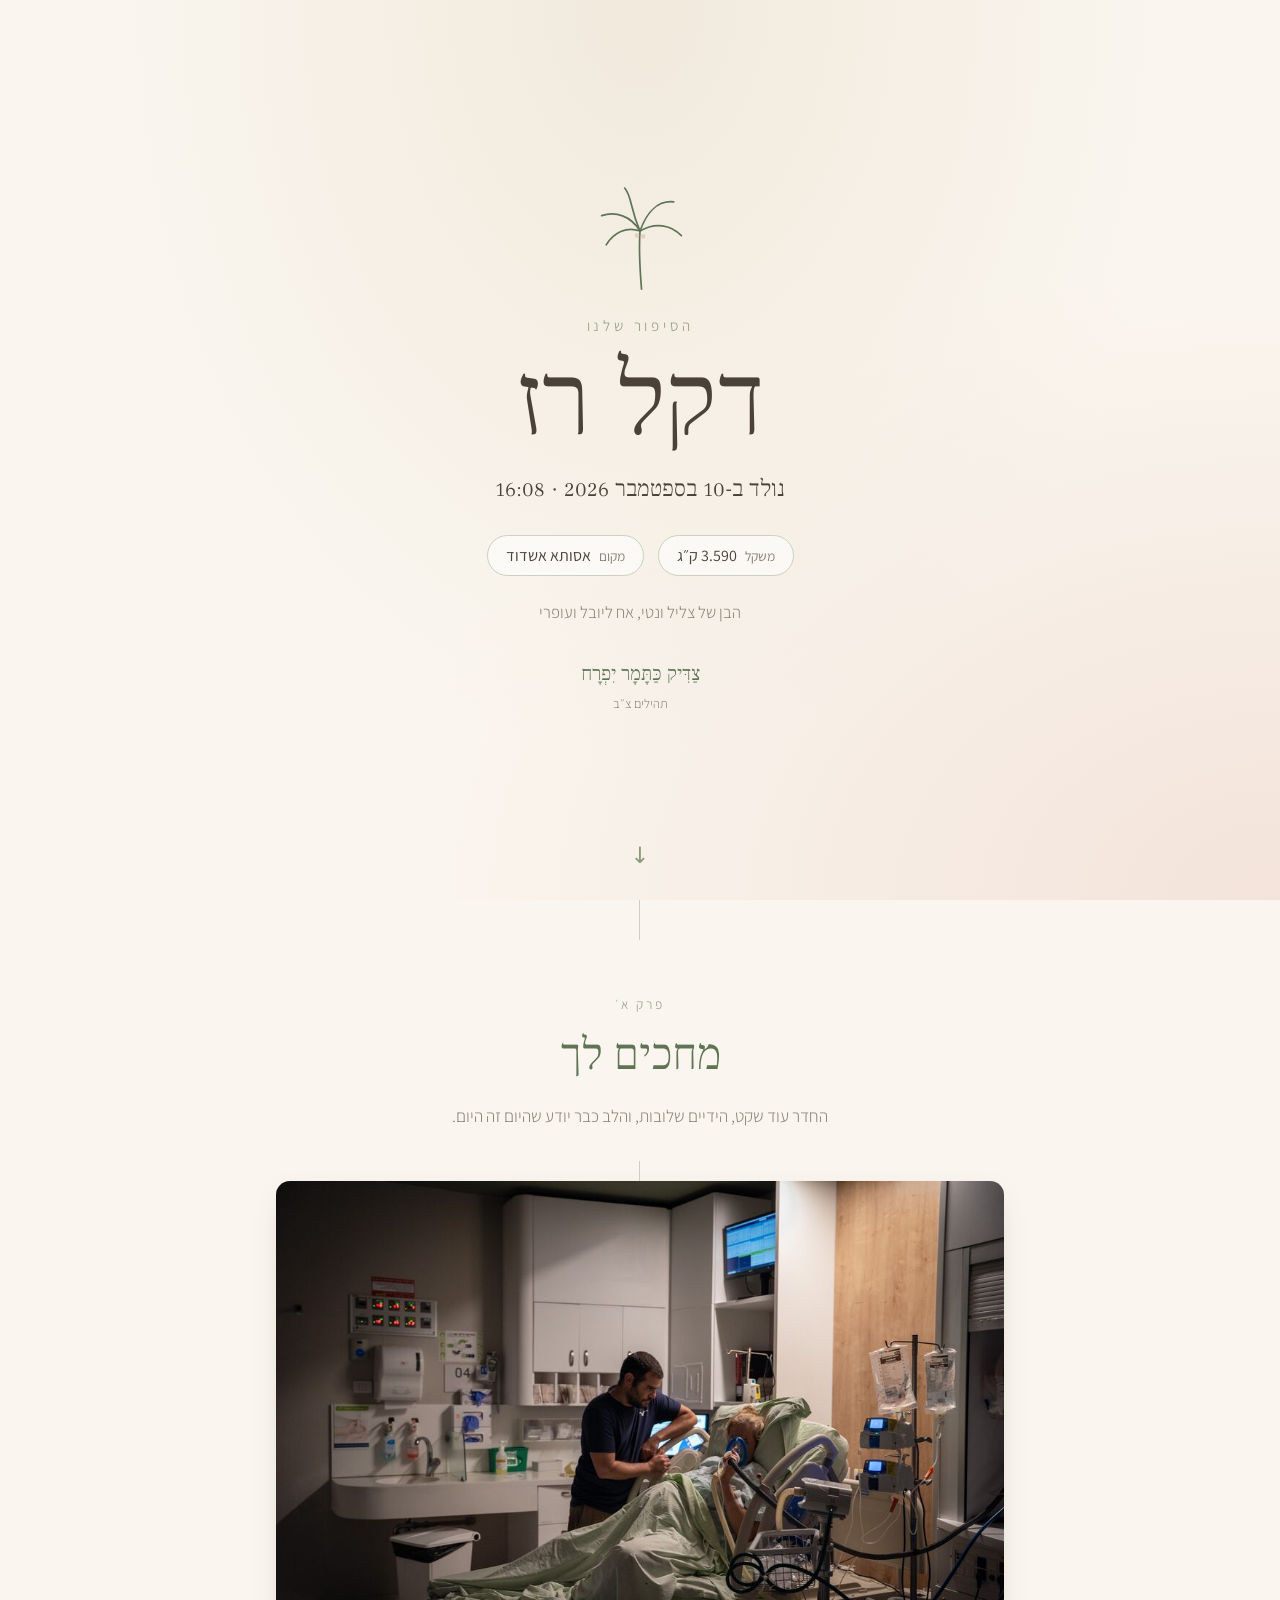
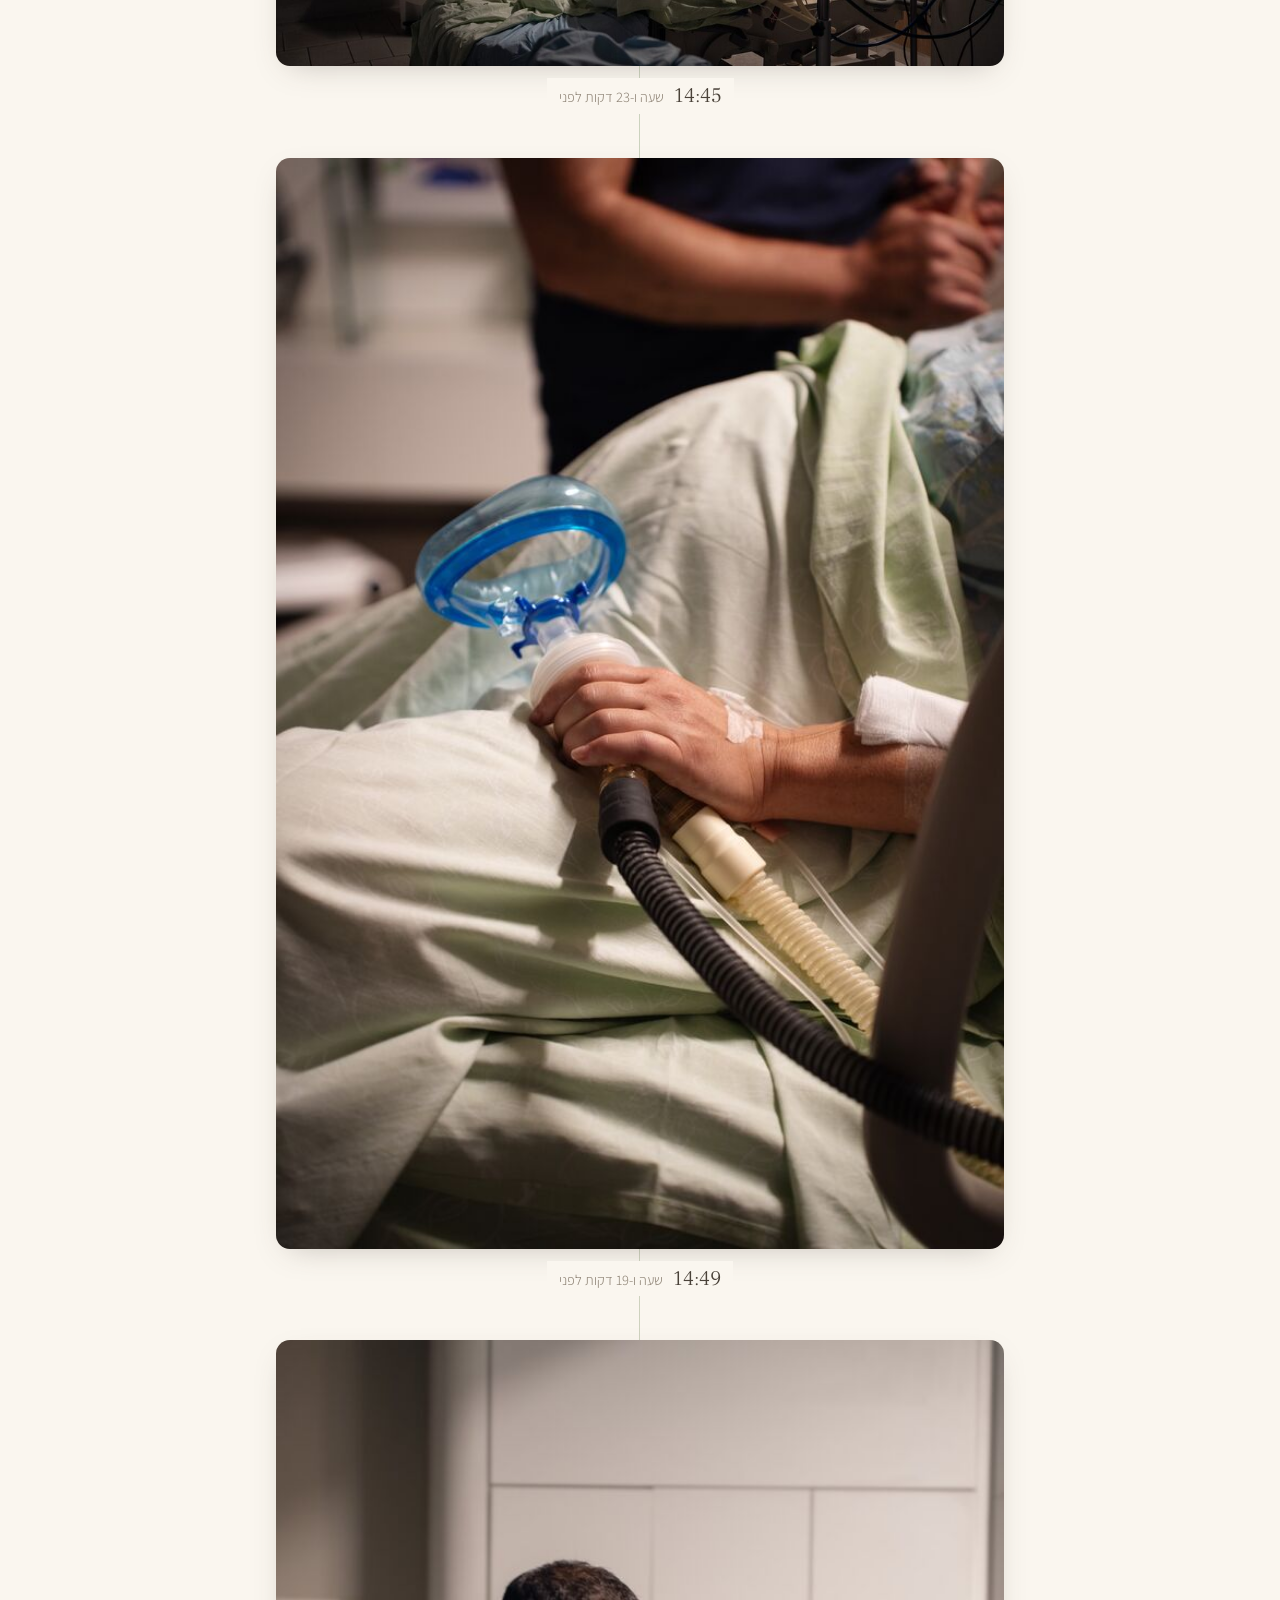
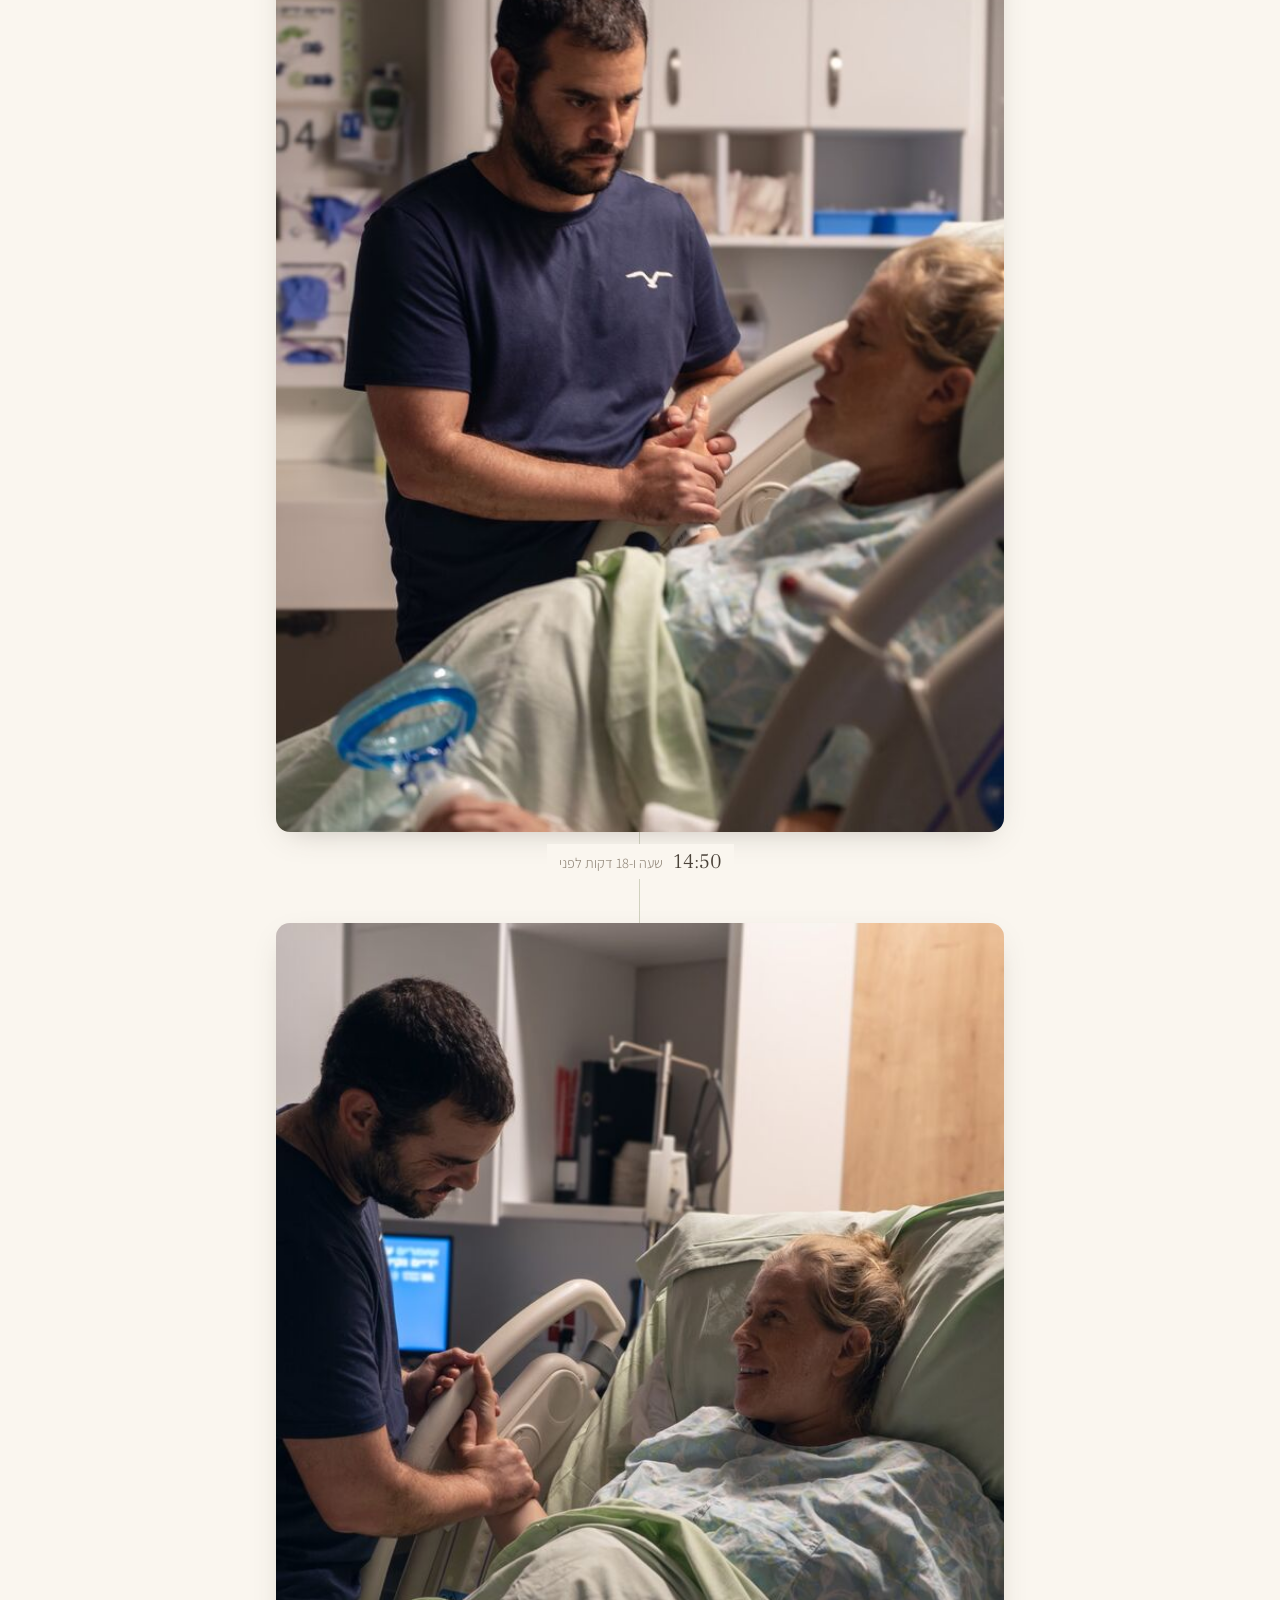
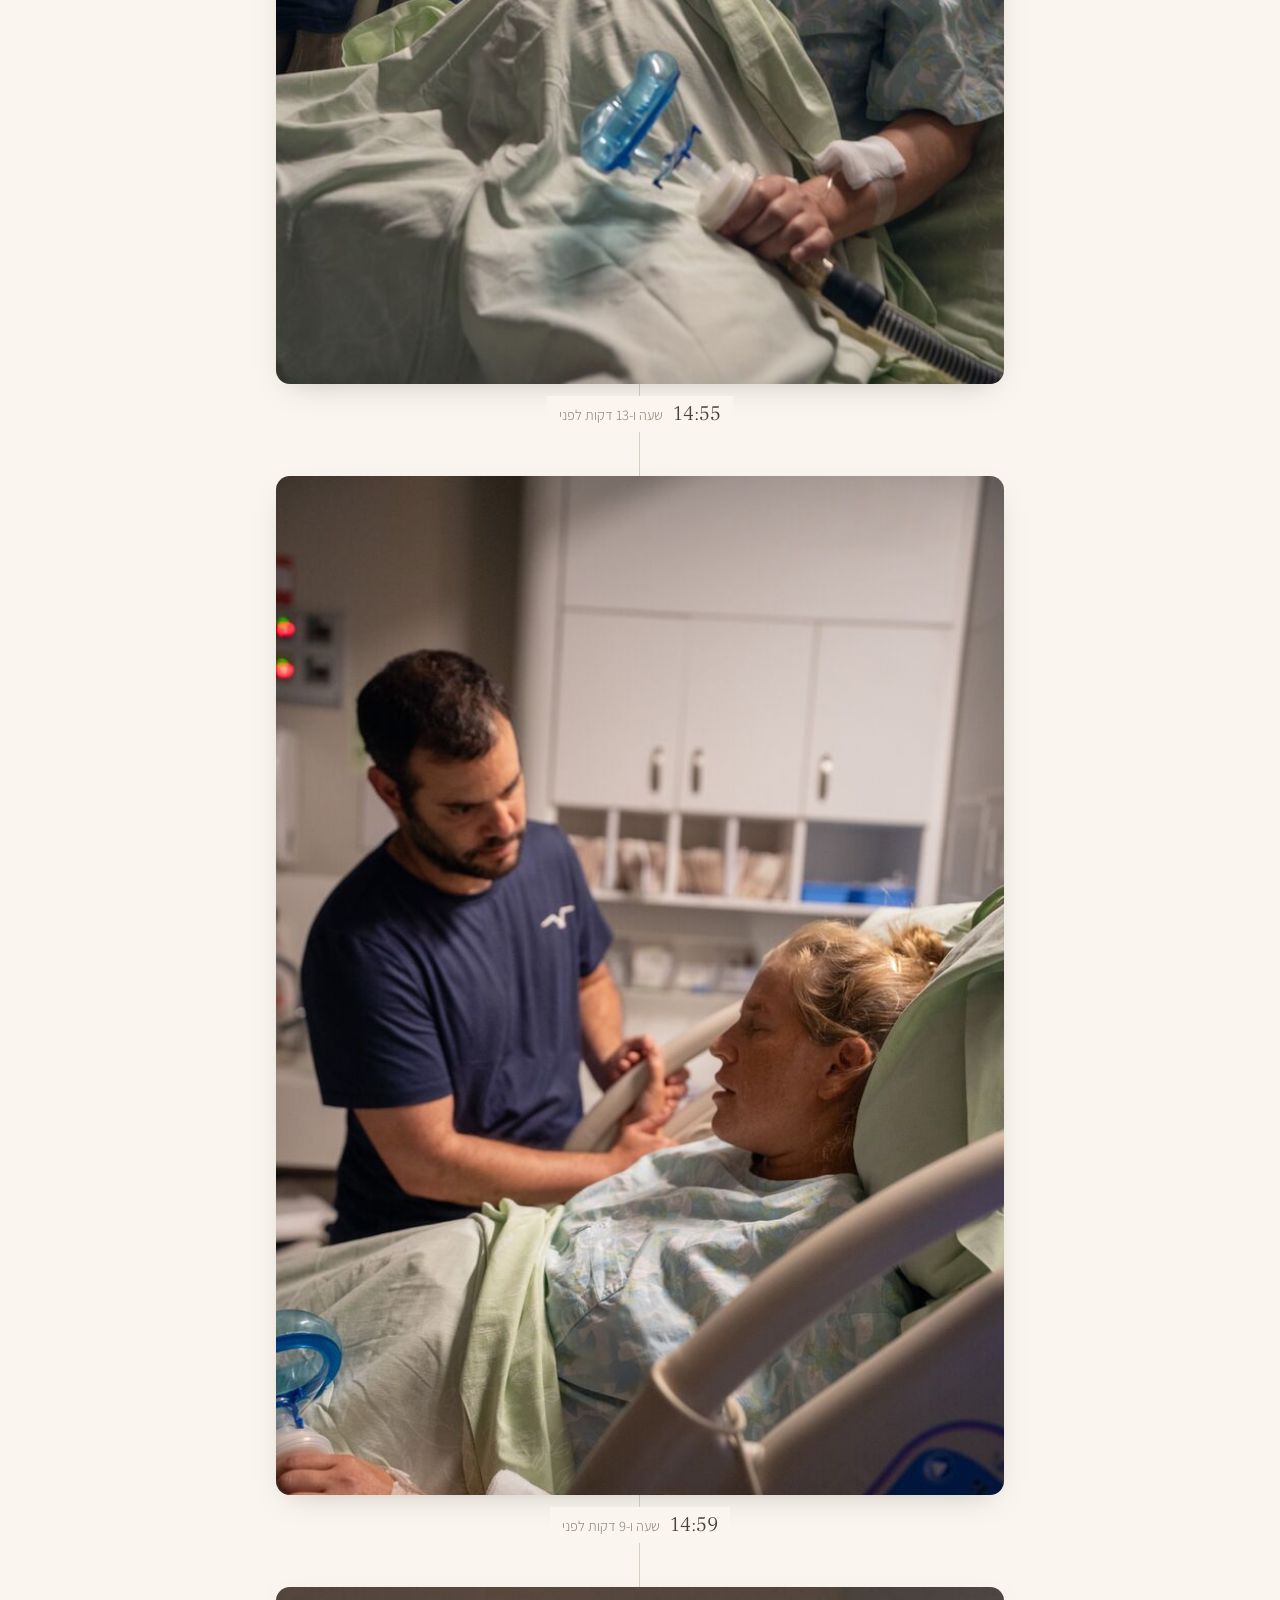
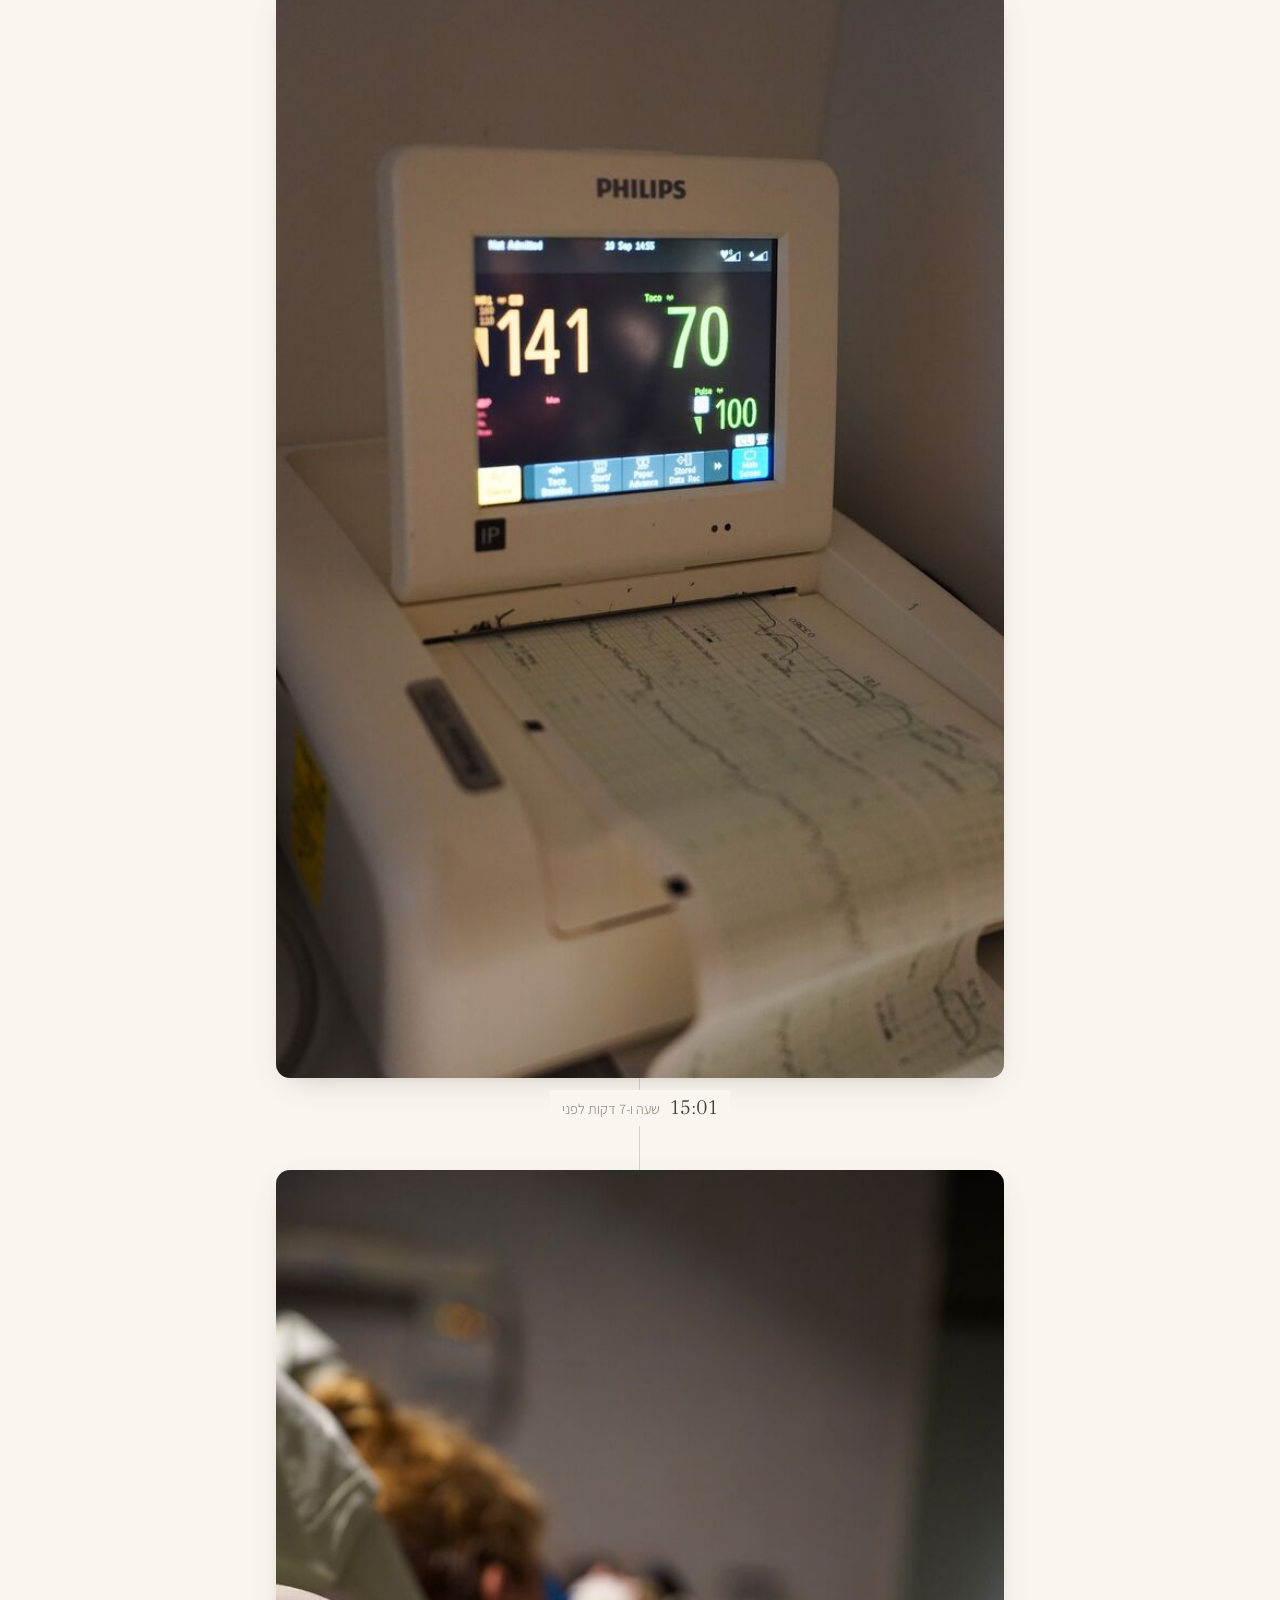
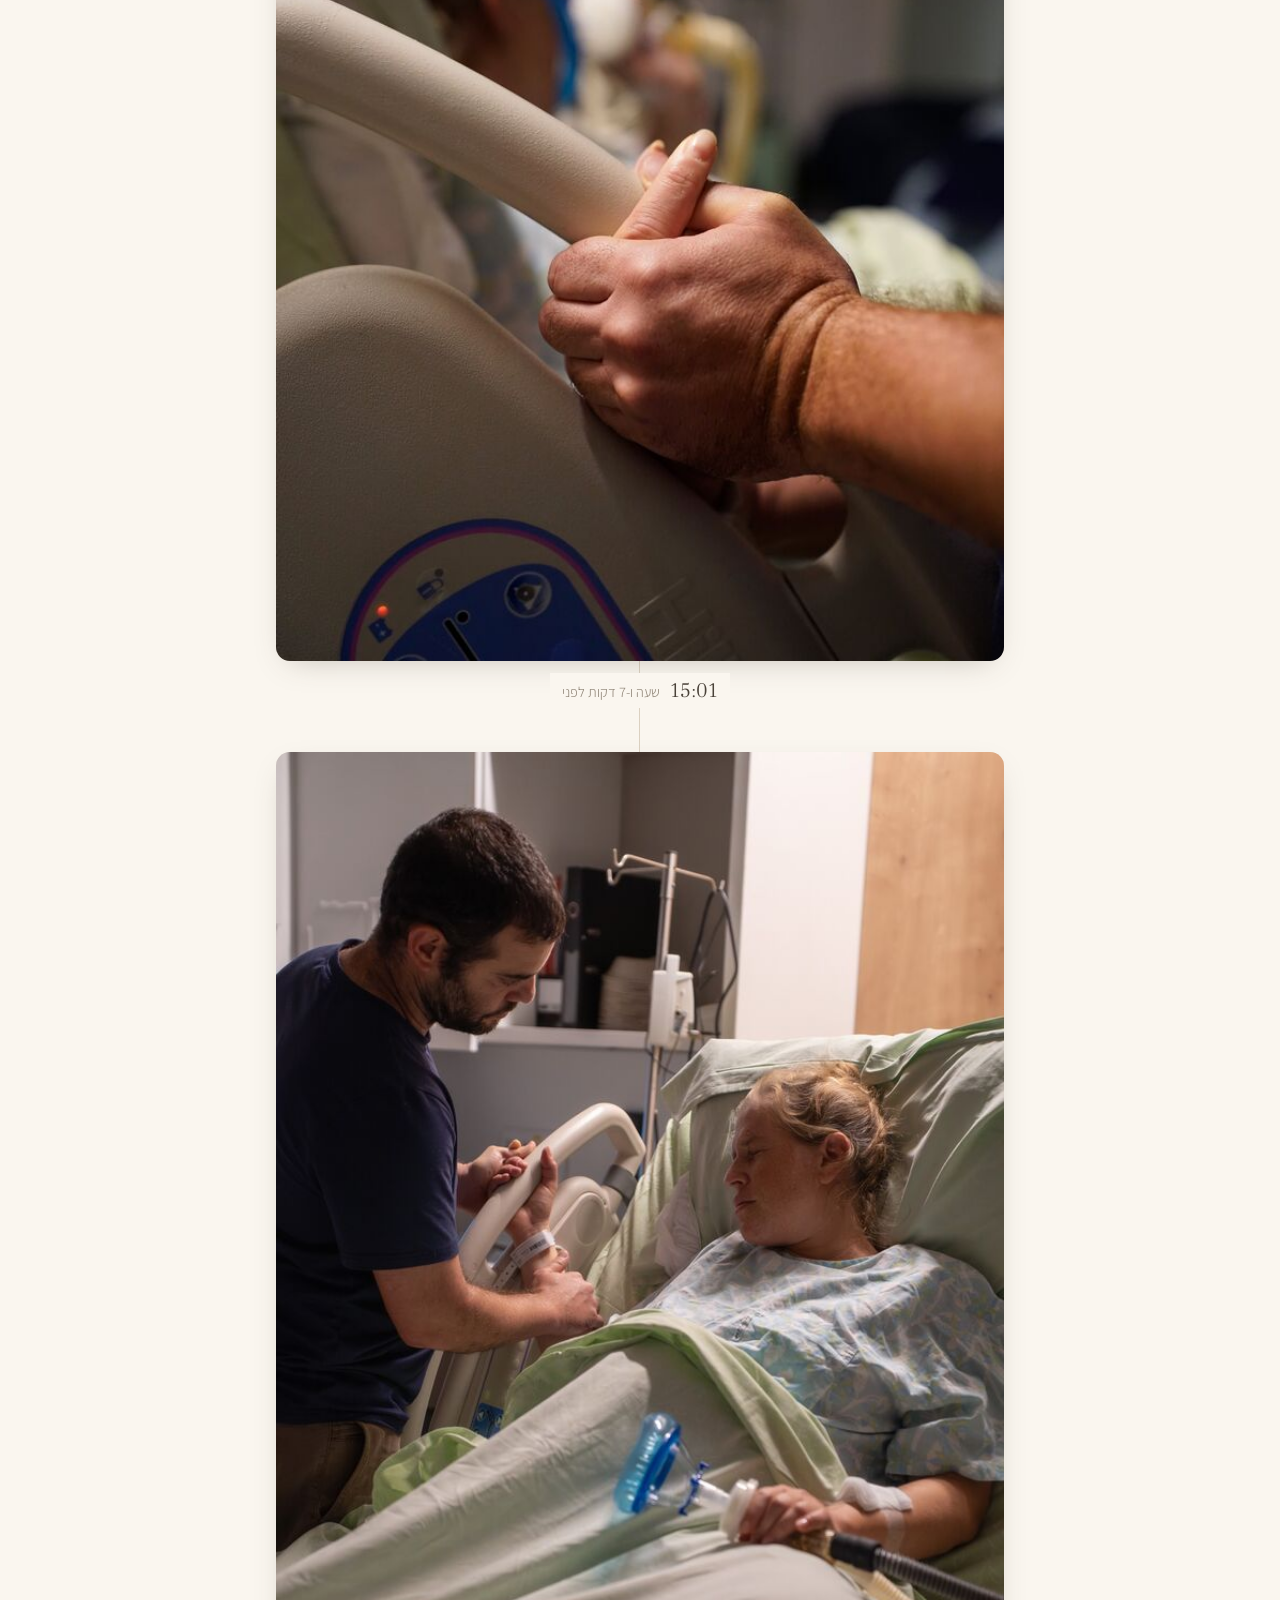
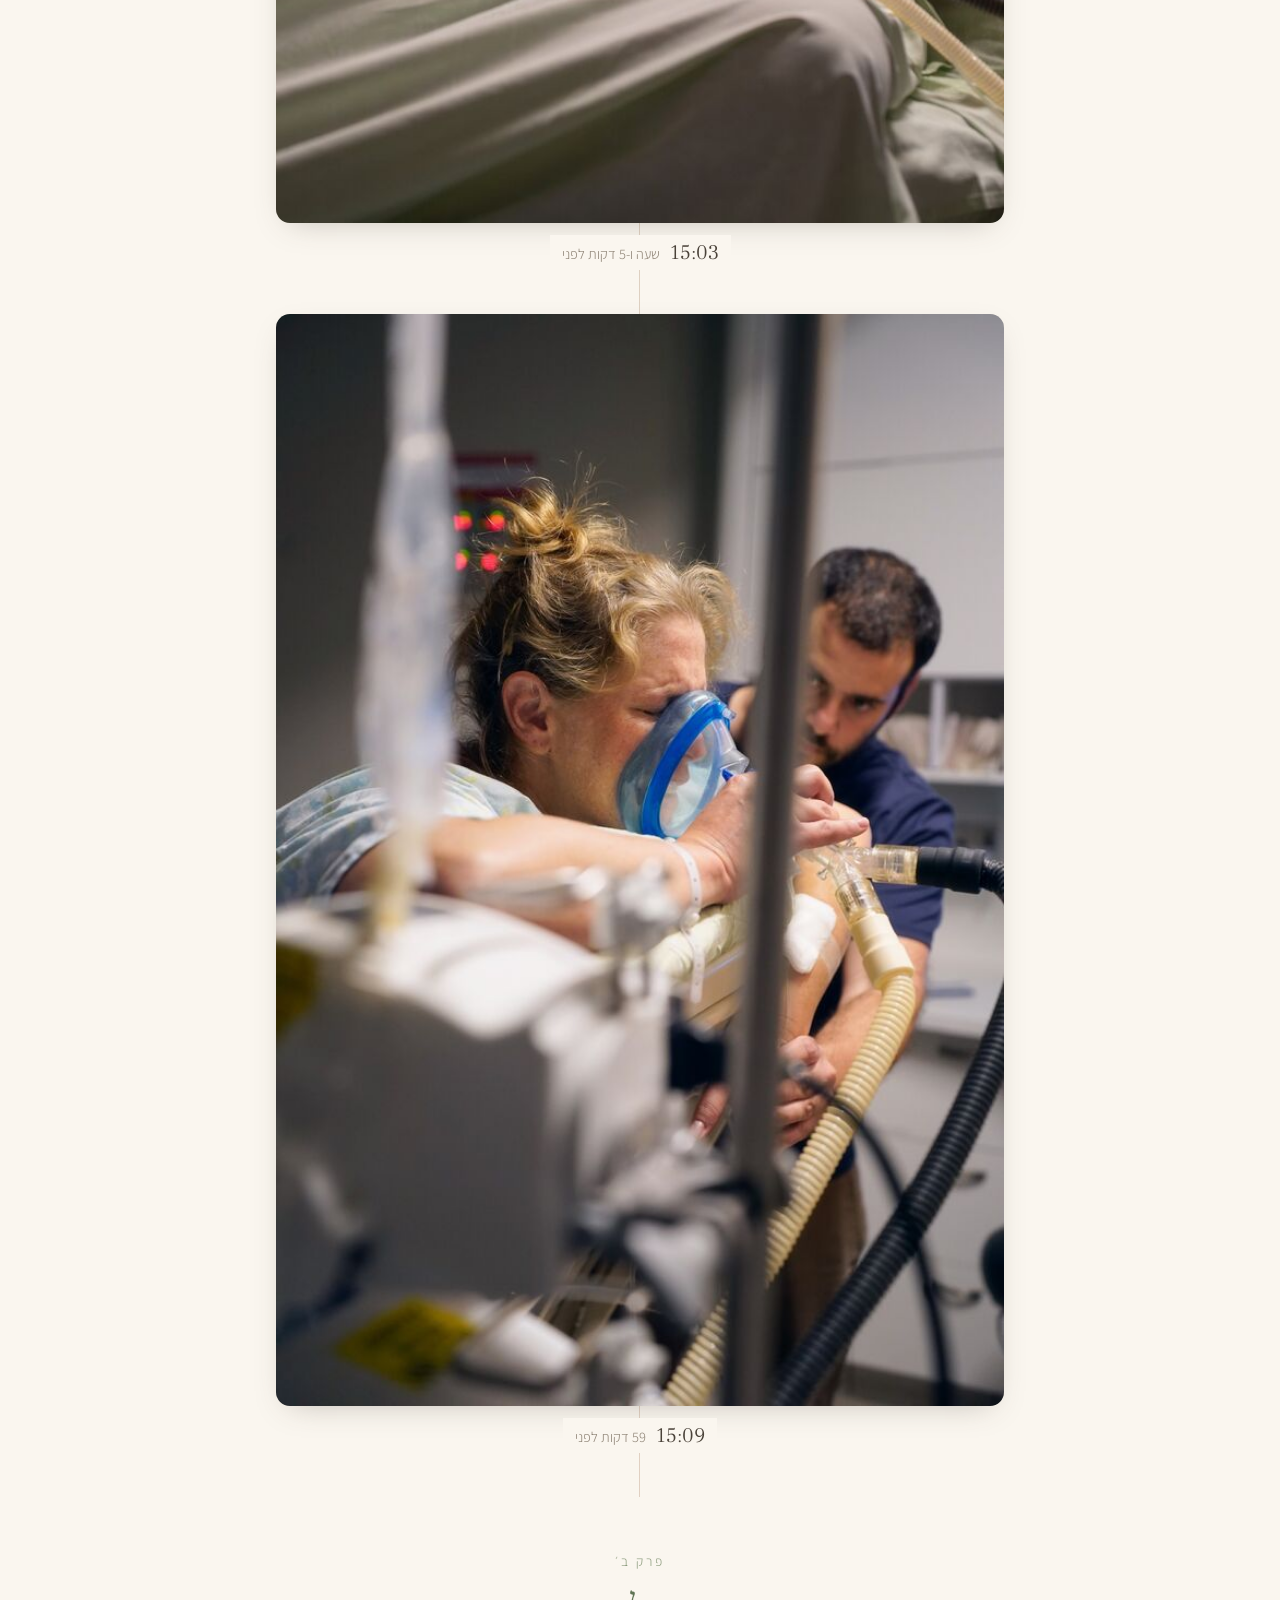
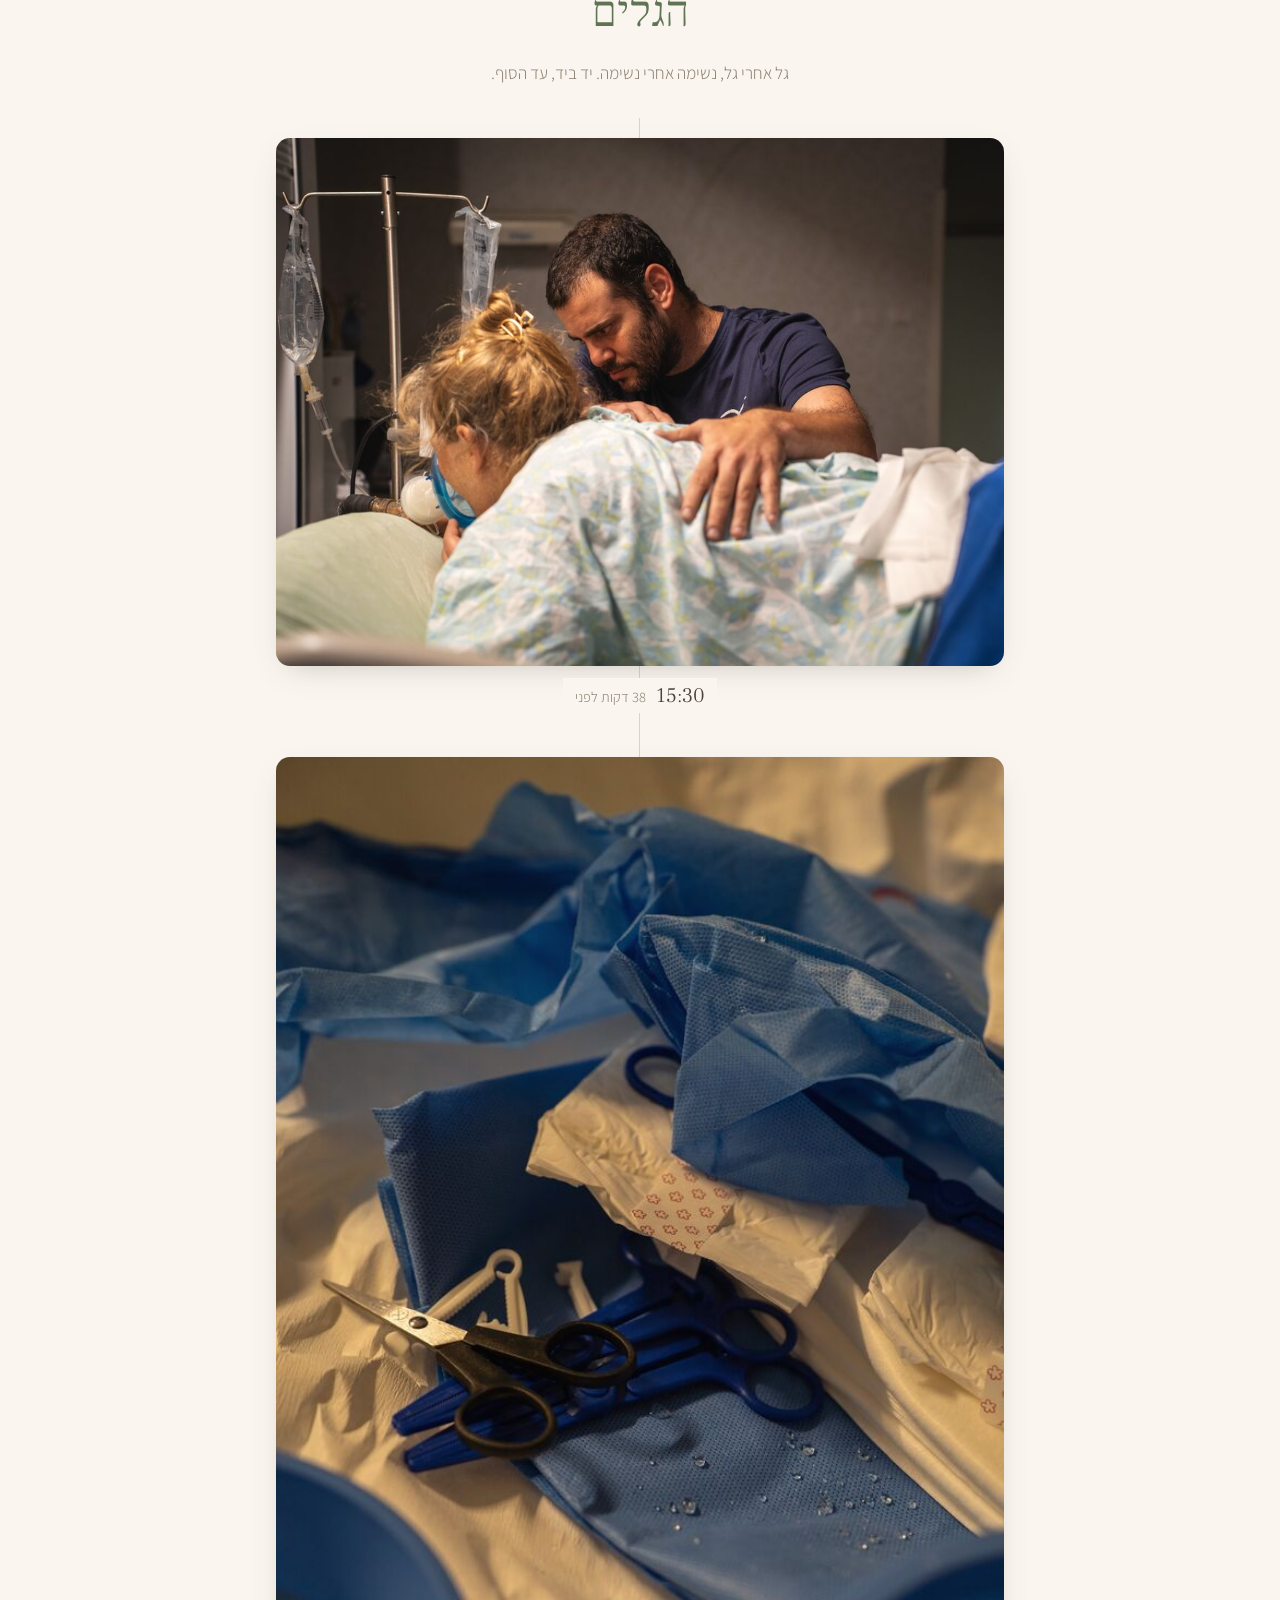
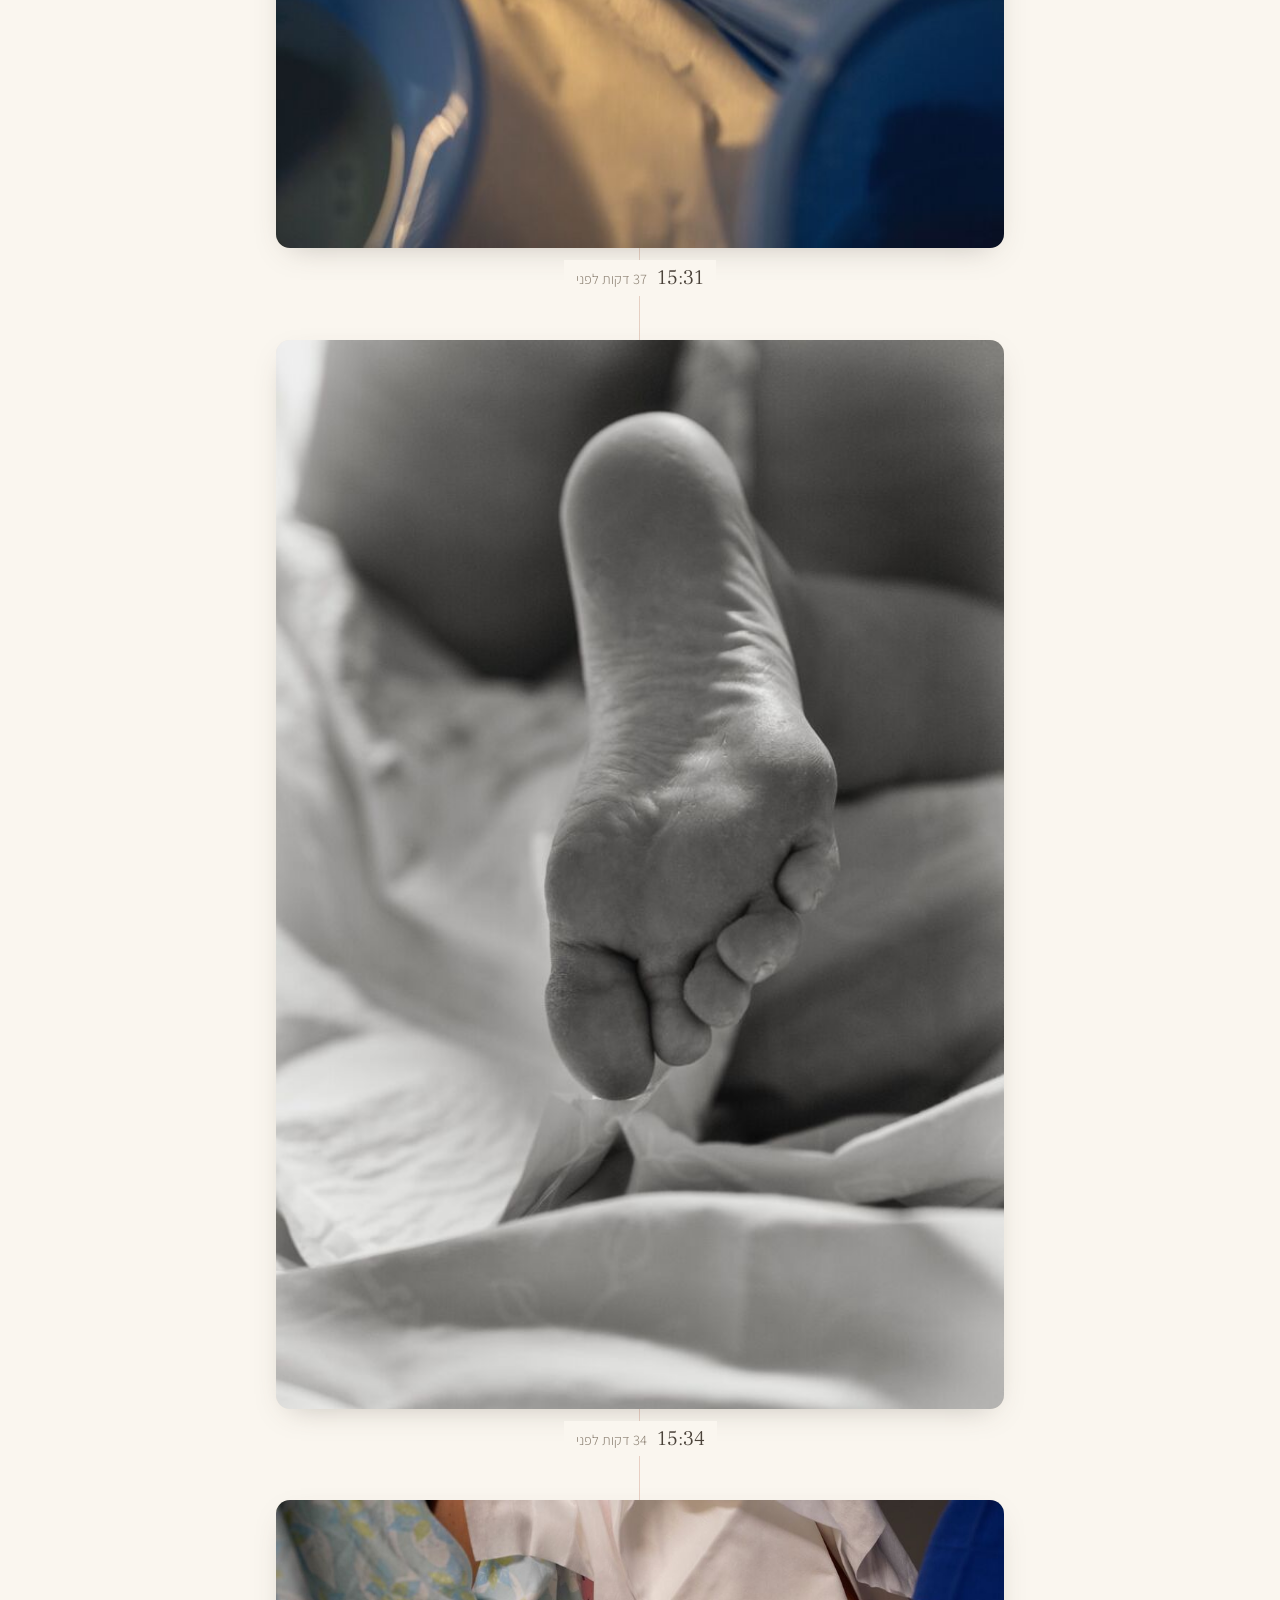
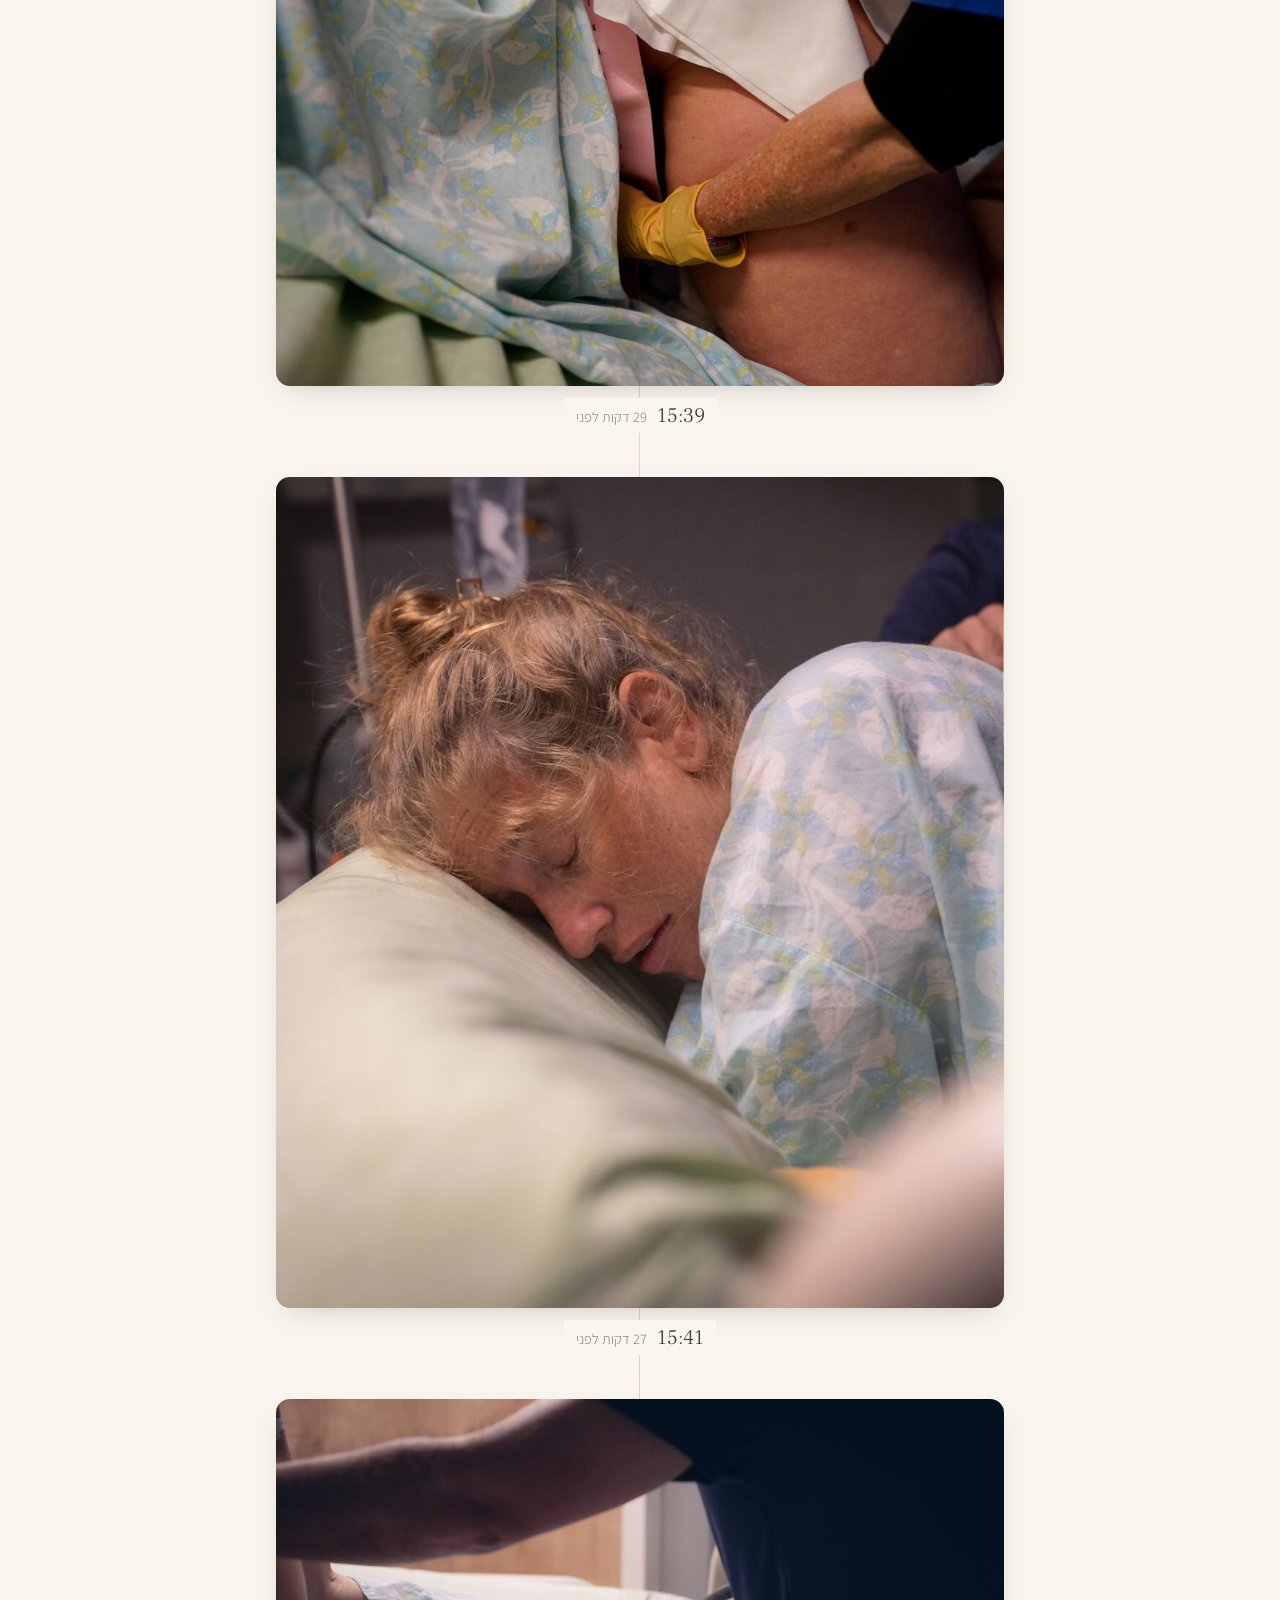
==== index.html @ c47ea9a3 "Time the post-surgery photos at ~20:15, drop approximate note Co-Authored-By: Claude Opus 5.5 <norep" ====
<!doctype html>
<html lang="he" dir="rtl">
<head>
  <meta charset="utf-8">
  <meta name="viewport" content="width=device-width, initial-scale=1">
  <title>דקל רז · הסיפור שלנו</title>
  <meta name="description" content="דקל רז נולד ב-10 בספטמבר 2026 בשעה 16:08. הסיפור של הלידה, בתמונות.">
  <meta property="og:title" content="דקל רז · הסיפור שלנו">
  <meta property="og:description" content="נולד ב-10 בספטמבר 2026, 16:08 · 3.590 ק״ג">
  <meta property="og:image" content="photos/thumb/_DSC8805A.jpg">
  <link rel="icon" href="data:image/svg+xml,%3Csvg xmlns='http://www.w3.org/2000/svg' viewBox='0 0 100 100'%3E%3Ctext y='.9em' font-size='90'%3E🌴%3C/text%3E%3C/svg%3E">
  <link rel="preconnect" href="https://fonts.googleapis.com">
  <link rel="preconnect" href="https://fonts.gstatic.com" crossorigin>
  <link href="https://fonts.googleapis.com/css2?family=Frank+Ruhl+Libre:wght@300;500&family=Assistant:wght@300;400;600&display=swap" rel="stylesheet">
  <link rel="stylesheet" href="style.css">
</head>
<body>
  <header class="cover">
    <svg class="palm" viewBox="0 0 120 140" aria-hidden="true">
      <path d="M62 136 C60 110 58 88 60 60" />
      <path d="M60 60 C48 40 28 34 10 40" />
      <path d="M60 60 C46 28 50 16 40 4" />
      <path d="M60 60 C70 32 86 20 104 22" />
      <path d="M60 60 C80 48 100 52 114 66" />
      <path d="M60 60 C42 54 26 62 16 78" />
      <circle cx="56" cy="66" r="3" /><circle cx="64" cy="67" r="3" />
    </svg>
    <p class="eyebrow">הסיפור שלנו</p>
    <h1>דקל רז</h1>
    <p class="born">נולד ב-10 בספטמבר 2026 · <span class="nowrap">16:08</span></p>
    <ul class="facts">
      <li><span>משקל</span>3.590 ק״ג</li>
      <li><span>מקום</span>אסותא אשדוד</li>
    </ul>
    <p class="family">הבן של צליל ונטי, אח ליובל ועופרי</p>
    <blockquote>צַדִּיק כַּתָּמָר יִפְרָח<cite>תהילים צ״ב</cite></blockquote>
    <a class="scroll-hint" href="#story" aria-label="לסיפור">↓</a>
  </header>

  <main id="story" class="timeline"></main>

  <footer>
    <svg class="palm small" viewBox="0 0 120 140" aria-hidden="true">
      <path d="M62 136 C60 110 58 88 60 60" /><path d="M60 60 C48 40 28 34 10 40" /><path d="M60 60 C46 28 50 16 40 4" /><path d="M60 60 C70 32 86 20 104 22" /><path d="M60 60 C80 48 100 52 114 66" /><path d="M60 60 C42 54 26 62 16 78" />
    </svg>
    <p>עכשיו אנחנו חמישה.</p>
    <p class="credit">צילום: <a href="https://www.instagram.com/ortal.birth.photography/" target="_blank" rel="noopener">Ortal Ron · צילומי לידה</a></p>
  </footer>

  <div class="lightbox" hidden>
    <button class="lb-close" aria-label="סגירה">×</button>
    <button class="lb-prev" aria-label="הקודמת">›</button>
    <figure><img alt=""><figcaption></figcaption></figure>
    <button class="lb-next" aria-label="הבאה">‹</button>
  </div>

  <script src="data.js"></script>
  <script src="app.js"></script>
</body>
</html>
---- style.css ----
:root {
  --cream: #faf6ef;
  --sand: #f1e9dc;
  --sage: #8a9a7b;
  --sage-soft: #c9d2bd;
  --palm: #5f7454;
  --ink: #4a4239;
  --muted: #8c8173;
  --blush: #e8cfc3;
  --serif: "Frank Ruhl Libre", Georgia, serif;
  --sans: "Assistant", system-ui, sans-serif;
}

* { box-sizing: border-box; }

html { scroll-behavior: smooth; }

body {
  margin: 0;
  background: var(--cream);
  color: var(--ink);
  font-family: var(--sans);
  font-weight: 300;
  line-height: 1.7;
  -webkit-font-smoothing: antialiased;
}

h1, h2 { font-family: var(--serif); font-weight: 300; margin: 0; }

a { color: var(--palm); }

.nowrap { white-space: nowrap; }

/* Cover */
.cover {
  min-height: 100svh;
  display: flex;
  flex-direction: column;
  align-items: center;
  justify-content: center;
  text-align: center;
  padding: 64px 20px;
  background:
    radial-gradient(ellipse at 50% 0%, var(--sand) 0%, transparent 60%),
    radial-gradient(ellipse at 100% 100%, #f3e3da 0%, transparent 50%),
    var(--cream);
  position: relative;
}

.palm {
  width: 92px;
  fill: none;
  stroke: var(--palm);
  stroke-width: 2.2;
  stroke-linecap: round;
  margin-bottom: 20px;
}
.palm circle { fill: var(--blush); stroke: none; }
.palm.small { width: 44px; margin-bottom: 8px; }

.eyebrow {
  letter-spacing: 0.25em;
  color: var(--sage);
  font-size: 0.95rem;
  margin: 0 0 8px;
}

.cover h1 {
  font-size: clamp(3.6rem, 13vw, 6.5rem);
  line-height: 1.05;
  color: var(--ink);
}

.born {
  font-family: var(--serif);
  font-size: clamp(1.15rem, 4vw, 1.45rem);
  margin: 14px 0 26px;
}

.facts {
  list-style: none;
  display: flex;
  gap: 14px;
  padding: 0;
  margin: 0 0 22px;
  flex-wrap: wrap;
  justify-content: center;
}
.facts li {
  background: rgba(255, 255, 255, 0.6);
  border: 1px solid var(--sage-soft);
  border-radius: 999px;
  padding: 6px 18px;
  font-weight: 400;
}
.facts span {
  color: var(--muted);
  font-size: 0.85rem;
  margin-inline-end: 8px;
}

.family { color: var(--muted); margin: 0 0 30px; font-size: 1.05rem; }

blockquote {
  font-family: var(--serif);
  font-size: 1.25rem;
  color: var(--palm);
  margin: 0;
}
blockquote cite {
  display: block;
  font-family: var(--sans);
  font-style: normal;
  font-size: 0.8rem;
  color: var(--muted);
  margin-top: 2px;
}

.scroll-hint {
  position: absolute;
  bottom: 26px;
  text-decoration: none;
  color: var(--sage);
  font-size: 1.4rem;
  animation: float 2.6s ease-in-out infinite;
}
@keyframes float { 50% { transform: translateY(6px); } }

/* Timeline */
.timeline {
  max-width: 760px;
  margin: 0 auto;
  padding: 40px 16px 20px;
  position: relative;
}
.timeline::before {
  content: "";
  position: absolute;
  top: 0; bottom: 0;
  inset-inline-start: 50%;
  width: 1px;
  background: linear-gradient(var(--sage-soft), var(--blush), var(--sage-soft));
  z-index: -1;
}

.chapter-head {
  text-align: center;
  background: var(--cream);
  padding: 50px 10px 30px;
  margin-bottom: 20px;
}
.chapter-num {
  display: inline-block;
  font-size: 0.85rem;
  letter-spacing: 0.2em;
  color: var(--sage);
}
.chapter-head h2 { font-size: clamp(2rem, 7vw, 2.8rem); color: var(--palm); }
.chapter-head p { max-width: 30em; margin: 8px auto 0; color: var(--muted); font-size: 1.08rem; }

.moment { margin: 0 0 44px; }

.photo {
  display: block;
  width: 100%;
  padding: 0;
  border: 0;
  background: var(--sand);
  border-radius: 14px;
  overflow: hidden;
  cursor: zoom-in;
  box-shadow: 0 10px 30px -14px rgba(74, 66, 57, 0.35);
}
.photo img {
  display: block;
  width: 100%;
  height: auto;
  transition: transform 0.8s ease;
}
.photo:hover img { transform: scale(1.015); }

.moment figcaption {
  display: flex;
  justify-content: center;
  align-items: baseline;
  gap: 10px;
  margin-top: 12px;
  background: var(--cream);
  width: fit-content;
  margin-inline: auto;
  padding: 0 12px;
}
.moment time {
  font-family: var(--serif);
  font-size: 1.3rem;
  color: var(--ink);
  direction: ltr;
}
.moment figcaption span { color: var(--muted); font-size: 0.9rem; }

/* Birth moment */
.birth {
  text-align: center;
  margin: 40px auto 70px;
  padding: 50px 20px;
  max-width: 460px;
  background: radial-gradient(circle, #fff 0%, var(--sand) 70%);
  border-radius: 50%;
  aspect-ratio: 1;
  display: flex;
  flex-direction: column;
  justify-content: center;
  box-shadow: 0 0 0 10px var(--cream), 0 0 0 11px var(--blush);
}
.birth-time {
  font-family: var(--serif);
  font-size: clamp(3.4rem, 14vw, 5rem);
  line-height: 1;
  color: var(--palm);
  direction: ltr;
}
.birth h2 { font-size: clamp(1.6rem, 6vw, 2.2rem); margin-top: 10px; }
.birth p { color: var(--muted); margin: 6px 0 0; }

/* Footer */
footer {
  text-align: center;
  padding: 50px 20px 70px;
  font-family: var(--serif);
  font-size: 1.4rem;
  color: var(--palm);
}
footer p { margin: 0; }
footer .credit {
  font-family: var(--sans);
  font-size: 0.95rem;
  color: var(--muted);
  margin-top: 18px;
}

/* Reveal */
.reveal { opacity: 0; transform: translateY(24px); transition: opacity 1s ease, transform 1s ease; }
.reveal.in { opacity: 1; transform: none; }
@media (prefers-reduced-motion: reduce) {
  .reveal { opacity: 1; transform: none; transition: none; }
  .scroll-hint { animation: none; }
}

/* Lightbox */
.lightbox {
  position: fixed;
  inset: 0;
  background: rgba(250, 246, 239, 0.97);
  display: flex;
  align-items: center;
  justify-content: center;
  z-index: 10;
}
.lightbox[hidden] { display: none; }
.lightbox figure { margin: 0; text-align: center; max-width: 92vw; }
.lightbox img {
  max-width: 92vw;
  max-height: 84svh;
  border-radius: 10px;
  box-shadow: 0 20px 50px -20px rgba(74, 66, 57, 0.5);
}
.lightbox figcaption { margin-top: 10px; color: var(--muted); min-height: 1.5em; }
.lightbox button {
  position: absolute;
  background: rgba(255, 255, 255, 0.7);
  border: 1px solid var(--sage-soft);
  color: var(--palm);
  width: 46px; height: 46px;
  border-radius: 50%;
  font-size: 1.6rem;
  line-height: 1;
  cursor: pointer;
}
.lb-close { top: 16px; inset-inline-end: 16px; }
.lb-prev { inset-inline-start: 16px; top: 50%; transform: translateY(-50%); }
.lb-next { inset-inline-end: 16px; top: 50%; transform: translateY(-50%); }

@media (max-width: 600px) {
  .lb-prev, .lb-next { display: none; }
  .moment { margin-bottom: 32px; }
}
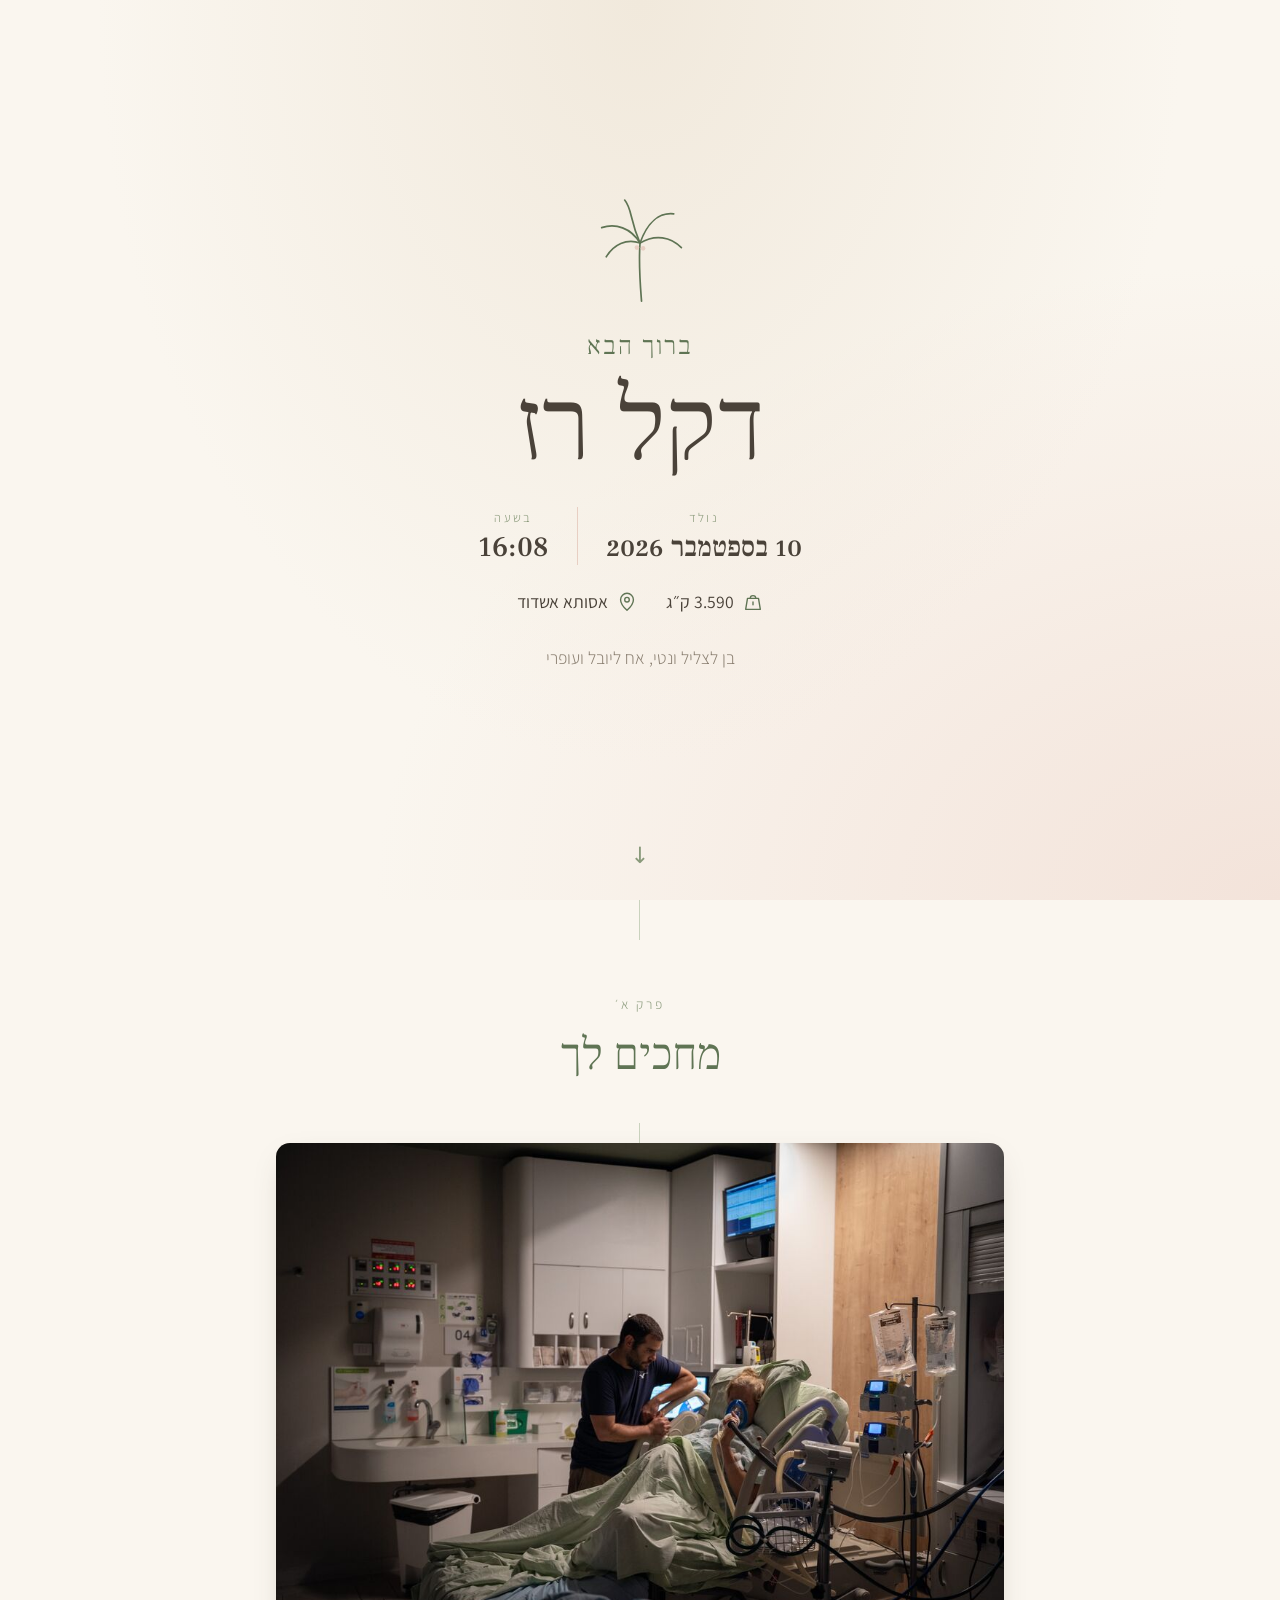
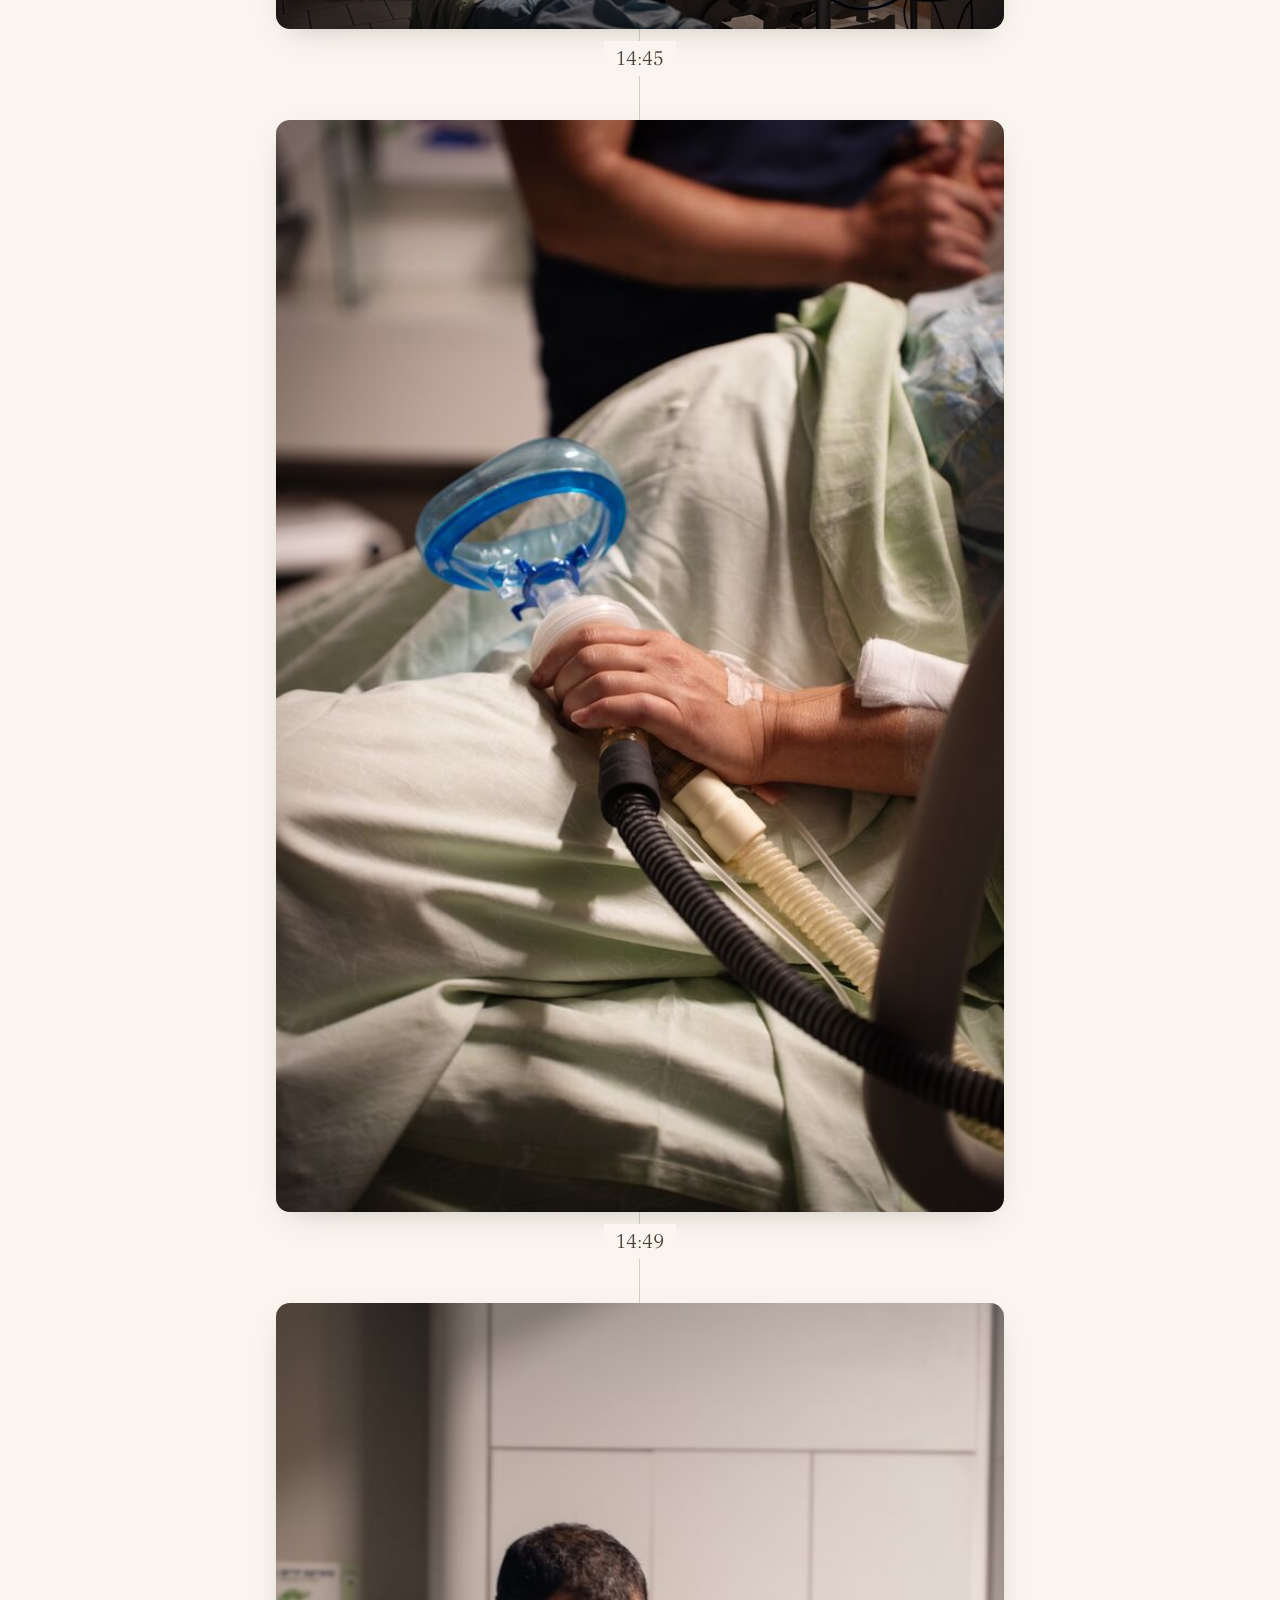
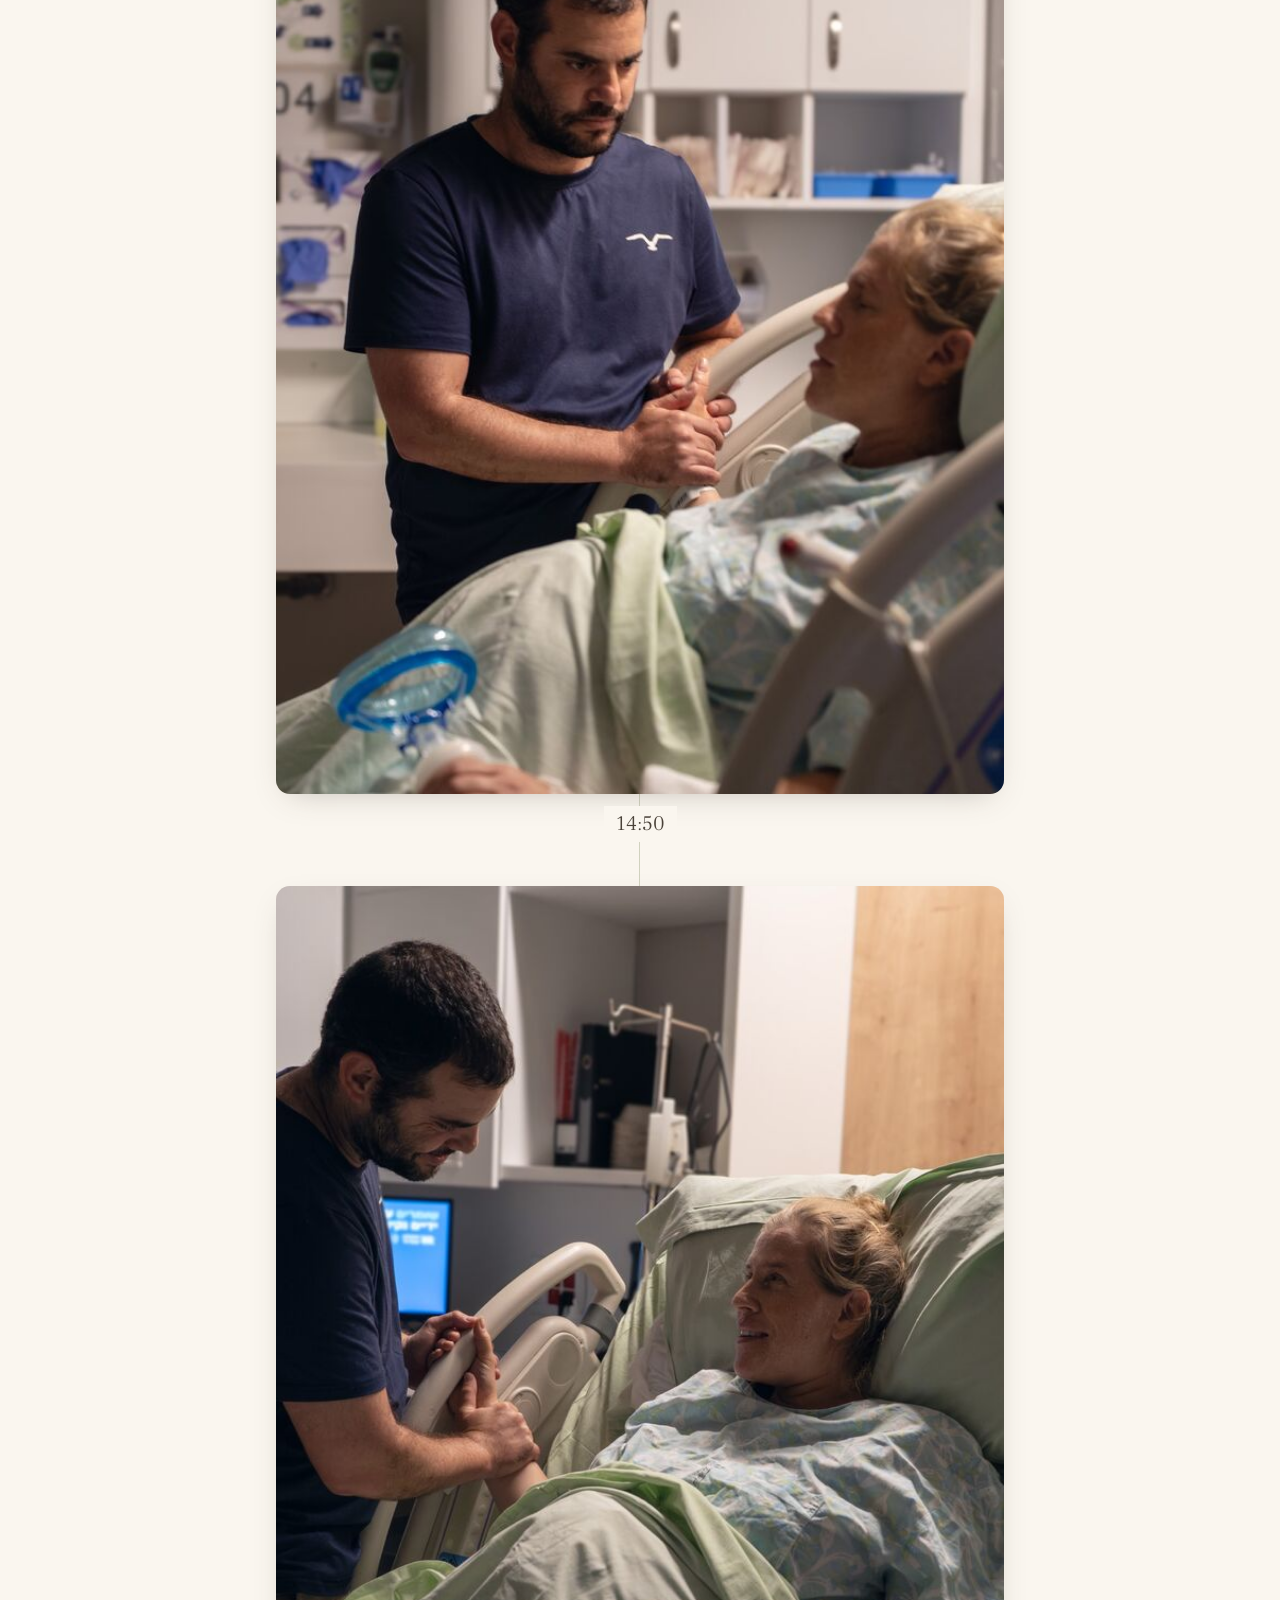
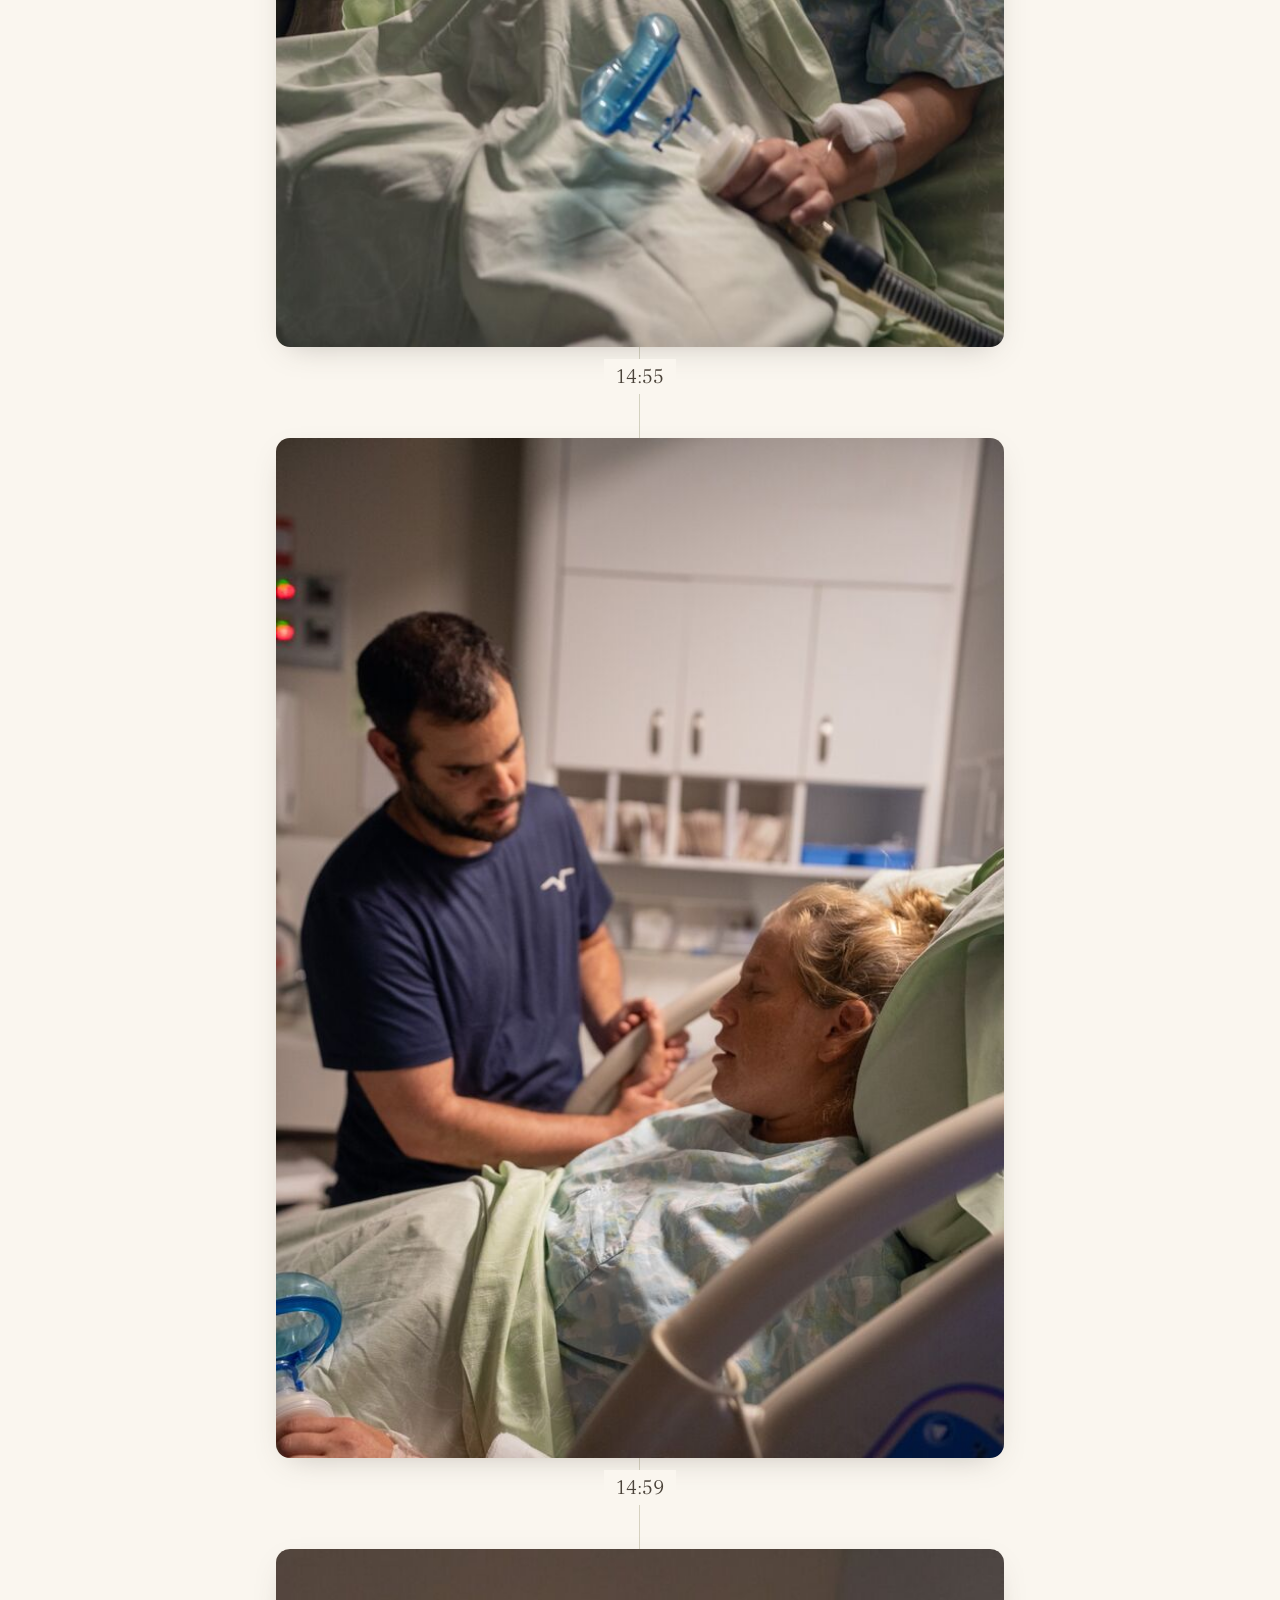
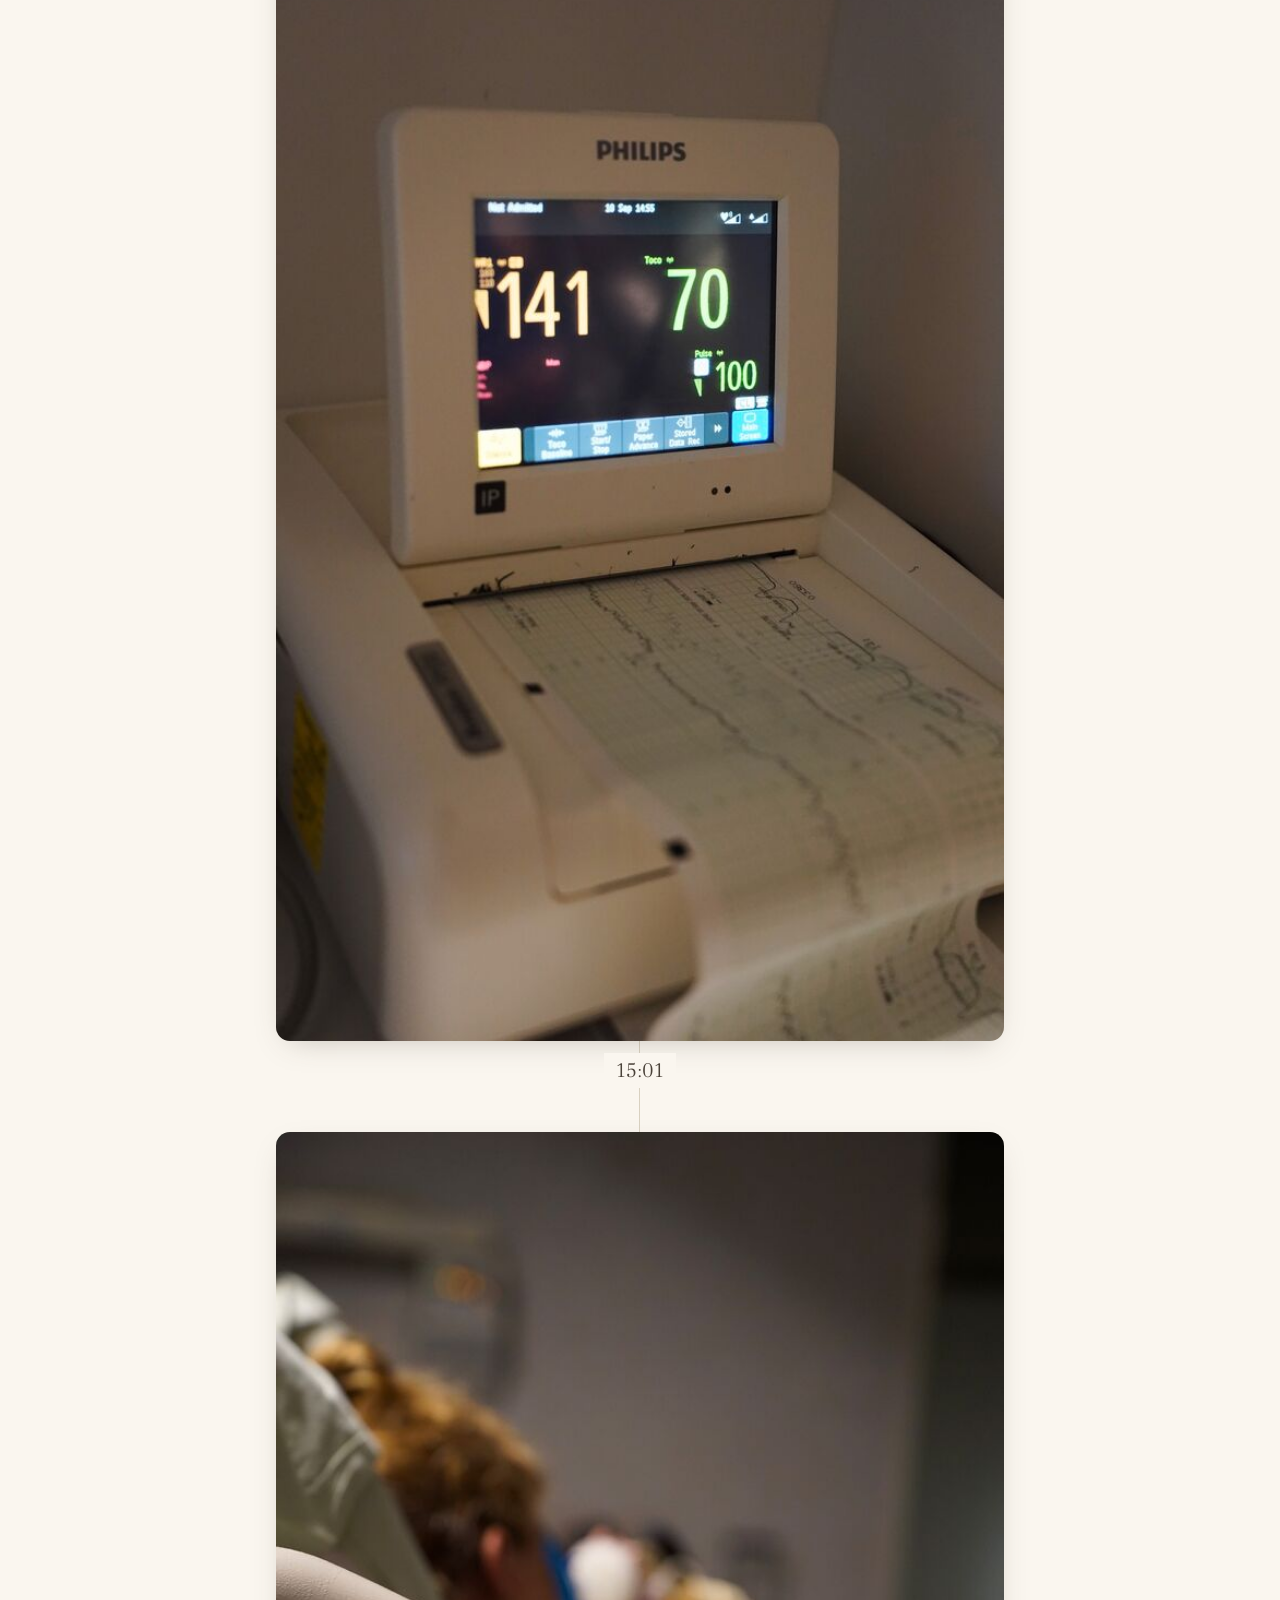
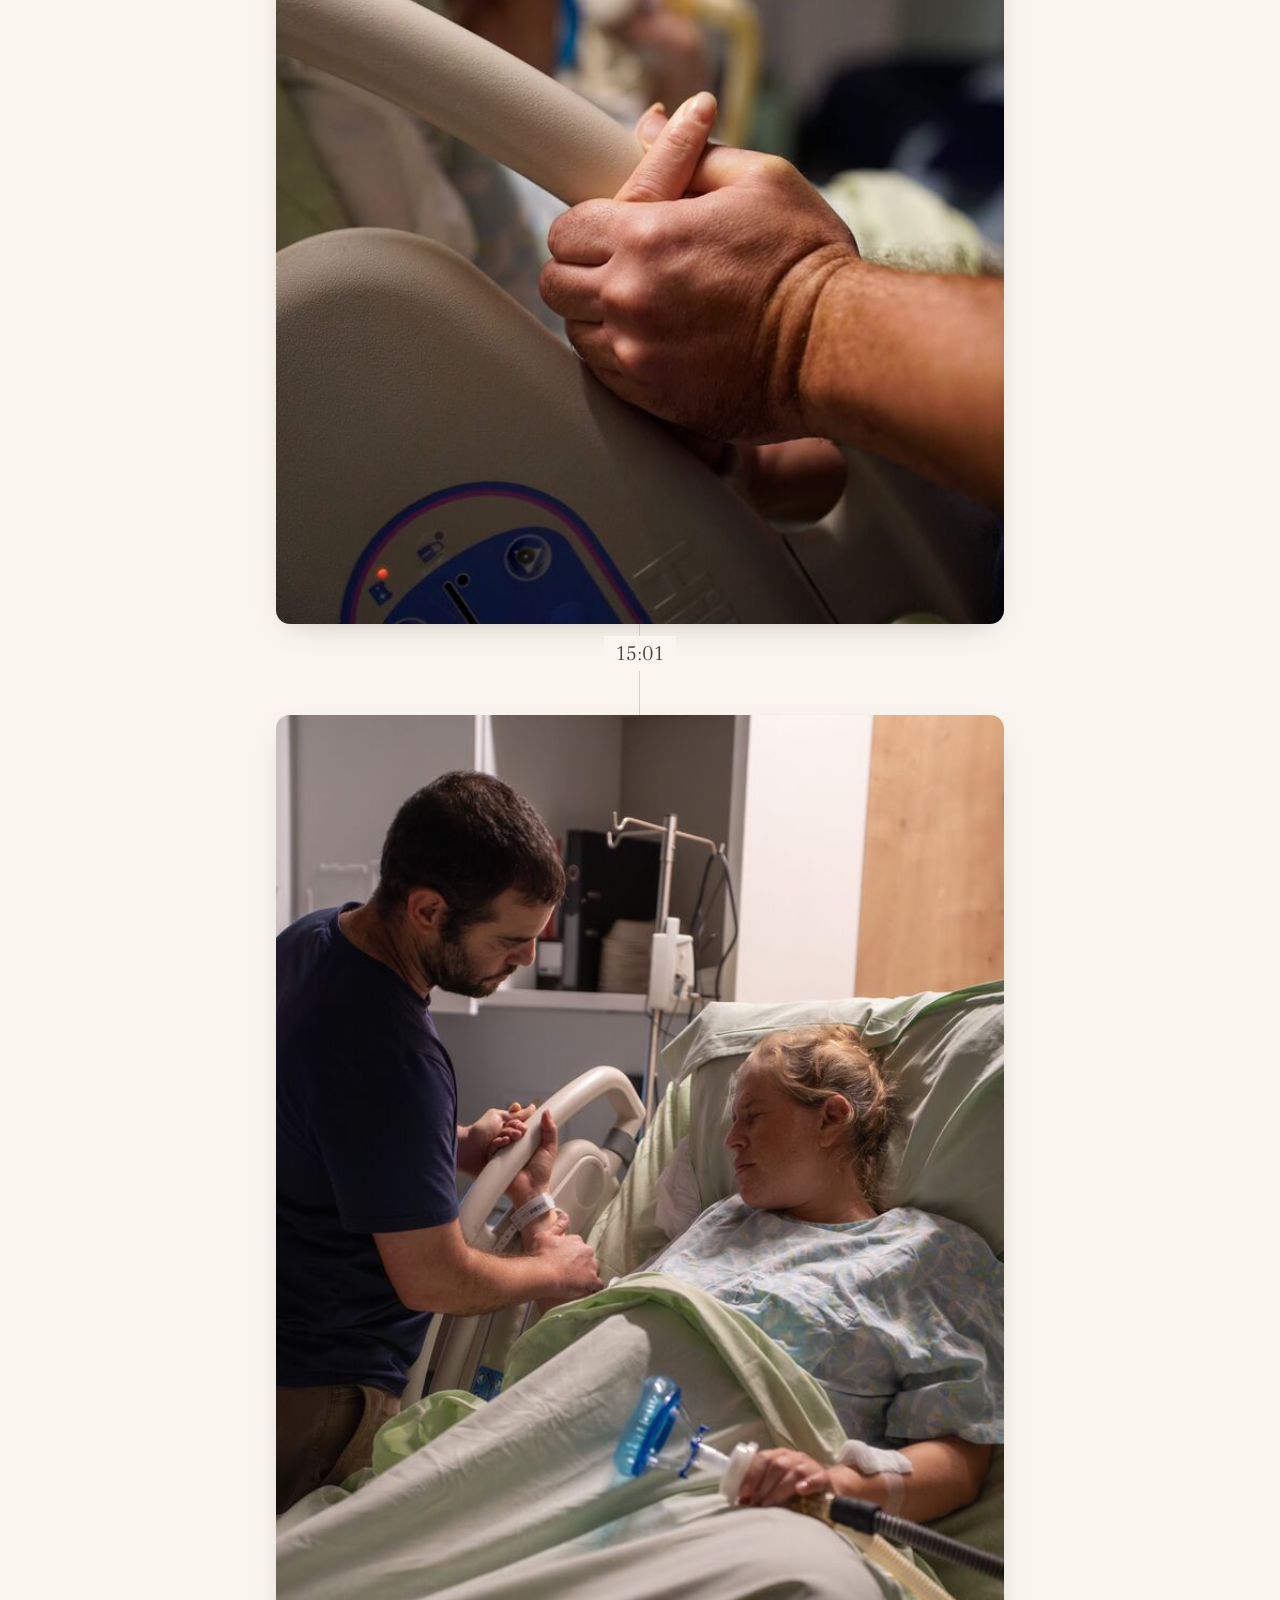
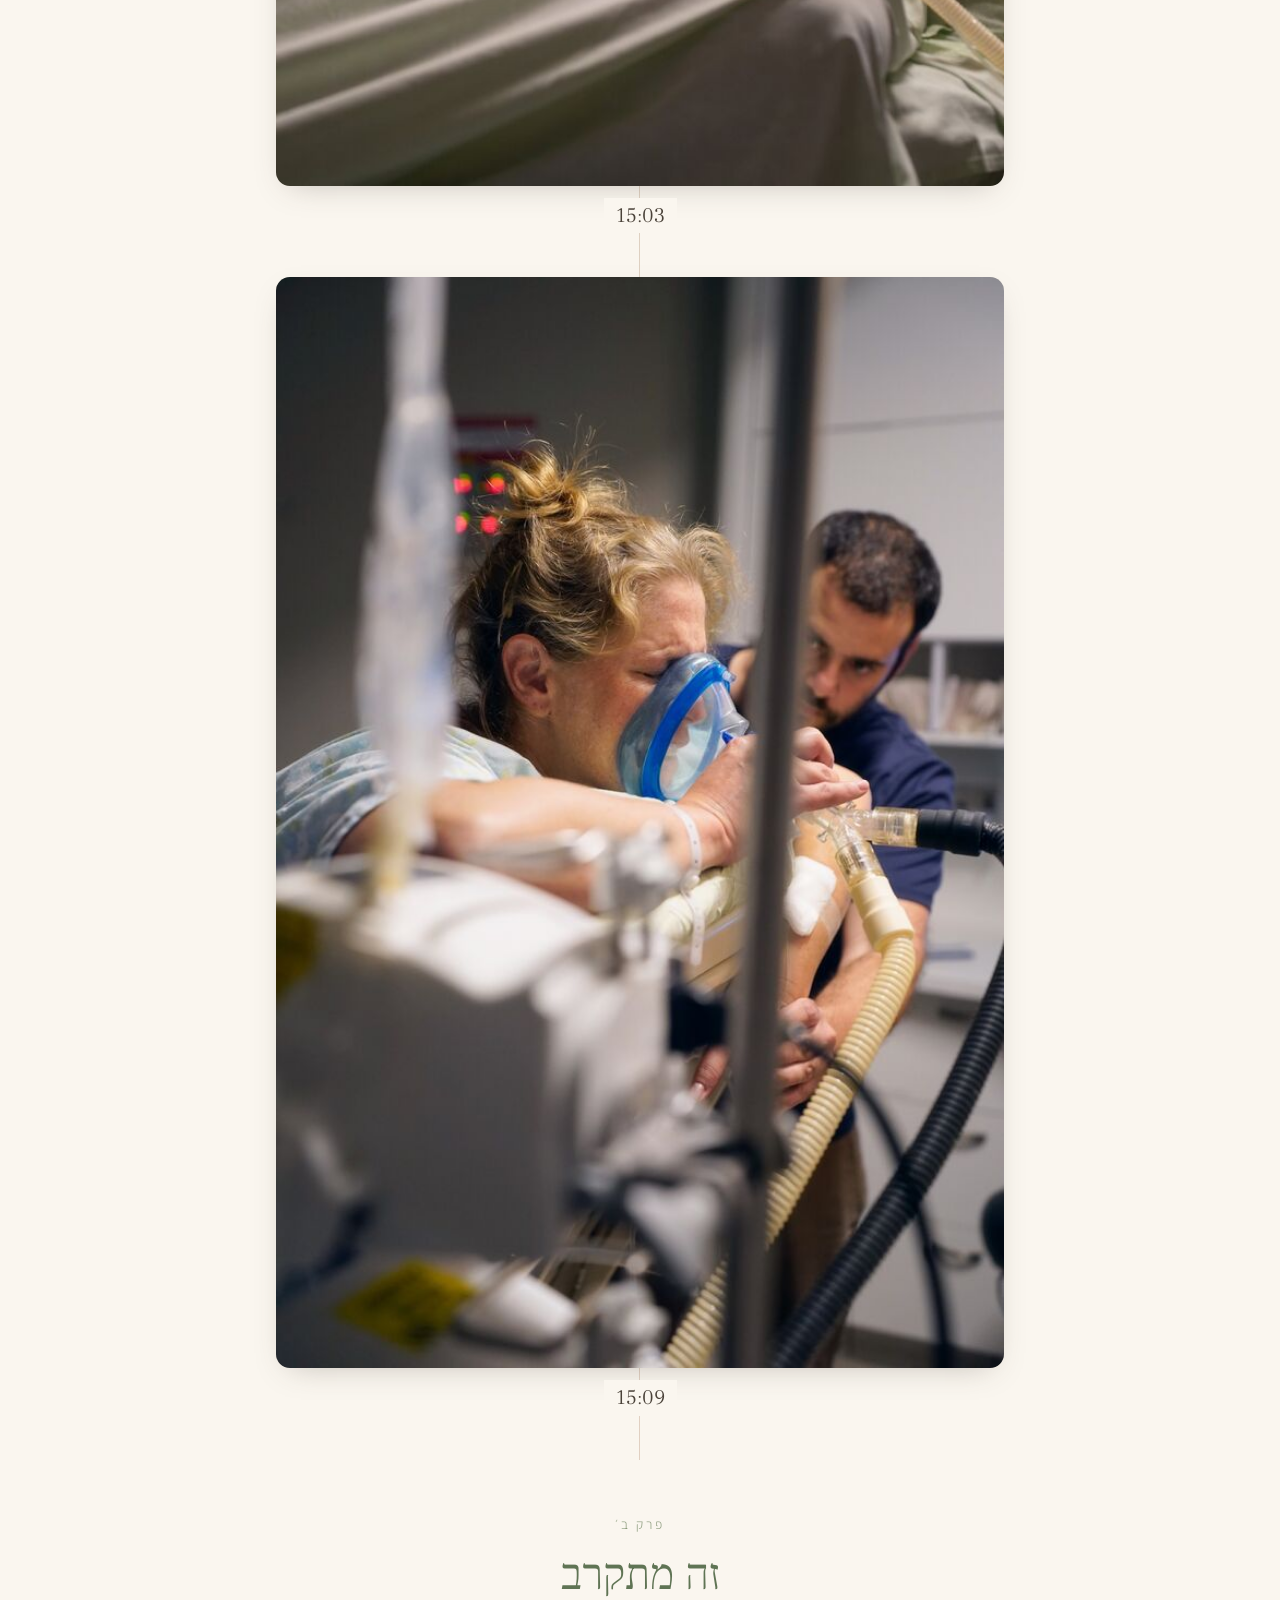
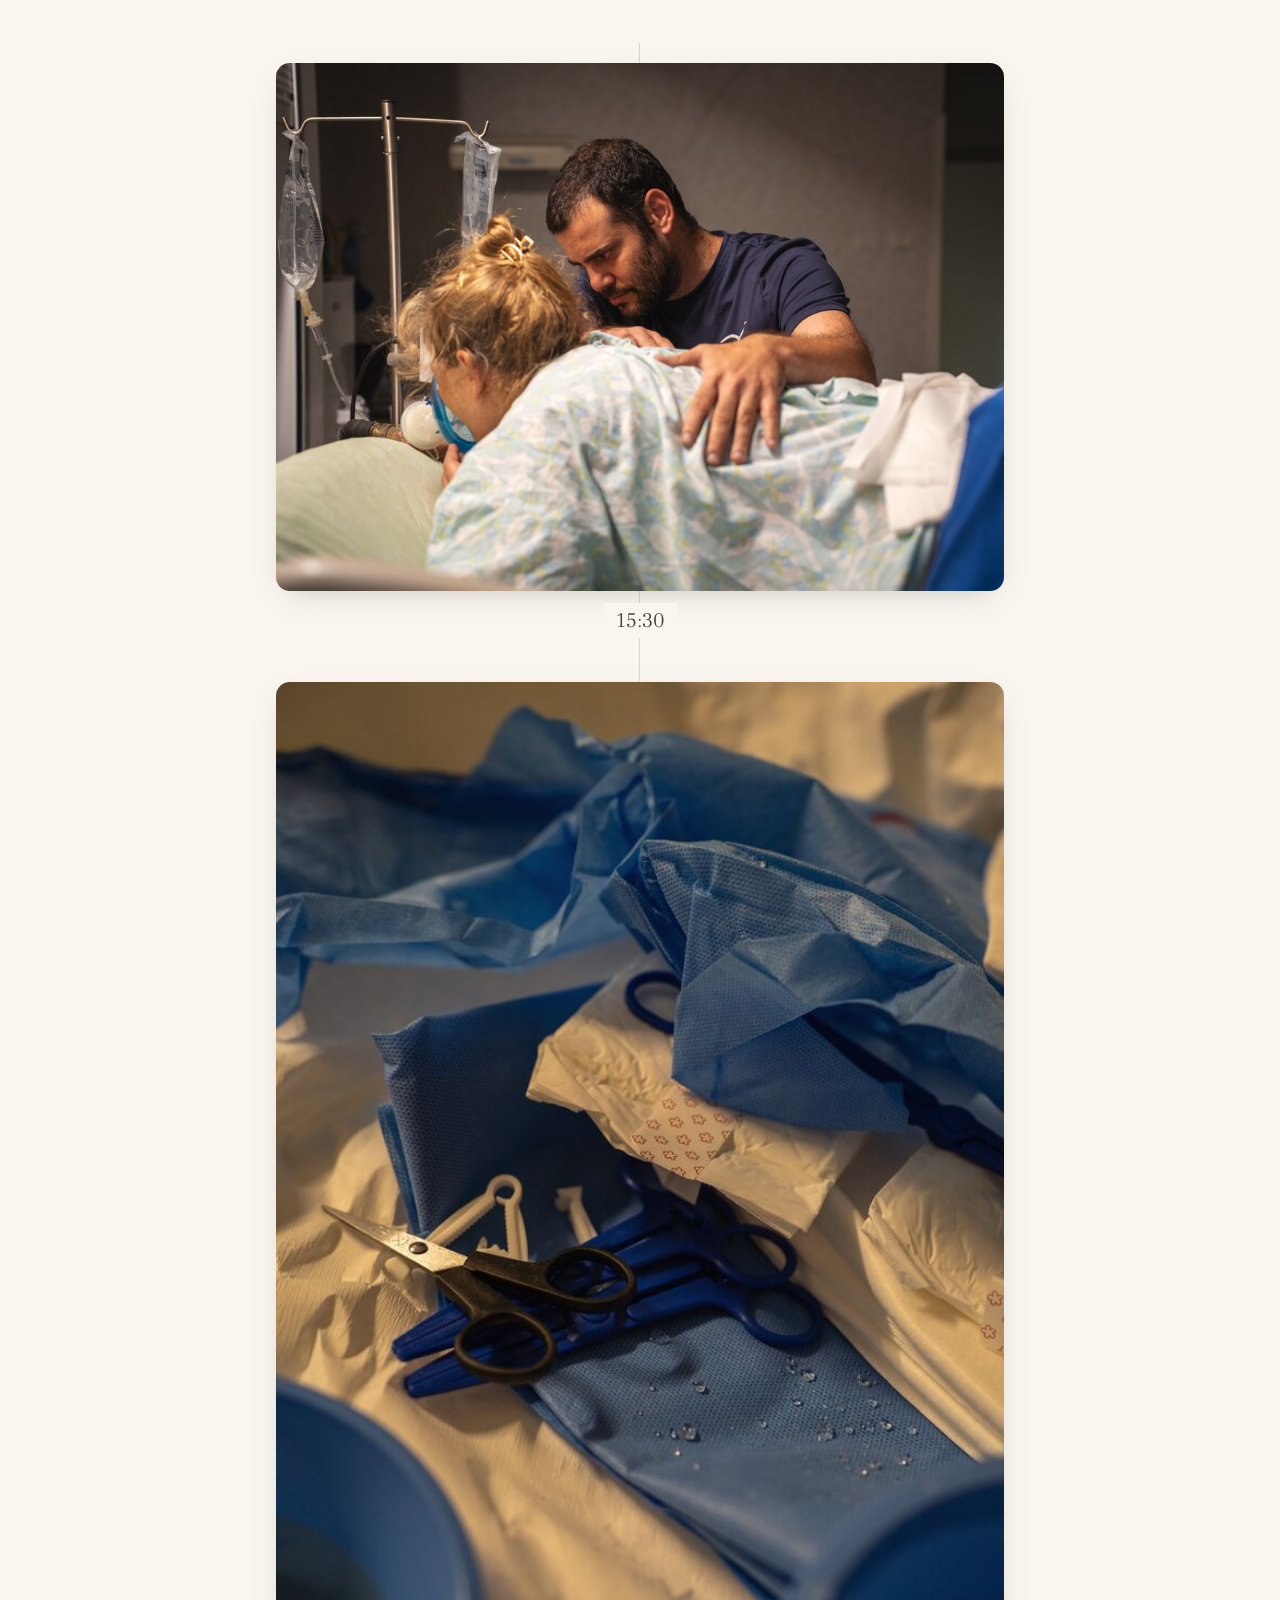
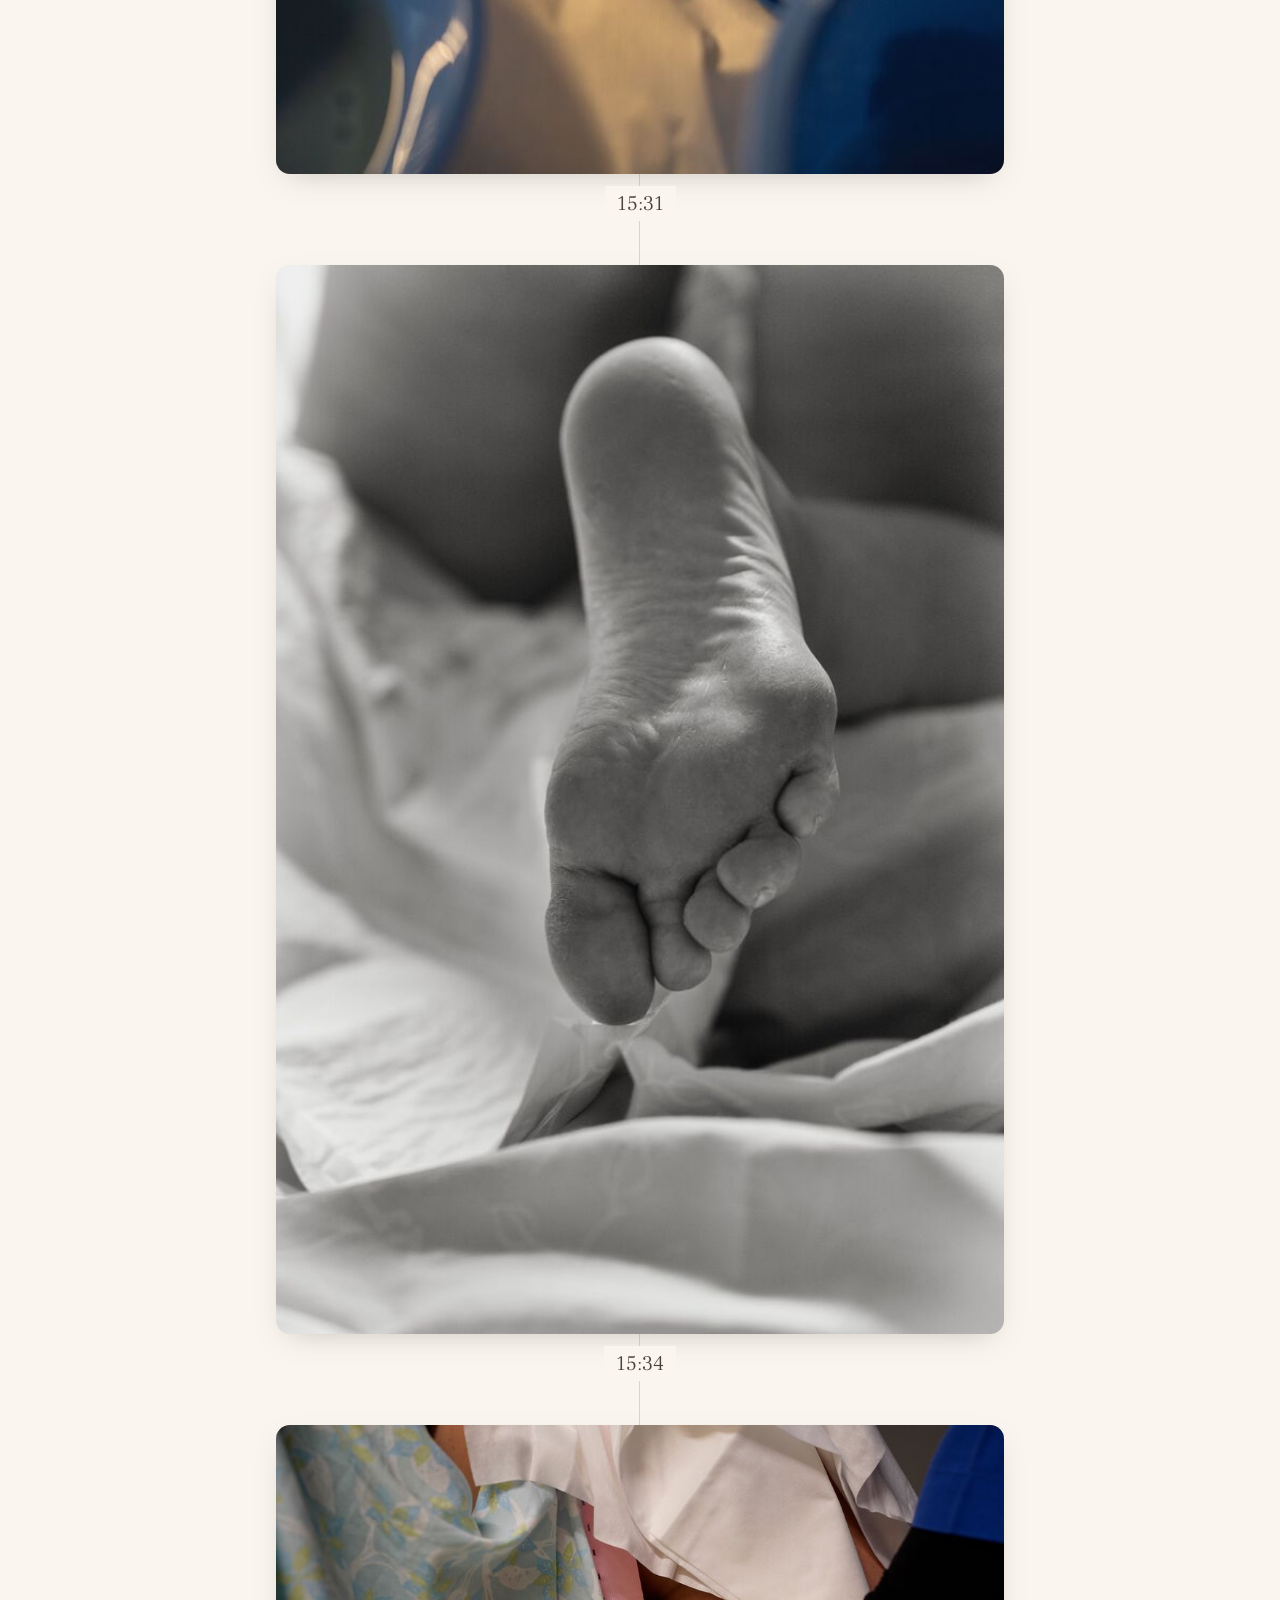
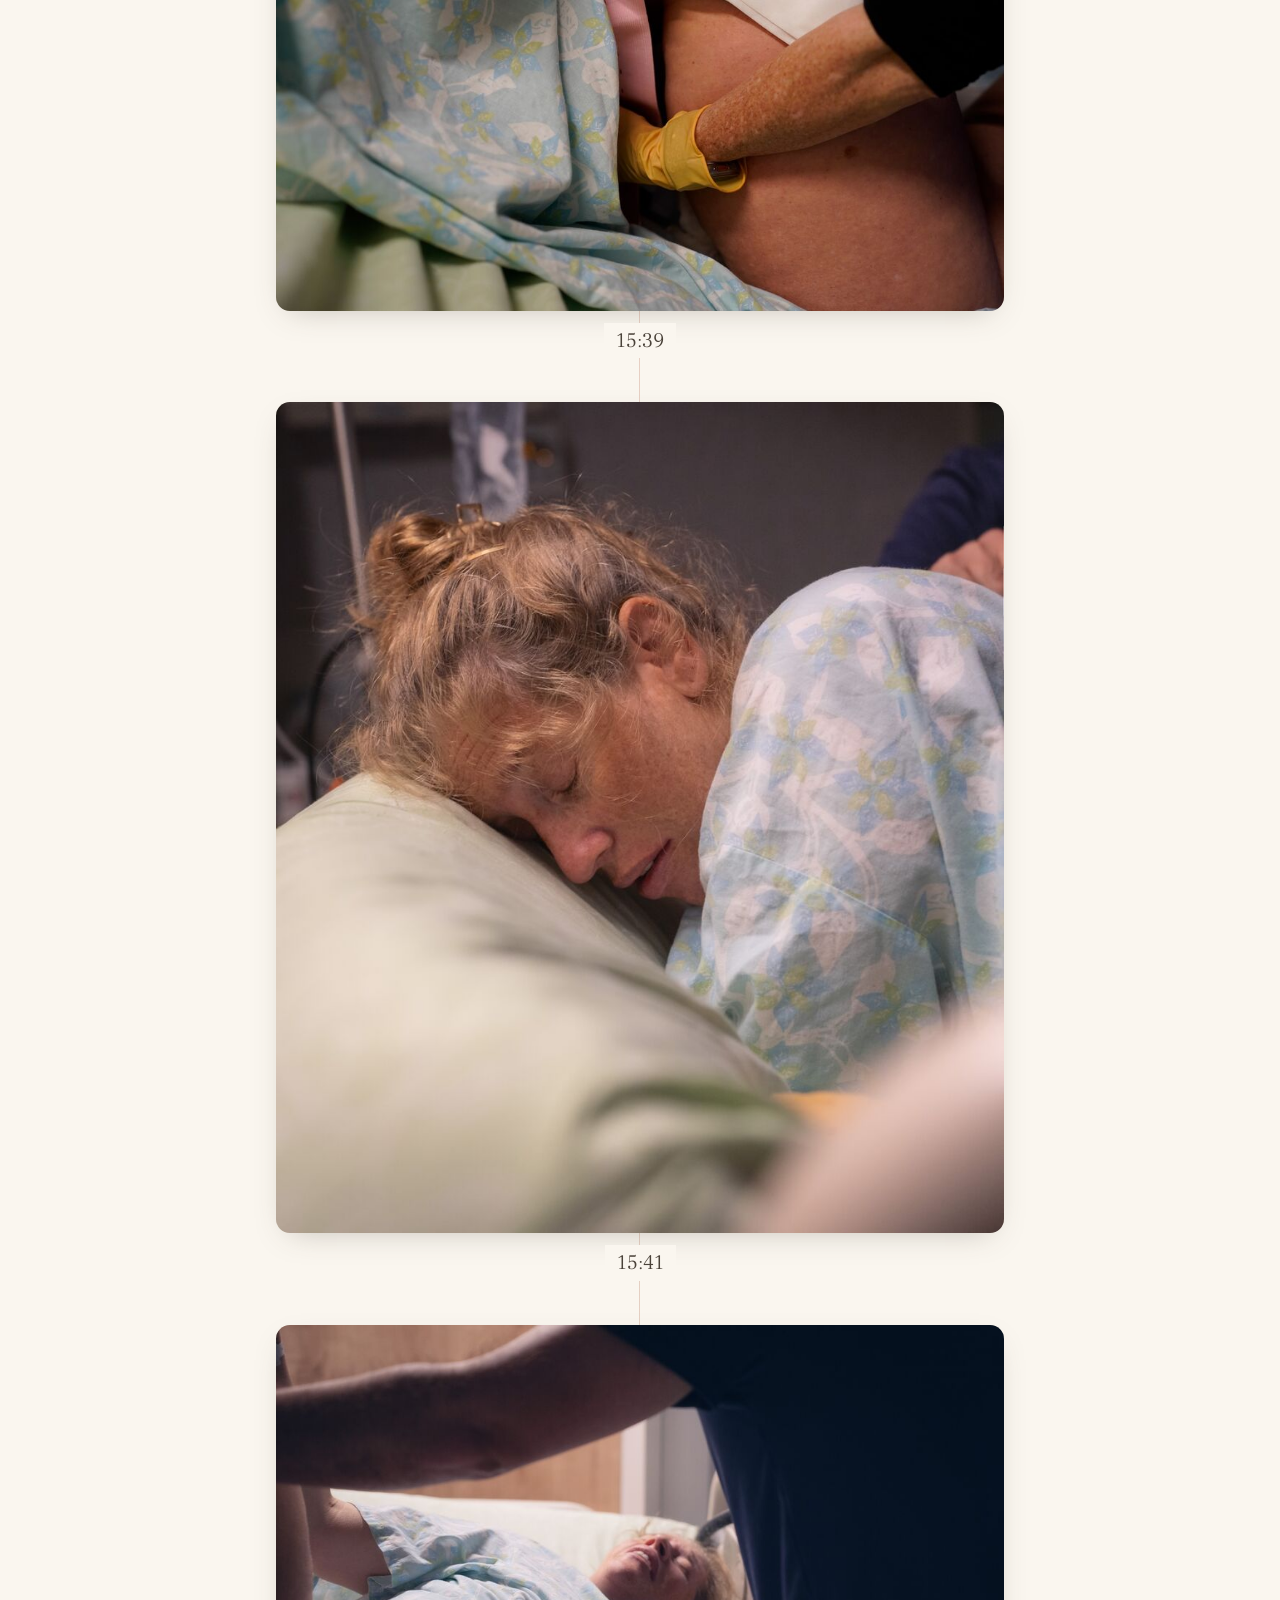
==== commit 35d85bd3: "Refresh cover and chapter titles per feedback - Cover: 'ברוך הבא' eyebrow, restyled date/time block," ====
--- a/index.html
+++ b/index.html
@@ -25,15 +25,24 @@
       <path d="M60 60 C42 54 26 62 16 78" />
       <circle cx="56" cy="66" r="3" /><circle cx="64" cy="67" r="3" />
     </svg>
-    <p class="eyebrow">הסיפור שלנו</p>
+    <p class="eyebrow">ברוך הבא</p>
     <h1>דקל רז</h1>
-    <p class="born">נולד ב-10 בספטמבר 2026 · <span class="nowrap">16:08</span></p>
+    <div class="born">
+      <div><span class="label">נולד</span><span class="value">10 בספטמבר 2026</span></div>
+      <div class="divider" aria-hidden="true"></div>
+      <div><span class="label">בשעה</span><span class="value ltr">16:08</span></div>
+    </div>
     <ul class="facts">
-      <li><span>משקל</span>3.590 ק״ג</li>
-      <li><span>מקום</span>אסותא אשדוד</li>
+      <li>
+        <svg viewBox="0 0 24 24" aria-hidden="true"><path d="M6 8h12l2 12H4L6 8z" /><path d="M9 8a3 3 0 0 1 6 0" /><path d="M12 12v3" /></svg>
+        3.590 ק״ג
+      </li>
+      <li>
+        <svg viewBox="0 0 24 24" aria-hidden="true"><path d="M12 21s-7-6.2-7-11.5A7 7 0 0 1 19 9.5C19 14.8 12 21 12 21z" /><circle cx="12" cy="9.5" r="2.5" /></svg>
+        אסותא אשדוד
+      </li>
     </ul>
-    <p class="family">הבן של צליל ונטי, אח ליובל ועופרי</p>
-    <blockquote>צַדִּיק כַּתָּמָר יִפְרָח<cite>תהילים צ״ב</cite></blockquote>
+    <p class="family">בן לצליל ונטי, אח ליובל ועופרי</p>
     <a class="scroll-hint" href="#story" aria-label="לסיפור">↓</a>
   </header>
 
--- a/style.css
+++ b/style.css
@@ -59,10 +59,11 @@
 .palm.small { width: 44px; margin-bottom: 8px; }
 
 .eyebrow {
-  letter-spacing: 0.25em;
-  color: var(--sage);
-  font-size: 0.95rem;
-  margin: 0 0 8px;
+  font-family: var(--serif);
+  letter-spacing: 0.08em;
+  color: var(--palm);
+  font-size: clamp(1.3rem, 4.5vw, 1.6rem);
+  margin: 0 0 4px;
 }
 
 .cover h1 {
@@ -72,49 +73,57 @@
 }
 
 .born {
-  font-family: var(--serif);
-  font-size: clamp(1.15rem, 4vw, 1.45rem);
-  margin: 14px 0 26px;
-}
+  display: flex;
+  align-items: center;
+  justify-content: center;
+  gap: 28px;
+  margin: 26px 0 22px;
+}
+.born .label {
+  display: block;
+  font-size: 0.8rem;
+  letter-spacing: 0.18em;
+  color: var(--sage);
+  margin-bottom: 2px;
+}
+.born .value {
+  display: block;
+  font-family: var(--serif);
+  font-weight: 500;
+  font-size: clamp(1.35rem, 5vw, 1.75rem);
+  line-height: 1.2;
+  color: var(--ink);
+}
+.born .divider { width: 1px; align-self: stretch; background: var(--blush); }
+.ltr { direction: ltr; }
 
 .facts {
   list-style: none;
   display: flex;
-  gap: 14px;
+  gap: 28px;
   padding: 0;
-  margin: 0 0 22px;
+  margin: 0 0 26px;
   flex-wrap: wrap;
   justify-content: center;
 }
 .facts li {
-  background: rgba(255, 255, 255, 0.6);
-  border: 1px solid var(--sage-soft);
-  border-radius: 999px;
-  padding: 6px 18px;
+  display: flex;
+  align-items: center;
+  gap: 8px;
+  font-size: 1.1rem;
   font-weight: 400;
 }
-.facts span {
-  color: var(--muted);
-  font-size: 0.85rem;
-  margin-inline-end: 8px;
-}
-
-.family { color: var(--muted); margin: 0 0 30px; font-size: 1.05rem; }
-
-blockquote {
-  font-family: var(--serif);
-  font-size: 1.25rem;
-  color: var(--palm);
-  margin: 0;
-}
-blockquote cite {
-  display: block;
-  font-family: var(--sans);
-  font-style: normal;
-  font-size: 0.8rem;
-  color: var(--muted);
-  margin-top: 2px;
-}
+.facts svg {
+  width: 22px;
+  height: 22px;
+  fill: none;
+  stroke: var(--palm);
+  stroke-width: 1.5;
+  stroke-linecap: round;
+  stroke-linejoin: round;
+}
+
+.family { color: var(--muted); margin: 0 0 30px; font-size: 1.1rem; }
 
 .scroll-hint {
   position: absolute;
@@ -219,8 +228,8 @@
   color: var(--palm);
   direction: ltr;
 }
+.birth .palm { width: 64px; margin: 0 auto 14px; }
 .birth h2 { font-size: clamp(1.6rem, 6vw, 2.2rem); margin-top: 10px; }
-.birth p { color: var(--muted); margin: 6px 0 0; }
 
 /* Footer */
 footer {
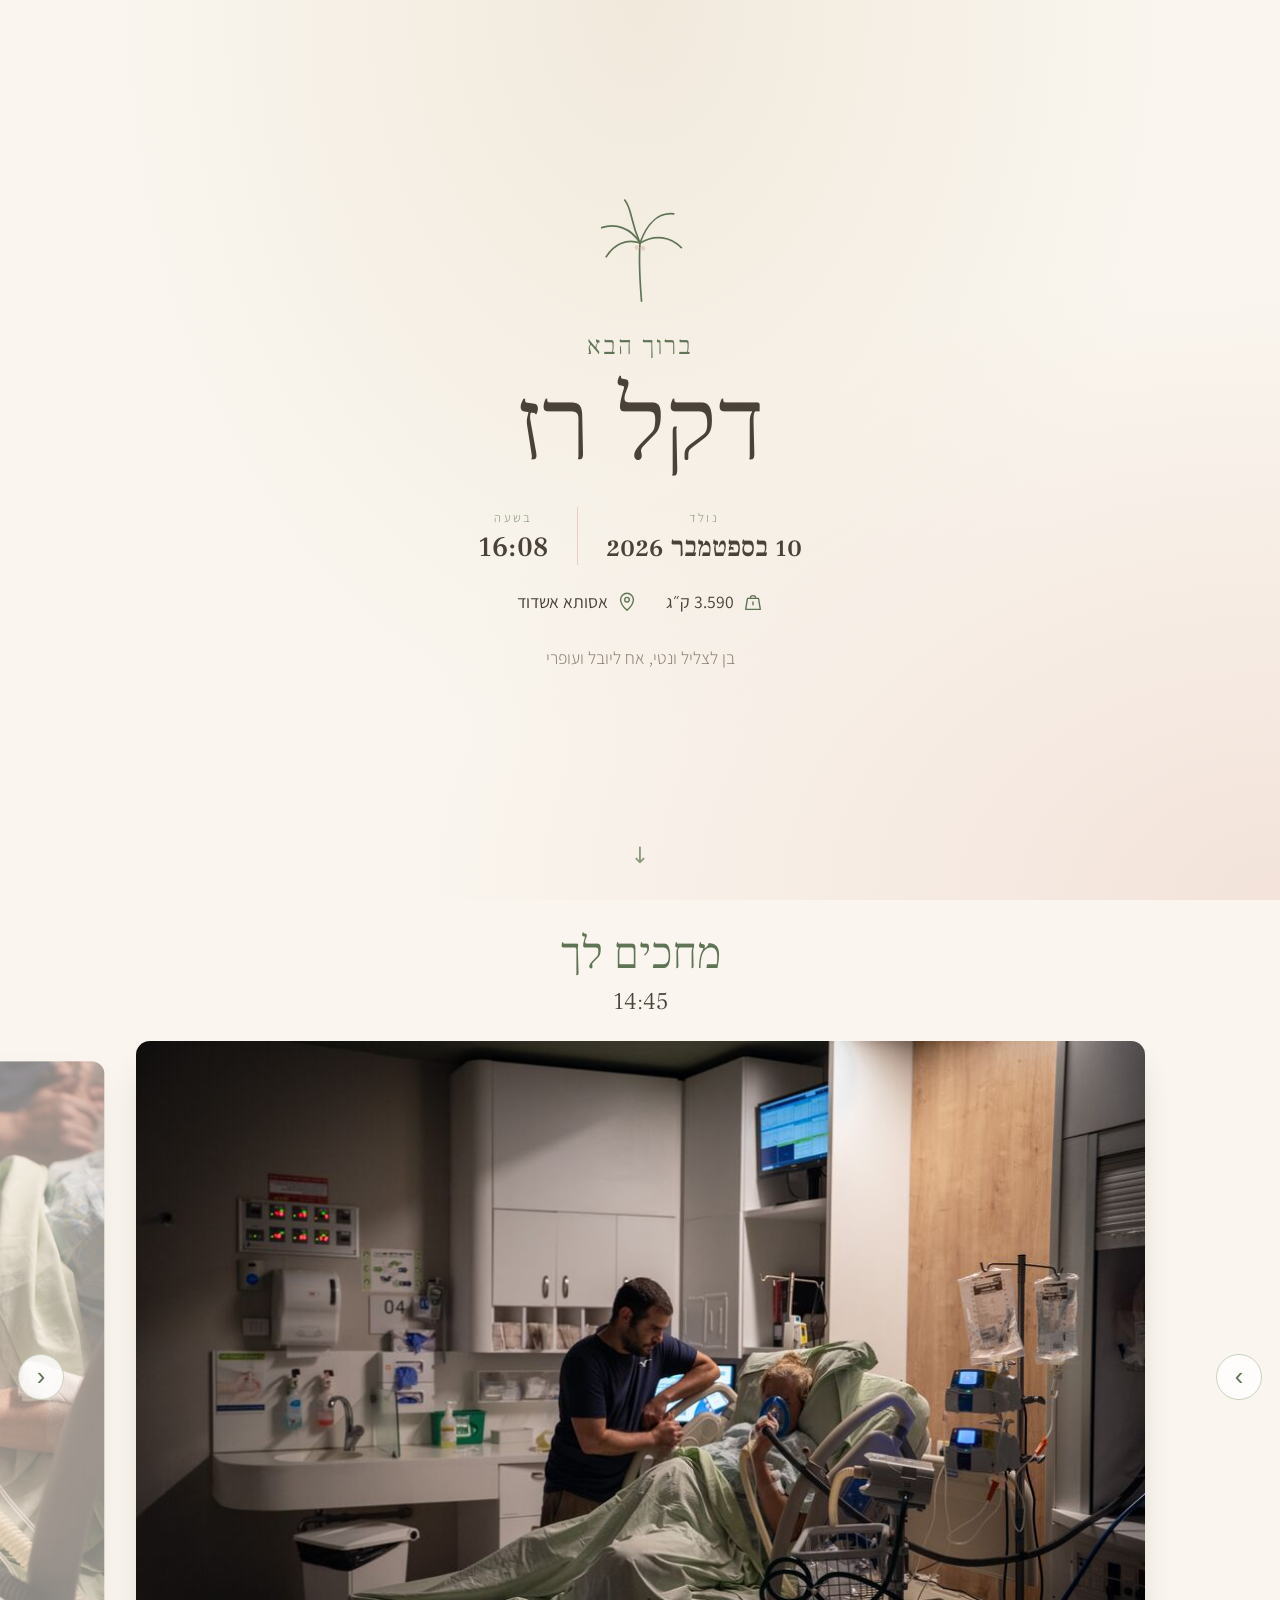
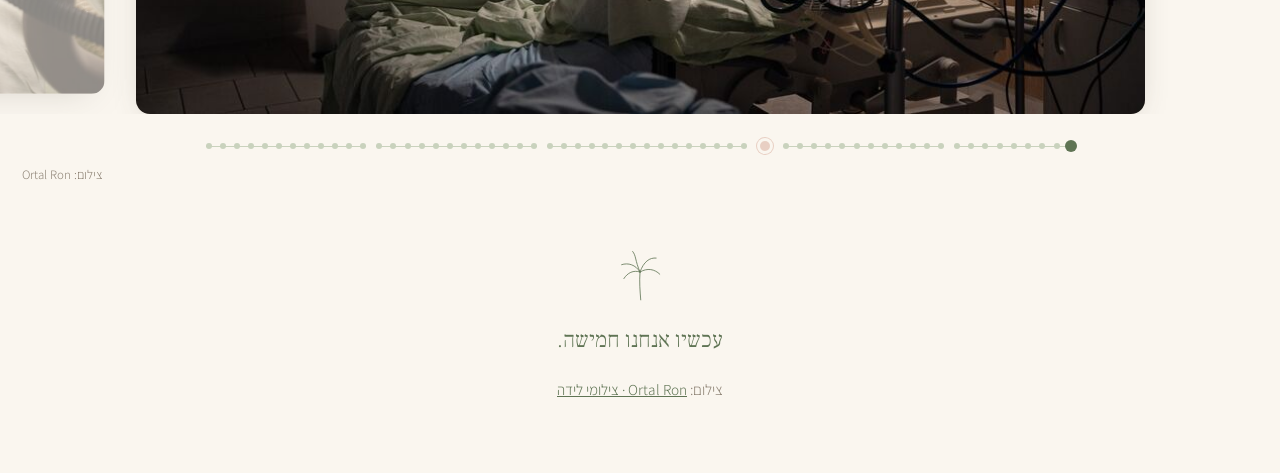
==== commit eda423d5: "Horizontal reel on desktop, vertical timeline on mobile - The reel now lives on the main page and sh" ====
--- a/index.html
+++ b/index.html
@@ -13,6 +13,7 @@
   <link rel="preconnect" href="https://fonts.gstatic.com" crossorigin>
   <link href="https://fonts.googleapis.com/css2?family=Frank+Ruhl+Libre:wght@300;500&family=Assistant:wght@300;400;600&display=swap" rel="stylesheet">
   <link rel="stylesheet" href="style.css">
+  <link rel="stylesheet" href="reel.css">
 </head>
 <body>
   <header class="cover">
@@ -46,7 +47,22 @@
     <a class="scroll-hint" href="#story" aria-label="לסיפור">↓</a>
   </header>
 
-  <main id="story" class="timeline"></main>
+  <div id="story">
+    <main class="timeline"></main>
+    <section class="reel" aria-label="הסיפור בתמונות">
+      <div class="reel-head">
+        <h2 class="reel-title"></h2>
+        <time class="reel-time"></time>
+      </div>
+      <div class="reel-stage">
+        <button class="reel-btn reel-prev" aria-label="הקודמת">›</button>
+        <div class="reel-track"></div>
+        <button class="reel-btn reel-next" aria-label="הבאה">‹</button>
+      </div>
+      <p class="reel-credit">צילום: <a href="https://www.instagram.com/ortal.birth.photography/" target="_blank" rel="noopener">Ortal Ron</a></p>
+      <nav class="reel-axis" aria-label="ציר זמן"></nav>
+    </section>
+  </div>
 
   <footer>
     <svg class="palm small" viewBox="0 0 120 140" aria-hidden="true">
@@ -65,5 +81,7 @@
 
   <script src="data.js"></script>
   <script src="app.js"></script>
+  <script src="sizes.js"></script>
+  <script src="reel.js"></script>
 </body>
 </html>
--- a/reel.css
+++ b/reel.css
@@ -0,0 +1,168 @@
+/* Horizontal reel */
+.reel {
+  position: relative;
+  height: 100svh;
+  min-height: 560px;
+  display: flex;
+  flex-direction: column;
+  padding: 28px 0 44px;
+}
+
+.reel-head {
+  text-align: center;
+  padding: 0 16px 18px;
+}
+.reel-head { transition: opacity 0.4s ease; }
+.reel-head.quiet { opacity: 0; }
+.reel-title {
+  font-size: clamp(1.9rem, 6.5vw, 2.8rem);
+  color: var(--palm);
+  line-height: 1.2;
+}
+.reel-title.swap { animation: swap 0.6s ease; }
+@keyframes swap { from { opacity: 0; transform: translateY(8px); } }
+.reel-time {
+  display: block;
+  font-family: var(--serif);
+  font-size: clamp(1.2rem, 4vw, 1.5rem);
+  color: var(--ink);
+  direction: ltr;
+}
+
+.reel-stage {
+  flex: 1;
+  min-height: 0;
+  position: relative;
+}
+
+.reel-track {
+  height: 100%;
+  display: flex;
+  align-items: center;
+  gap: 18px;
+  overflow-x: auto;
+  overflow-y: hidden;
+  scroll-snap-type: x mandatory;
+  scrollbar-width: none;
+  -webkit-overflow-scrolling: touch;
+}
+.reel-track::-webkit-scrollbar { display: none; }
+
+.slide {
+  flex: none;
+  scroll-snap-align: center;
+  border-radius: 14px;
+  overflow: hidden;
+  background: var(--sand);
+  box-shadow: 0 14px 34px -18px rgba(74, 66, 57, 0.45);
+  opacity: 0.45;
+  transform: scale(0.94);
+  transition: opacity 0.5s ease, transform 0.5s ease;
+  cursor: pointer;
+}
+.slide.active { opacity: 1; transform: none; cursor: default; }
+.slide img { display: block; width: 100%; height: 100%; object-fit: cover; }
+
+.slide-birth {
+  border-radius: 50%;
+  display: flex;
+  flex-direction: column;
+  align-items: center;
+  justify-content: center;
+  background: radial-gradient(circle, #fff 0%, var(--sand) 70%);
+  box-shadow: 0 0 0 10px var(--cream), 0 0 0 11px var(--blush);
+}
+.slide-birth .palm { width: 22%; margin-bottom: 6%; }
+.slide-birth .birth-time {
+  font-family: var(--serif);
+  font-size: clamp(3rem, 12vw, 4.8rem);
+  line-height: 1;
+  color: var(--palm);
+  direction: ltr;
+}
+.slide-birth .birth-title {
+  font-family: var(--serif);
+  font-size: clamp(1.4rem, 5vw, 2rem);
+  margin-top: 8px;
+}
+
+.reel-btn {
+  position: absolute;
+  top: 50%;
+  transform: translateY(-50%);
+  z-index: 2;
+  width: 46px;
+  height: 46px;
+  border-radius: 50%;
+  border: 1px solid var(--sage-soft);
+  background: rgba(255, 255, 255, 0.8);
+  color: var(--palm);
+  font-size: 1.6rem;
+  line-height: 1;
+  cursor: pointer;
+}
+.reel-prev { inset-inline-start: 18px; }
+.reel-next { inset-inline-end: 18px; }
+
+/* Axis */
+.reel-axis {
+  display: flex;
+  gap: 10px;
+  max-width: 900px;
+  width: 100%;
+  margin: 22px auto 0;
+  padding: 0 16px;
+}
+.axis-seg { flex-basis: 0; min-width: 0; }
+.axis-dots {
+  display: flex;
+  justify-content: space-between;
+  align-items: center;
+  height: 20px;
+  position: relative;
+}
+.axis-dots::before {
+  content: "";
+  position: absolute;
+  inset-inline: 0;
+  top: 50%;
+  height: 1px;
+  background: var(--sage-soft);
+}
+.axis-dot {
+  width: 6px;
+  height: 6px;
+  padding: 0;
+  position: relative;
+  border: 0;
+  border-radius: 50%;
+  background: var(--sage-soft);
+  cursor: pointer;
+  transition: transform 0.3s ease, background 0.3s ease;
+}
+.axis-dot.seen { background: var(--sage); }
+.axis-dot.active { background: var(--palm); transform: scale(2); }
+.axis-birth { flex: 0 0 16px; }
+.axis-birth .axis-dots { justify-content: center; }
+.axis-birth .axis-dots::before { display: none; }
+.axis-birth .axis-dot {
+  width: 10px;
+  height: 10px;
+  background: var(--blush);
+  box-shadow: 0 0 0 3px var(--cream), 0 0 0 4px var(--blush);
+}
+
+.reel-credit {
+  position: absolute;
+  bottom: 14px;
+  inset-inline-end: 22px;
+  margin: 0;
+  font-size: 0.8rem;
+  color: var(--muted);
+}
+.reel-credit a { color: inherit; text-decoration: none; }
+.reel-credit a:hover { color: var(--palm); }
+
+/* Desktop: horizontal reel. Mobile: vertical timeline. */
+@media (max-width: 899px) { .reel { display: none; } }
+@media (min-width: 900px) { .timeline { display: none; } }
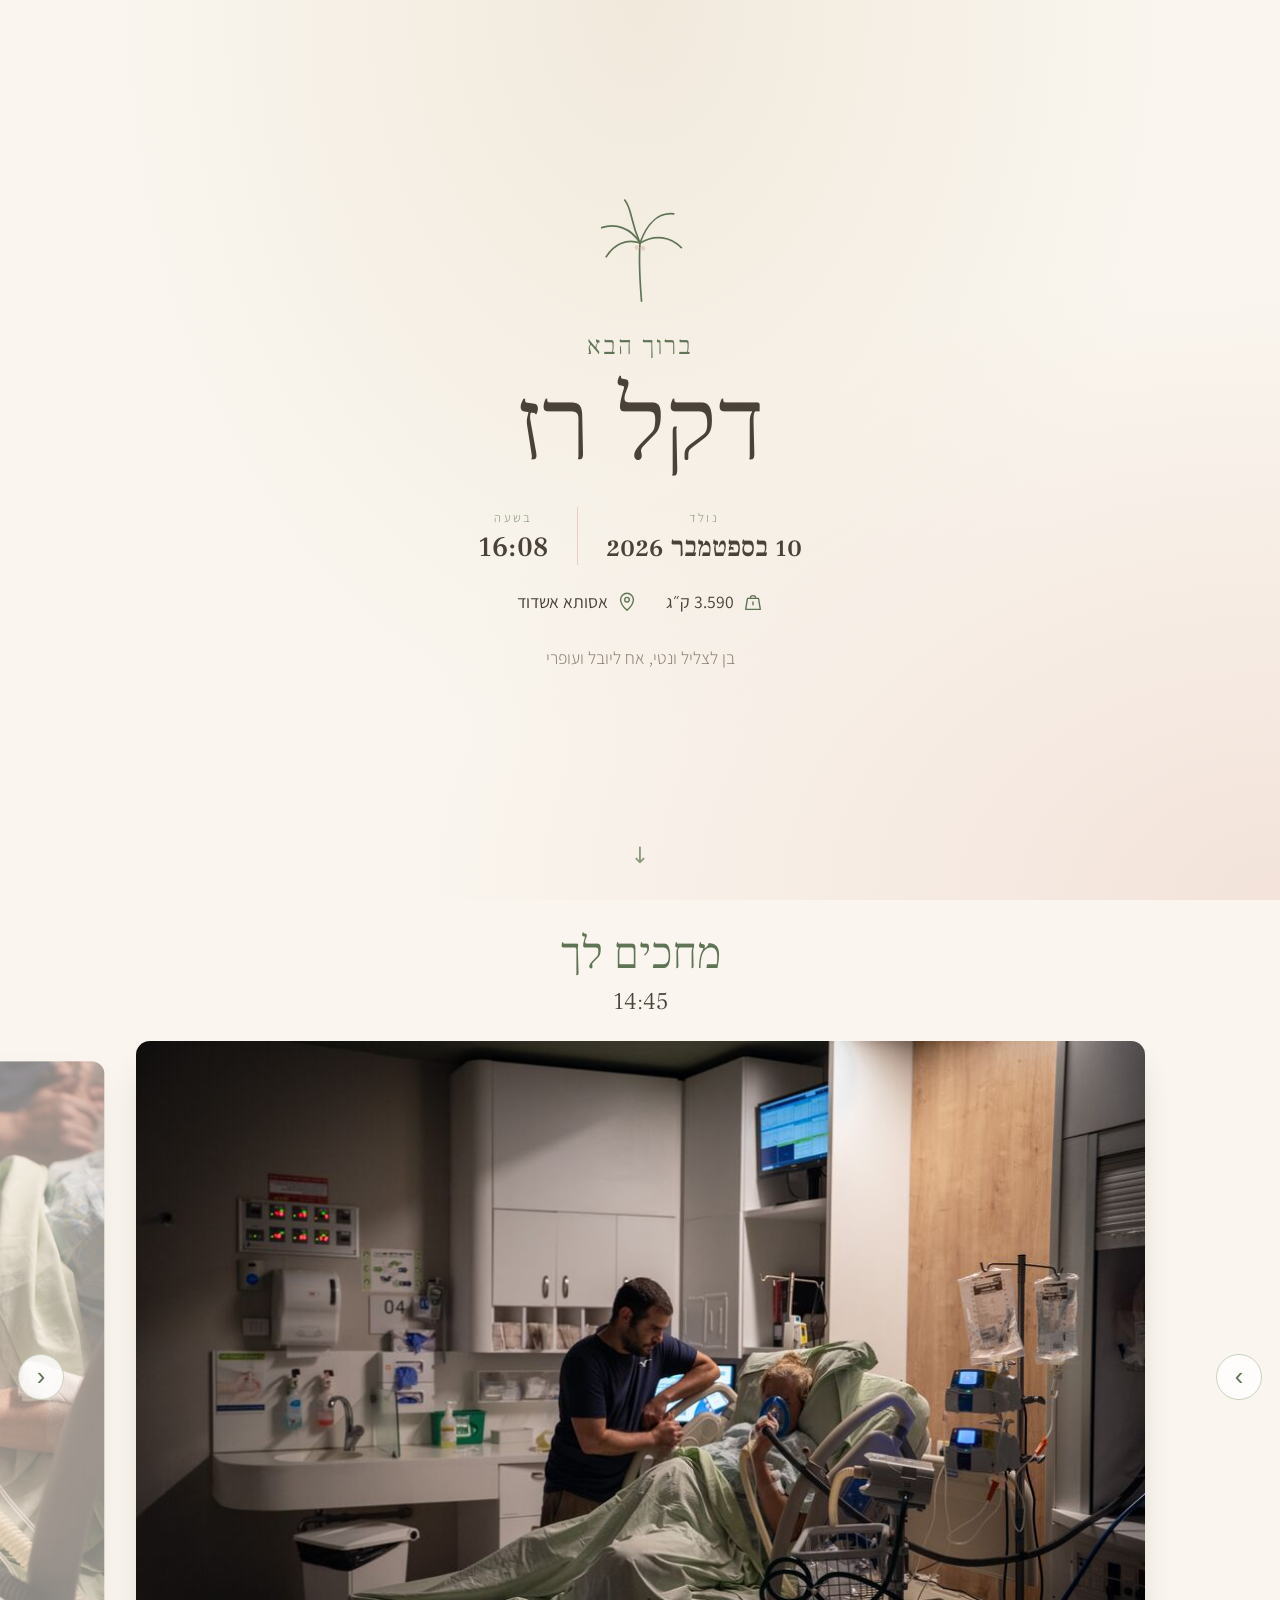
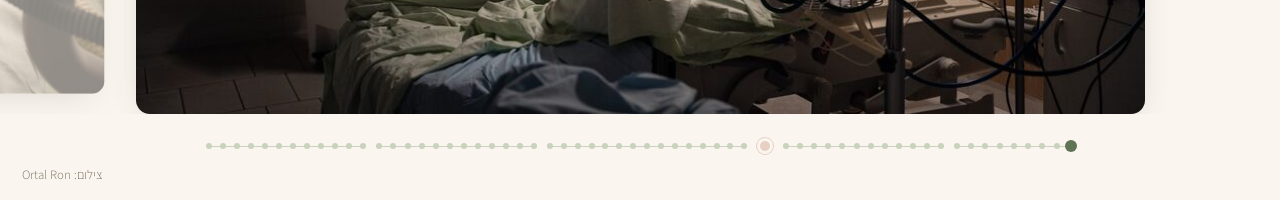
==== commit d952543f: "Remove the page footer Co-Authored-By: Claude Opus 5.5 <noreply@anthropic.com> Claude-Session: https" ====
--- a/index.html
+++ b/index.html
@@ -64,14 +64,6 @@
     </section>
   </div>
 
-  <footer>
-    <svg class="palm small" viewBox="0 0 120 140" aria-hidden="true">
-      <path d="M62 136 C60 110 58 88 60 60" /><path d="M60 60 C48 40 28 34 10 40" /><path d="M60 60 C46 28 50 16 40 4" /><path d="M60 60 C70 32 86 20 104 22" /><path d="M60 60 C80 48 100 52 114 66" /><path d="M60 60 C42 54 26 62 16 78" />
-    </svg>
-    <p>עכשיו אנחנו חמישה.</p>
-    <p class="credit">צילום: <a href="https://www.instagram.com/ortal.birth.photography/" target="_blank" rel="noopener">Ortal Ron · צילומי לידה</a></p>
-  </footer>
-
   <div class="lightbox" hidden>
     <button class="lb-close" aria-label="סגירה">×</button>
     <button class="lb-prev" aria-label="הקודמת">›</button>
--- a/style.css
+++ b/style.css
@@ -56,7 +56,6 @@
   margin-bottom: 20px;
 }
 .palm circle { fill: var(--blush); stroke: none; }
-.palm.small { width: 44px; margin-bottom: 8px; }
 
 .eyebrow {
   font-family: var(--serif);
@@ -230,22 +229,6 @@
 }
 .birth .palm { width: 64px; margin: 0 auto 14px; }
 .birth h2 { font-size: clamp(1.6rem, 6vw, 2.2rem); margin-top: 10px; }
-
-/* Footer */
-footer {
-  text-align: center;
-  padding: 50px 20px 70px;
-  font-family: var(--serif);
-  font-size: 1.4rem;
-  color: var(--palm);
-}
-footer p { margin: 0; }
-footer .credit {
-  font-family: var(--sans);
-  font-size: 0.95rem;
-  color: var(--muted);
-  margin-top: 18px;
-}
 
 /* Reveal */
 .reveal { opacity: 0; transform: translateY(24px); transition: opacity 1s ease, transform 1s ease; }
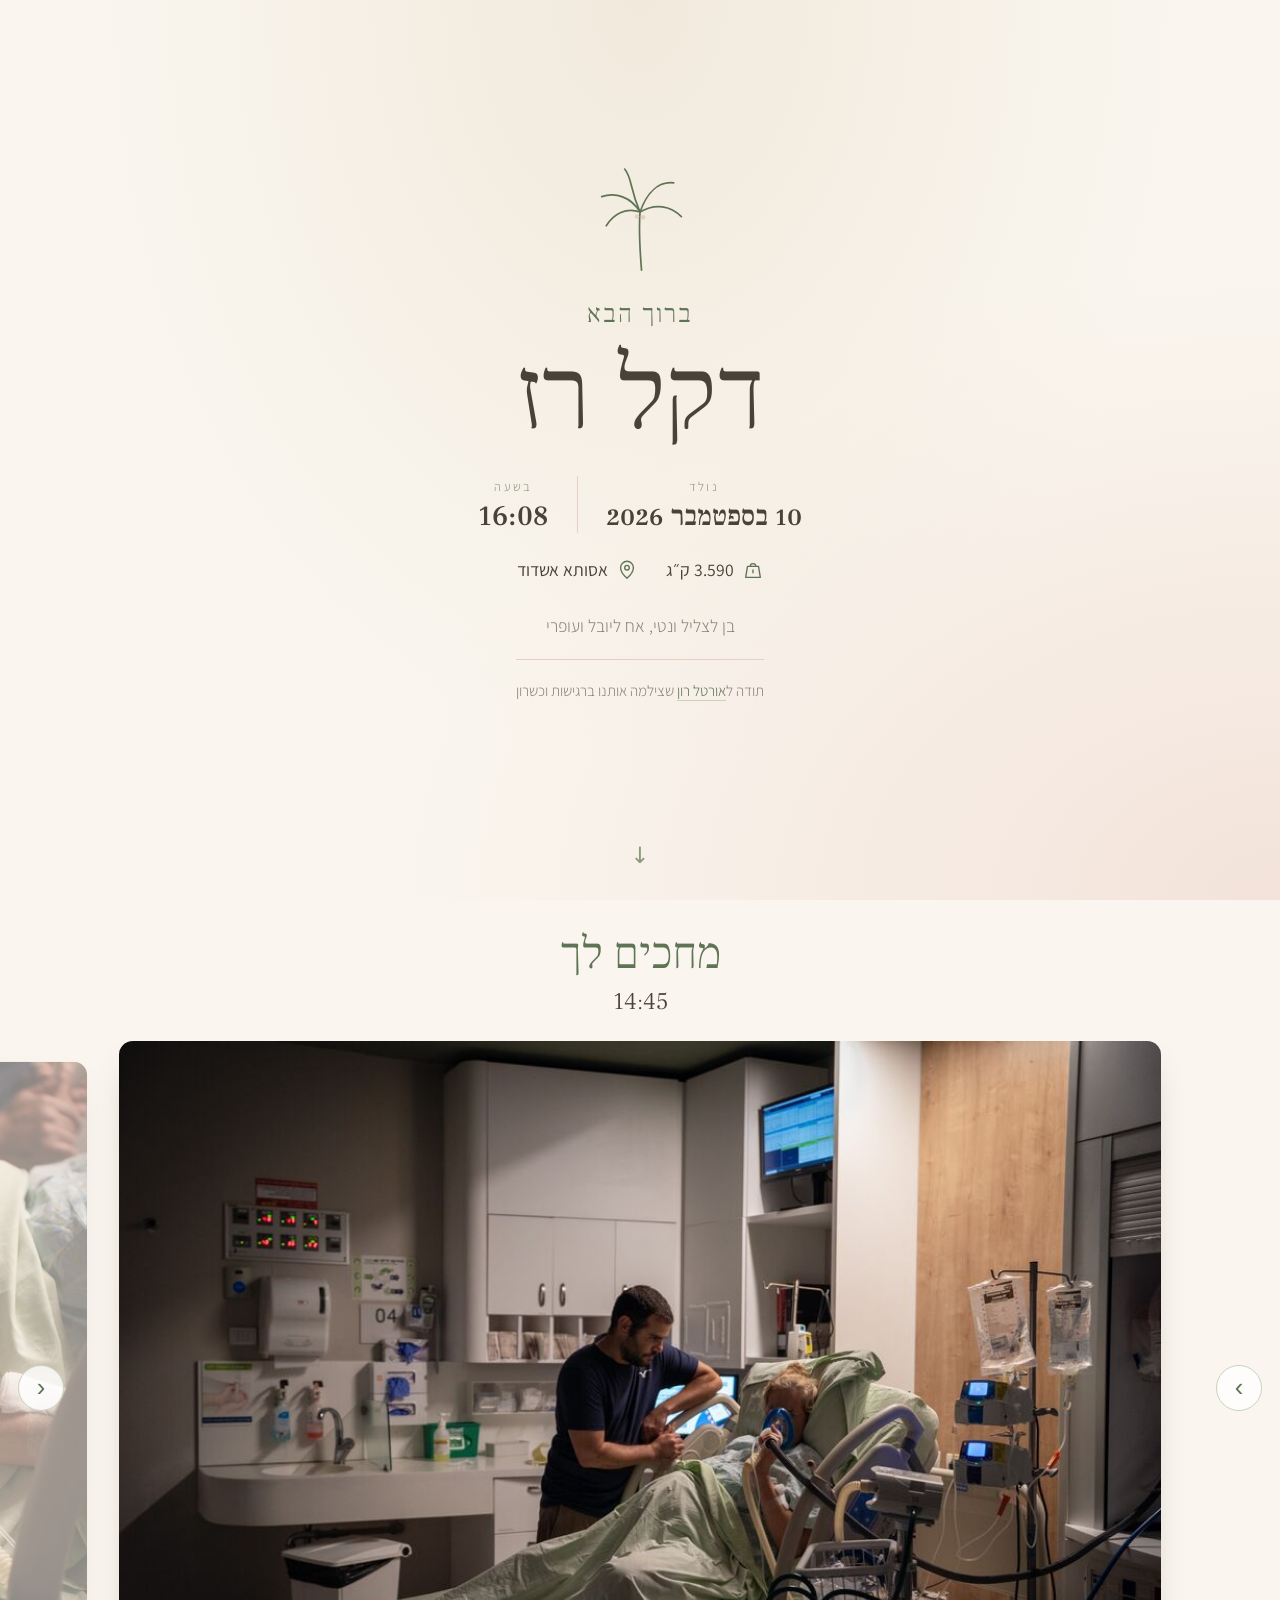
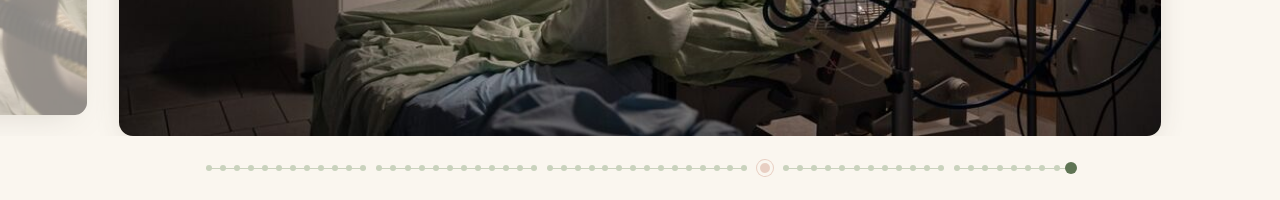
==== commit f2548859: "Move photographer credit to the cover as a thank-you line Co-Authored-By: Claude Opus 5.5 <noreply@a" ====
--- a/index.html
+++ b/index.html
@@ -44,6 +44,7 @@
       </li>
     </ul>
     <p class="family">בן לצליל ונטי, אח ליובל ועופרי</p>
+    <p class="thanks">תודה ל<a href="https://www.instagram.com/ortal.birth.photography/" target="_blank" rel="noopener">אורטל רון</a> שצילמה אותנו ברגישות וכשרון</p>
     <a class="scroll-hint" href="#story" aria-label="לסיפור">↓</a>
   </header>
 
@@ -59,7 +60,6 @@
         <div class="reel-track"></div>
         <button class="reel-btn reel-next" aria-label="הבאה">‹</button>
       </div>
-      <p class="reel-credit">צילום: <a href="https://www.instagram.com/ortal.birth.photography/" target="_blank" rel="noopener">Ortal Ron</a></p>
       <nav class="reel-axis" aria-label="ציר זמן"></nav>
     </section>
   </div>
--- a/style.css
+++ b/style.css
@@ -122,7 +122,21 @@
   stroke-linejoin: round;
 }
 
-.family { color: var(--muted); margin: 0 0 30px; font-size: 1.1rem; }
+.family { color: var(--muted); margin: 0 0 18px; font-size: 1.1rem; }
+
+.thanks {
+  color: var(--muted);
+  font-size: 0.95rem;
+  margin: 0 0 30px;
+  padding-top: 18px;
+  border-top: 1px solid var(--blush);
+}
+.thanks a {
+  color: var(--palm);
+  text-decoration: none;
+  border-bottom: 1px solid var(--sage-soft);
+}
+.thanks a:hover { border-bottom-color: var(--palm); }
 
 .scroll-hint {
   position: absolute;
--- a/reel.css
+++ b/reel.css
@@ -5,7 +5,7 @@
   min-height: 560px;
   display: flex;
   flex-direction: column;
-  padding: 28px 0 44px;
+  padding: 28px 0 22px;
 }
 
 .reel-head {
@@ -152,16 +152,6 @@
   box-shadow: 0 0 0 3px var(--cream), 0 0 0 4px var(--blush);
 }
 
-.reel-credit {
-  position: absolute;
-  bottom: 14px;
-  inset-inline-end: 22px;
-  margin: 0;
-  font-size: 0.8rem;
-  color: var(--muted);
-}
-.reel-credit a { color: inherit; text-decoration: none; }
-.reel-credit a:hover { color: var(--palm); }
 
 /* Desktop: horizontal reel. Mobile: vertical timeline. */
 @media (max-width: 899px) { .reel { display: none; } }
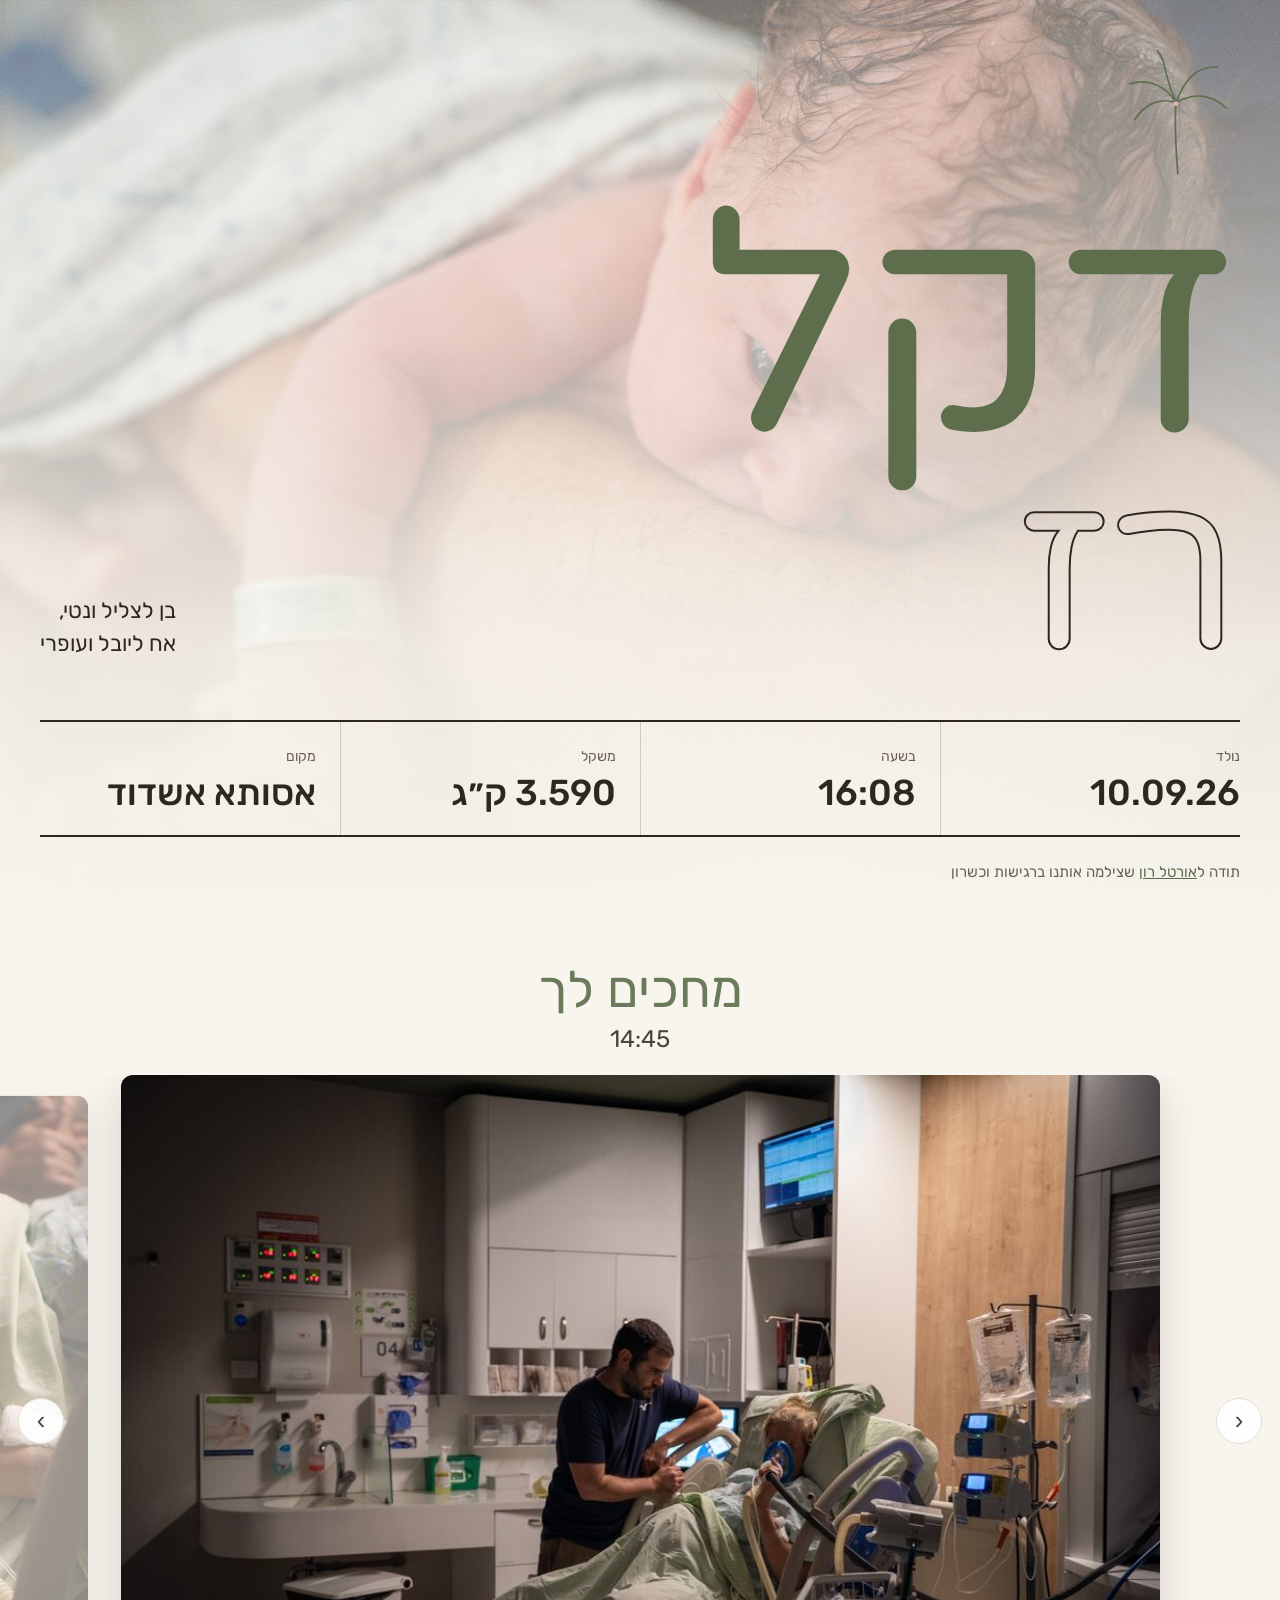
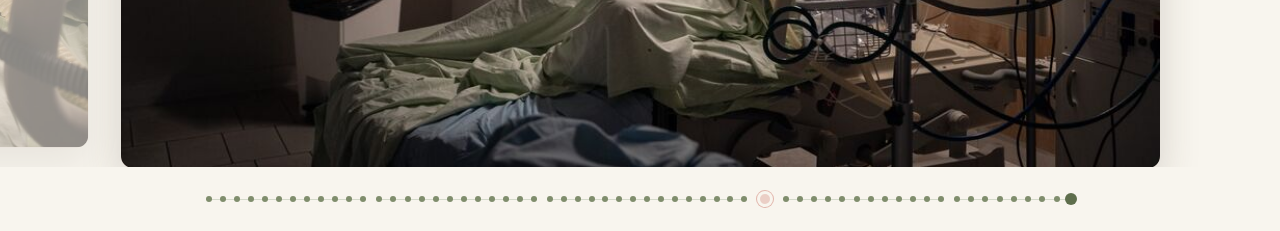
==== commit 4827f303: "Restyle the site per STYLEGUIDE.md - Design tokens as CSS custom properties; Rubik for text, Varela " ====
--- a/index.html
+++ b/index.html
@@ -7,58 +7,56 @@
   <meta name="description" content="דקל רז נולד ב-10 בספטמבר 2026 בשעה 16:08. הסיפור של הלידה, בתמונות.">
   <meta property="og:title" content="דקל רז · הסיפור שלנו">
   <meta property="og:description" content="נולד ב-10 בספטמבר 2026, 16:08 · 3.590 ק״ג">
-  <meta property="og:image" content="photos/thumb/_DSC8805A.jpg">
+  <meta property="og:image" content="photos/thumb/_DSC9046A.jpg">
   <link rel="icon" href="data:image/svg+xml,%3Csvg xmlns='http://www.w3.org/2000/svg' viewBox='0 0 100 100'%3E%3Ctext y='.9em' font-size='90'%3E🌴%3C/text%3E%3C/svg%3E">
   <link rel="preconnect" href="https://fonts.googleapis.com">
   <link rel="preconnect" href="https://fonts.gstatic.com" crossorigin>
-  <link href="https://fonts.googleapis.com/css2?family=Frank+Ruhl+Libre:wght@300;500&family=Assistant:wght@300;400;600&display=swap" rel="stylesheet">
+  <link href="https://fonts.googleapis.com/css2?family=Varela+Round&family=Rubik:wght@300;400;500&display=swap" rel="stylesheet">
+  <link rel="preload" as="image" href="photos/full/_DSC9046A.jpg" fetchpriority="high">
   <link rel="stylesheet" href="style.css">
   <link rel="stylesheet" href="reel.css">
 </head>
 <body>
-  <header class="cover">
-    <svg class="palm" viewBox="0 0 120 140" aria-hidden="true">
-      <path d="M62 136 C60 110 58 88 60 60" />
-      <path d="M60 60 C48 40 28 34 10 40" />
-      <path d="M60 60 C46 28 50 16 40 4" />
-      <path d="M60 60 C70 32 86 20 104 22" />
-      <path d="M60 60 C80 48 100 52 114 66" />
-      <path d="M60 60 C42 54 26 62 16 78" />
-      <circle cx="56" cy="66" r="3" /><circle cx="64" cy="67" r="3" />
-    </svg>
-    <p class="eyebrow">ברוך הבא</p>
-    <h1>דקל רז</h1>
-    <div class="born">
-      <div><span class="label">נולד</span><span class="value">10 בספטמבר 2026</span></div>
-      <div class="divider" aria-hidden="true"></div>
-      <div><span class="label">בשעה</span><span class="value ltr">16:08</span></div>
+  <header class="hero">
+    <img class="hero__bg" src="photos/full/_DSC9046A.jpg" alt="דקל על הכתף של אבא">
+    <div class="hero__wash" aria-hidden="true"></div>
+    <div class="hero__content">
+      <svg class="palm" viewBox="0 0 120 140" aria-hidden="true">
+        <path d="M62 136 C60 110 58 88 60 60" />
+        <path d="M60 60 C48 40 28 34 10 40" />
+        <path d="M60 60 C46 28 50 16 40 4" />
+        <path d="M60 60 C70 32 86 20 104 22" />
+        <path d="M60 60 C80 48 100 52 114 66" />
+        <path d="M60 60 C42 54 26 62 16 78" />
+        <circle cx="60" cy="61" r="2.6" />
+      </svg>
+      <h1 class="name">דקל</h1>
+      <div class="hero__row">
+        <span class="name name-outline" aria-hidden="true">רז</span>
+        <p class="hero__parents">בן לצליל ונטי,<br>אח ליובל ועופרי</p>
+      </div>
+      <dl class="stats">
+        <div class="stats__cell"><dt>נולד</dt><dd>10.09.26</dd></div>
+        <div class="stats__cell"><dt>בשעה</dt><dd>16:08</dd></div>
+        <div class="stats__cell"><dt>משקל</dt><dd>3.590 ק״ג</dd></div>
+        <div class="stats__cell"><dt>מקום</dt><dd>אסותא אשדוד</dd></div>
+      </dl>
+      <p class="credit">תודה ל<a href="https://www.instagram.com/ortal.birth.photography/" target="_blank" rel="noopener">אורטל רון</a> שצילמה אותנו ברגישות וכשרון</p>
     </div>
-    <ul class="facts">
-      <li>
-        <svg viewBox="0 0 24 24" aria-hidden="true"><path d="M6 8h12l2 12H4L6 8z" /><path d="M9 8a3 3 0 0 1 6 0" /><path d="M12 12v3" /></svg>
-        3.590 ק״ג
-      </li>
-      <li>
-        <svg viewBox="0 0 24 24" aria-hidden="true"><path d="M12 21s-7-6.2-7-11.5A7 7 0 0 1 19 9.5C19 14.8 12 21 12 21z" /><circle cx="12" cy="9.5" r="2.5" /></svg>
-        אסותא אשדוד
-      </li>
-    </ul>
-    <p class="family">בן לצליל ונטי, אח ליובל ועופרי</p>
-    <p class="thanks">תודה ל<a href="https://www.instagram.com/ortal.birth.photography/" target="_blank" rel="noopener">אורטל רון</a> שצילמה אותנו ברגישות וכשרון</p>
-    <a class="scroll-hint" href="#story" aria-label="לסיפור">↓</a>
   </header>
 
   <div id="story">
     <main class="timeline"></main>
     <section class="reel" aria-label="הסיפור בתמונות">
       <div class="reel-head">
+        <p class="reel-kicker">10 בספטמבר 2026</p>
         <h2 class="reel-title"></h2>
         <time class="reel-time"></time>
       </div>
       <div class="reel-stage">
-        <button class="reel-btn reel-prev" aria-label="הקודמת">›</button>
+        <button class="reel-btn reel-prev" aria-label="התמונה הקודמת">›</button>
         <div class="reel-track"></div>
-        <button class="reel-btn reel-next" aria-label="הבאה">‹</button>
+        <button class="reel-btn reel-next" aria-label="התמונה הבאה">‹</button>
       </div>
       <nav class="reel-axis" aria-label="ציר זמן"></nav>
     </section>
@@ -66,12 +64,13 @@
 
   <div class="lightbox" hidden>
     <button class="lb-close" aria-label="סגירה">×</button>
-    <button class="lb-prev" aria-label="הקודמת">›</button>
+    <button class="lb-prev" aria-label="התמונה הקודמת">›</button>
     <figure><img alt=""><figcaption></figcaption></figure>
-    <button class="lb-next" aria-label="הבאה">‹</button>
+    <button class="lb-next" aria-label="התמונה הבאה">‹</button>
   </div>
 
   <script src="data.js"></script>
+  <script src="moment.js"></script>
   <script src="app.js"></script>
   <script src="sizes.js"></script>
   <script src="reel.js"></script>
--- a/style.css
+++ b/style.css
@@ -1,14 +1,58 @@
+/* Design tokens (STYLEGUIDE.md §1) */
 :root {
-  --cream: #faf6ef;
-  --sand: #f1e9dc;
-  --sage: #8a9a7b;
-  --sage-soft: #c9d2bd;
-  --palm: #5f7454;
-  --ink: #4a4239;
-  --muted: #8c8173;
-  --blush: #e8cfc3;
-  --serif: "Frank Ruhl Libre", Georgia, serif;
-  --sans: "Assistant", system-ui, sans-serif;
+  /* Surfaces */
+  --color-bg:            #F8F5EE;
+  --color-surface:       #FFFFFF;
+
+  /* Text */
+  --color-ink:           #2E2721;
+  --color-ink-soft:      #4A443C;
+  --color-muted:         #6A6056;
+
+  /* Accent (sage) */
+  --color-accent:        #5E6E4C;
+  --color-accent-hover:  #4E5D3E;
+  --color-accent-deep:   #3F4C30;
+  --color-heading-sage:  #6B7A5A;
+
+  /* Blush (birth moment) */
+  --color-blush:         #E2B6AC;
+  --color-blush-ring:    #E8CFC6;
+  --color-blush-fill:    #EBCFC6;
+
+  /* Gallery dots */
+  --color-dot-past:      #C9D0BE;
+  --color-dot-future:    #7F8D6C;
+  --color-dot-line:      #D5DACB;
+
+  /* Lines */
+  --color-divider:       rgba(46, 39, 33, 0.2);
+  --color-nav-border:    #E4DED3;
+
+  /* Video state */
+  --color-video-bg:      #1E1A16;
+  --color-video-text:    #F4ECE0;
+  --color-video-muted:   #B8AC9C;
+
+  /* Typography */
+  --font-display: 'Varela Round', 'Rubik', sans-serif;
+  --font-body:    'Rubik', sans-serif;
+
+  /* Radii */
+  --radius-photo: 12px;
+  --radius-pill:  999px;
+
+  /* Shadows */
+  --shadow-photo: 0 18px 40px rgba(60, 50, 40, 0.18);
+  --shadow-video: 0 18px 40px rgba(60, 50, 40, 0.22);
+
+  /* Layout */
+  --container-max: 1360px;
+  --gutter: 40px;
+}
+
+@media (max-width: 640px) {
+  :root { --gutter: 16px; }
 }
 
 * { box-sizing: border-box; }
@@ -17,142 +61,143 @@
 
 body {
   margin: 0;
-  background: var(--cream);
-  color: var(--ink);
-  font-family: var(--sans);
-  font-weight: 300;
-  line-height: 1.7;
+  background: var(--color-bg);
+  color: var(--color-ink);
+  font-family: var(--font-body);
+  font-weight: 400;
+  line-height: 1.5;
+  overflow-x: hidden;
   -webkit-font-smoothing: antialiased;
 }
 
-h1, h2 { font-family: var(--serif); font-weight: 300; margin: 0; }
-
-a { color: var(--palm); }
-
-.nowrap { white-space: nowrap; }
-
-/* Cover */
-.cover {
-  min-height: 100svh;
+h1, h2 { font-weight: 400; margin: 0; }
+
+a { color: var(--color-accent); }
+a:hover { color: var(--color-accent-deep); }
+
+/* Palm (§3) */
+.palm {
+  display: block;
+  color: var(--color-accent);
+  fill: none;
+  stroke: currentColor;
+  stroke-width: 1.8;
+  stroke-linecap: round;
+}
+.palm circle { fill: var(--color-blush); stroke: none; }
+
+/* Hero (§4) */
+.hero {
+  position: relative;
+  min-height: 900px;
+  overflow: hidden;
   display: flex;
   flex-direction: column;
-  align-items: center;
-  justify-content: center;
-  text-align: center;
-  padding: 64px 20px;
-  background:
-    radial-gradient(ellipse at 50% 0%, var(--sand) 0%, transparent 60%),
-    radial-gradient(ellipse at 100% 100%, #f3e3da 0%, transparent 50%),
-    var(--cream);
+  justify-content: flex-end;
+  color: var(--color-ink);
+}
+.hero__bg {
+  position: absolute;
+  inset: 0;
+  width: 100%;
+  height: 100%;
+  object-fit: cover;
+  object-position: center 30%;
+}
+.hero__wash {
+  position: absolute;
+  inset: 0;
+  background: linear-gradient(to bottom,
+    rgba(248, 245, 238, 0.45) 0%,
+    rgba(248, 245, 238, 0.72) 40%,
+    rgba(248, 245, 238, 0.94) 70%,
+    var(--color-bg) 100%);
+}
+.hero__content {
   position: relative;
-}
-
-.palm {
-  width: 92px;
-  fill: none;
-  stroke: var(--palm);
-  stroke-width: 2.2;
-  stroke-linecap: round;
-  margin-bottom: 20px;
-}
-.palm circle { fill: var(--blush); stroke: none; }
-
-.eyebrow {
-  font-family: var(--serif);
-  letter-spacing: 0.08em;
-  color: var(--palm);
-  font-size: clamp(1.3rem, 4.5vw, 1.6rem);
-  margin: 0 0 4px;
-}
-
-.cover h1 {
-  font-size: clamp(3.6rem, 13vw, 6.5rem);
-  line-height: 1.05;
-  color: var(--ink);
-}
-
-.born {
-  display: flex;
-  align-items: center;
-  justify-content: center;
-  gap: 28px;
-  margin: 26px 0 22px;
-}
-.born .label {
+  width: 100%;
+  max-width: var(--container-max);
+  margin: 0 auto;
+  padding: 40px var(--gutter) 48px;
+}
+.hero .palm {
+  width: 112px;
+  height: 144px;
+  margin: 0 8px 12px 0;
+}
+
+.name {
   display: block;
-  font-size: 0.8rem;
-  letter-spacing: 0.18em;
-  color: var(--sage);
-  margin-bottom: 2px;
-}
-.born .value {
-  display: block;
-  font-family: var(--serif);
-  font-weight: 500;
-  font-size: clamp(1.35rem, 5vw, 1.75rem);
-  line-height: 1.2;
-  color: var(--ink);
-}
-.born .divider { width: 1px; align-self: stretch; background: var(--blush); }
-.ltr { direction: ltr; }
-
-.facts {
-  list-style: none;
-  display: flex;
-  gap: 28px;
-  padding: 0;
-  margin: 0 0 26px;
+  font-family: var(--font-display);
+  font-weight: 400;
+  line-height: 0.9;
+}
+h1.name {
+  font-size: clamp(140px, 24vw, 340px);
+  color: var(--color-accent);
+}
+.name-outline {
+  font-size: clamp(120px, 18vw, 270px);
+  color: transparent;
+  -webkit-text-stroke: 2px var(--color-ink);
+}
+
+.hero__row {
+  display: flex;
+  justify-content: space-between;
+  align-items: flex-end;
   flex-wrap: wrap;
-  justify-content: center;
-}
-.facts li {
-  display: flex;
-  align-items: center;
+  gap: 24px;
+  margin-bottom: 40px;
+}
+.hero__parents {
+  max-width: 360px;
+  margin: 0 0 20px;
+  font-size: 22px;
+  line-height: 1.5;
+}
+
+.stats {
+  display: grid;
+  grid-template-columns: repeat(auto-fit, minmax(220px, 1fr));
+  margin: 0;
+  border-top: 2px solid var(--color-ink);
+  border-bottom: 2px solid var(--color-ink);
+}
+.stats__cell {
+  padding: 24px;
+  display: flex;
+  flex-direction: column;
   gap: 8px;
-  font-size: 1.1rem;
-  font-weight: 400;
-}
-.facts svg {
-  width: 22px;
-  height: 22px;
-  fill: none;
-  stroke: var(--palm);
-  stroke-width: 1.5;
-  stroke-linecap: round;
-  stroke-linejoin: round;
-}
-
-.family { color: var(--muted); margin: 0 0 18px; font-size: 1.1rem; }
-
-.thanks {
-  color: var(--muted);
-  font-size: 0.95rem;
-  margin: 0 0 30px;
-  padding-top: 18px;
-  border-top: 1px solid var(--blush);
-}
-.thanks a {
-  color: var(--palm);
-  text-decoration: none;
-  border-bottom: 1px solid var(--sage-soft);
-}
-.thanks a:hover { border-bottom-color: var(--palm); }
-
-.scroll-hint {
-  position: absolute;
-  bottom: 26px;
-  text-decoration: none;
-  color: var(--sage);
-  font-size: 1.4rem;
-  animation: float 2.6s ease-in-out infinite;
-}
-@keyframes float { 50% { transform: translateY(6px); } }
-
-/* Timeline */
+  border-left: 1px solid var(--color-divider);
+}
+.stats__cell:first-child { padding-right: 0; }
+.stats__cell:last-child { border-left: none; }
+.stats dt { font-size: 14px; color: var(--color-muted); }
+.stats dd { margin: 0; font-size: 36px; font-weight: 500; line-height: 1; }
+
+.credit {
+  margin: 24px 0 0;
+  font-size: 15px;
+  color: var(--color-muted);
+}
+
+@media (max-width: 640px) {
+  .hero { min-height: 100svh; }
+  .stats { grid-template-columns: repeat(2, minmax(0, 1fr)); }
+  .stats__cell { padding: 18px 16px; }
+  .stats__cell:nth-child(2n) { border-left: none; }
+  .stats__cell:nth-child(2n + 1) { padding-right: 0; }
+  .stats__cell:nth-child(-n + 2) { border-bottom: 1px solid var(--color-divider); }
+  .stats dd { font-size: 26px; }
+  .hero__parents { font-size: 19px; }
+}
+
+/* Vertical timeline (phones) */
 .timeline {
   max-width: 760px;
   margin: 0 auto;
-  padding: 40px 16px 20px;
+  padding: 40px var(--gutter) 56px;
   position: relative;
 }
 .timeline::before {
@@ -161,37 +206,40 @@
   top: 0; bottom: 0;
   inset-inline-start: 50%;
   width: 1px;
-  background: linear-gradient(var(--sage-soft), var(--blush), var(--sage-soft));
+  background: var(--color-dot-line);
   z-index: -1;
 }
 
 .chapter-head {
   text-align: center;
-  background: var(--cream);
+  background: var(--color-bg);
   padding: 50px 10px 30px;
   margin-bottom: 20px;
 }
 .chapter-num {
   display: inline-block;
-  font-size: 0.85rem;
+  font-size: 14px;
   letter-spacing: 0.2em;
-  color: var(--sage);
-}
-.chapter-head h2 { font-size: clamp(2rem, 7vw, 2.8rem); color: var(--palm); }
-.chapter-head p { max-width: 30em; margin: 8px auto 0; color: var(--muted); font-size: 1.08rem; }
-
-.moment { margin: 0 0 44px; }
+  color: var(--color-muted);
+}
+.chapter-head h2 {
+  font-size: clamp(32px, 9vw, 54px);
+  line-height: 1.2;
+  color: var(--color-heading-sage);
+}
+
+.shot { margin: 0 0 44px; }
 
 .photo {
   display: block;
   width: 100%;
   padding: 0;
   border: 0;
-  background: var(--sand);
-  border-radius: 14px;
+  background: var(--color-blush-ring);
+  border-radius: var(--radius-photo);
   overflow: hidden;
   cursor: zoom-in;
-  box-shadow: 0 10px 30px -14px rgba(74, 66, 57, 0.35);
+  box-shadow: var(--shadow-photo);
 }
 .photo img {
   display: block;
@@ -201,62 +249,156 @@
 }
 .photo:hover img { transform: scale(1.015); }
 
-.moment figcaption {
-  display: flex;
-  justify-content: center;
-  align-items: baseline;
-  gap: 10px;
-  margin-top: 12px;
-  background: var(--cream);
+.shot figcaption {
+  margin: 12px auto 0;
+  background: var(--color-bg);
   width: fit-content;
-  margin-inline: auto;
   padding: 0 12px;
 }
-.moment time {
-  font-family: var(--serif);
-  font-size: 1.3rem;
-  color: var(--ink);
+.shot time {
+  font-size: 24px;
+  color: var(--color-ink-soft);
   direction: ltr;
 }
-.moment figcaption span { color: var(--muted); font-size: 0.9rem; }
-
-/* Birth moment */
+
+/* Birth moment in the timeline */
 .birth {
   text-align: center;
   margin: 40px auto 70px;
-  padding: 50px 20px;
-  max-width: 460px;
-  background: radial-gradient(circle, #fff 0%, var(--sand) 70%);
+}
+.kicker {
+  margin: 0 0 18px;
+  font-size: 15px;
+  letter-spacing: 0.25em;
+  color: var(--color-muted);
+}
+.birth .kicker {
+  background: var(--color-bg);
+  width: fit-content;
+  margin-inline: auto;
+  padding: 0 8px;
+}
+.birth__slot {
+  width: min(100%, 420px);
+  aspect-ratio: 1;
+  margin: 0 auto;
+  display: flex;
+  align-items: center;
+  justify-content: center;
+}
+.birth__slot.is-playing { width: 100%; aspect-ratio: 1013 / 698; }
+
+/* The 16:08 circle (§6a) */
+.moment {
+  height: 92%;
+  aspect-ratio: 1 / 1;
   border-radius: 50%;
-  aspect-ratio: 1;
+  border: none;
+  padding: 0;
   display: flex;
   flex-direction: column;
+  align-items: center;
   justify-content: center;
-  box-shadow: 0 0 0 10px var(--cream), 0 0 0 11px var(--blush);
-}
-.birth-time {
-  font-family: var(--serif);
-  font-size: clamp(3.4rem, 14vw, 5rem);
+  gap: 10px;
+  font-family: var(--font-body);
+  color: var(--color-ink);
+  background: radial-gradient(circle, #FFFFFF 0%, #F6F1E8 58%, #EDE4D5 100%);
+  box-shadow: 0 0 0 10px var(--color-bg), 0 0 0 11px var(--color-blush-ring);
+  transition: transform 0.3s ease;
+}
+.moment--playable {
+  cursor: pointer;
+  animation: ringPulse 2.6s ease-out infinite;
+}
+.moment--playable:hover { transform: scale(1.02); }
+.moment--playable:hover .play-pill { background: var(--color-accent-hover); }
+.moment:focus-visible { outline: 3px solid var(--color-accent); outline-offset: 14px; }
+
+@keyframes ringPulse {
+  0%   { box-shadow: 0 0 0 10px var(--color-bg), 0 0 0 11px var(--color-blush-ring), 0 0 0 11px rgba(226, 182, 172, 0.5); }
+  70%  { box-shadow: 0 0 0 10px var(--color-bg), 0 0 0 11px var(--color-blush-ring), 0 0 0 30px rgba(226, 182, 172, 0); }
+  100% { box-shadow: 0 0 0 10px var(--color-bg), 0 0 0 11px var(--color-blush-ring), 0 0 0 30px rgba(226, 182, 172, 0); }
+}
+
+.moment .palm { width: 92px; height: 118px; }
+.moment__time {
+  font-family: var(--font-display);
+  font-size: clamp(44px, 9vw, 104px);
   line-height: 1;
-  color: var(--palm);
+  color: var(--color-accent);
   direction: ltr;
 }
-.birth .palm { width: 64px; margin: 0 auto 14px; }
-.birth h2 { font-size: clamp(1.6rem, 6vw, 2.2rem); margin-top: 10px; }
+.moment__title { font-size: clamp(16px, 3vw, 26px); }
+
+.play-pill {
+  margin-top: 14px;
+  display: inline-flex;
+  align-items: center;
+  gap: 10px;
+  background: var(--color-accent);
+  color: #FFFFFF;
+  border-radius: var(--radius-pill);
+  padding: 12px 24px 12px 20px;
+  font-size: 16px;
+  font-weight: 500;
+  transition: background 0.2s ease;
+}
+
+@media (max-width: 640px) {
+  .moment { gap: 6px; }
+  .moment .palm { width: 47px; height: 60px; }
+  .play-pill { margin-top: 6px; padding: 10px 18px; }
+}
+@media (max-width: 380px) {
+  .play-pill { padding: 12px; }
+  .play-pill__text { display: none; }
+}
+
+/* Video (§6b) */
+.moment-video {
+  position: relative;
+  width: 100%;
+  height: 100%;
+  border-radius: var(--radius-photo);
+  overflow: hidden;
+  background: var(--color-video-bg);
+  box-shadow: var(--shadow-video);
+}
+.moment-video video {
+  width: 100%;
+  height: 100%;
+  object-fit: contain;
+  display: block;
+}
+.moment-video__close {
+  position: absolute;
+  top: 16px;
+  left: 16px;
+  width: 44px;
+  height: 44px;
+  border-radius: 50%;
+  border: none;
+  background: rgba(255, 255, 255, 0.9);
+  color: var(--color-ink);
+  display: flex;
+  align-items: center;
+  justify-content: center;
+  cursor: pointer;
+}
 
 /* Reveal */
 .reveal { opacity: 0; transform: translateY(24px); transition: opacity 1s ease, transform 1s ease; }
 .reveal.in { opacity: 1; transform: none; }
 @media (prefers-reduced-motion: reduce) {
   .reveal { opacity: 1; transform: none; transition: none; }
-  .scroll-hint { animation: none; }
+  .moment--playable { animation: none; }
 }
 
 /* Lightbox */
 .lightbox {
   position: fixed;
   inset: 0;
-  background: rgba(250, 246, 239, 0.97);
+  background: rgba(248, 245, 238, 0.97);
   display: flex;
   align-items: center;
   justify-content: center;
@@ -267,26 +409,29 @@
 .lightbox img {
   max-width: 92vw;
   max-height: 84svh;
-  border-radius: 10px;
-  box-shadow: 0 20px 50px -20px rgba(74, 66, 57, 0.5);
-}
-.lightbox figcaption { margin-top: 10px; color: var(--muted); min-height: 1.5em; }
+  border-radius: var(--radius-photo);
+  box-shadow: var(--shadow-photo);
+}
+.lightbox figcaption { margin-top: 10px; color: var(--color-ink-soft); font-size: 20px; min-height: 1.5em; }
 .lightbox button {
   position: absolute;
-  background: rgba(255, 255, 255, 0.7);
-  border: 1px solid var(--sage-soft);
-  color: var(--palm);
-  width: 46px; height: 46px;
+  background: rgba(255, 255, 255, 0.92);
+  border: 1px solid var(--color-nav-border);
+  color: var(--color-ink-soft);
+  width: 46px;
+  height: 46px;
   border-radius: 50%;
   font-size: 1.6rem;
   line-height: 1;
   cursor: pointer;
-}
-.lb-close { top: 16px; inset-inline-end: 16px; }
-.lb-prev { inset-inline-start: 16px; top: 50%; transform: translateY(-50%); }
-.lb-next { inset-inline-end: 16px; top: 50%; transform: translateY(-50%); }
+  direction: ltr;
+}
+.lightbox button:hover { background: var(--color-surface); }
+.lb-close { top: 16px; left: 16px; }
+.lb-prev { right: 16px; top: 50%; transform: translateY(-50%); }
+.lb-next { left: 16px; top: 50%; transform: translateY(-50%); }
 
 @media (max-width: 600px) {
   .lb-prev, .lb-next { display: none; }
-  .moment { margin-bottom: 32px; }
-}
+  .shot { margin-bottom: 32px; }
+}
--- a/reel.css
+++ b/reel.css
@@ -12,20 +12,31 @@
   text-align: center;
   padding: 0 16px 18px;
 }
-.reel-head { transition: opacity 0.4s ease; }
-.reel-head.quiet { opacity: 0; }
 .reel-title {
-  font-size: clamp(1.9rem, 6.5vw, 2.8rem);
-  color: var(--palm);
+  font-size: clamp(36px, 4vw, 54px);
+  color: var(--color-heading-sage);
   line-height: 1.2;
 }
+/* on the birth slide only the date kicker shows (it sits in the title's place) */
+.reel-kicker { display: none; }
+.reel-head.is-birth .reel-kicker {
+  display: flex;
+  align-items: flex-end;
+  justify-content: center;
+  height: calc(clamp(36px, 4vw, 54px) * 1.2);
+  margin: 0;
+  font-size: 15px;
+  letter-spacing: 0.25em;
+  color: var(--color-muted);
+}
+.reel-head.is-birth .reel-title { display: none; }
+.reel-head.is-birth .reel-time { visibility: hidden; }
 .reel-title.swap { animation: swap 0.6s ease; }
 @keyframes swap { from { opacity: 0; transform: translateY(8px); } }
 .reel-time {
   display: block;
-  font-family: var(--serif);
-  font-size: clamp(1.2rem, 4vw, 1.5rem);
-  color: var(--ink);
+  font-size: 24px;
+  color: var(--color-ink-soft);
   direction: ltr;
 }
 
@@ -51,10 +62,10 @@
 .slide {
   flex: none;
   scroll-snap-align: center;
-  border-radius: 14px;
+  border-radius: var(--radius-photo);
   overflow: hidden;
-  background: var(--sand);
-  box-shadow: 0 14px 34px -18px rgba(74, 66, 57, 0.45);
+  background: var(--color-blush-ring);
+  box-shadow: var(--shadow-photo);
   opacity: 0.45;
   transform: scale(0.94);
   transition: opacity 0.5s ease, transform 0.5s ease;
@@ -63,27 +74,19 @@
 .slide.active { opacity: 1; transform: none; cursor: default; }
 .slide img { display: block; width: 100%; height: 100%; object-fit: cover; }
 
+/* the birth slide is just a slot; the circle (style.css .moment) sits inside */
 .slide-birth {
-  border-radius: 50%;
   display: flex;
-  flex-direction: column;
   align-items: center;
   justify-content: center;
-  background: radial-gradient(circle, #fff 0%, var(--sand) 70%);
-  box-shadow: 0 0 0 10px var(--cream), 0 0 0 11px var(--blush);
+  overflow: visible;
+  background: none;
+  box-shadow: none;
 }
-.slide-birth .palm { width: 22%; margin-bottom: 6%; }
-.slide-birth .birth-time {
-  font-family: var(--serif);
-  font-size: clamp(3rem, 12vw, 4.8rem);
-  line-height: 1;
-  color: var(--palm);
-  direction: ltr;
-}
-.slide-birth .birth-title {
-  font-family: var(--serif);
-  font-size: clamp(1.4rem, 5vw, 2rem);
-  margin-top: 8px;
+.slide-birth .moment__time { font-size: clamp(44px, 7vw, 104px); }
+.slide-birth .moment__title { font-size: clamp(16px, 2vw, 26px); }
+@media (max-height: 760px) {
+  .slide-birth .palm { width: 47px; height: 60px; }
 }
 
 .reel-btn {
@@ -94,15 +97,17 @@
   width: 46px;
   height: 46px;
   border-radius: 50%;
-  border: 1px solid var(--sage-soft);
-  background: rgba(255, 255, 255, 0.8);
-  color: var(--palm);
+  border: 1px solid var(--color-nav-border);
+  background: rgba(255, 255, 255, 0.92);
+  color: var(--color-ink-soft);
   font-size: 1.6rem;
   line-height: 1;
   cursor: pointer;
+  direction: ltr; /* keep ‹ › from being mirrored by the RTL page */
 }
-.reel-prev { inset-inline-start: 18px; }
-.reel-next { inset-inline-end: 18px; }
+.reel-btn:hover { background: var(--color-surface); }
+.reel-prev { right: 18px; }
+.reel-next { left: 18px; }
 
 /* Axis */
 .reel-axis {
@@ -127,7 +132,7 @@
   inset-inline: 0;
   top: 50%;
   height: 1px;
-  background: var(--sage-soft);
+  background: var(--color-dot-line);
 }
 .axis-dot {
   width: 6px;
@@ -136,20 +141,20 @@
   position: relative;
   border: 0;
   border-radius: 50%;
-  background: var(--sage-soft);
+  background: var(--color-dot-future);
   cursor: pointer;
   transition: transform 0.3s ease, background 0.3s ease;
 }
-.axis-dot.seen { background: var(--sage); }
-.axis-dot.active { background: var(--palm); transform: scale(2); }
+.axis-dot.seen { background: var(--color-dot-past); }
+.axis-dot.active { background: var(--color-accent); transform: scale(2); }
 .axis-birth { flex: 0 0 16px; }
 .axis-birth .axis-dots { justify-content: center; }
 .axis-birth .axis-dots::before { display: none; }
 .axis-birth .axis-dot {
   width: 10px;
   height: 10px;
-  background: var(--blush);
-  box-shadow: 0 0 0 3px var(--cream), 0 0 0 4px var(--blush);
+  background: var(--color-blush-fill);
+  box-shadow: 0 0 0 3px var(--color-bg), 0 0 0 4px var(--color-blush);
 }
 
 
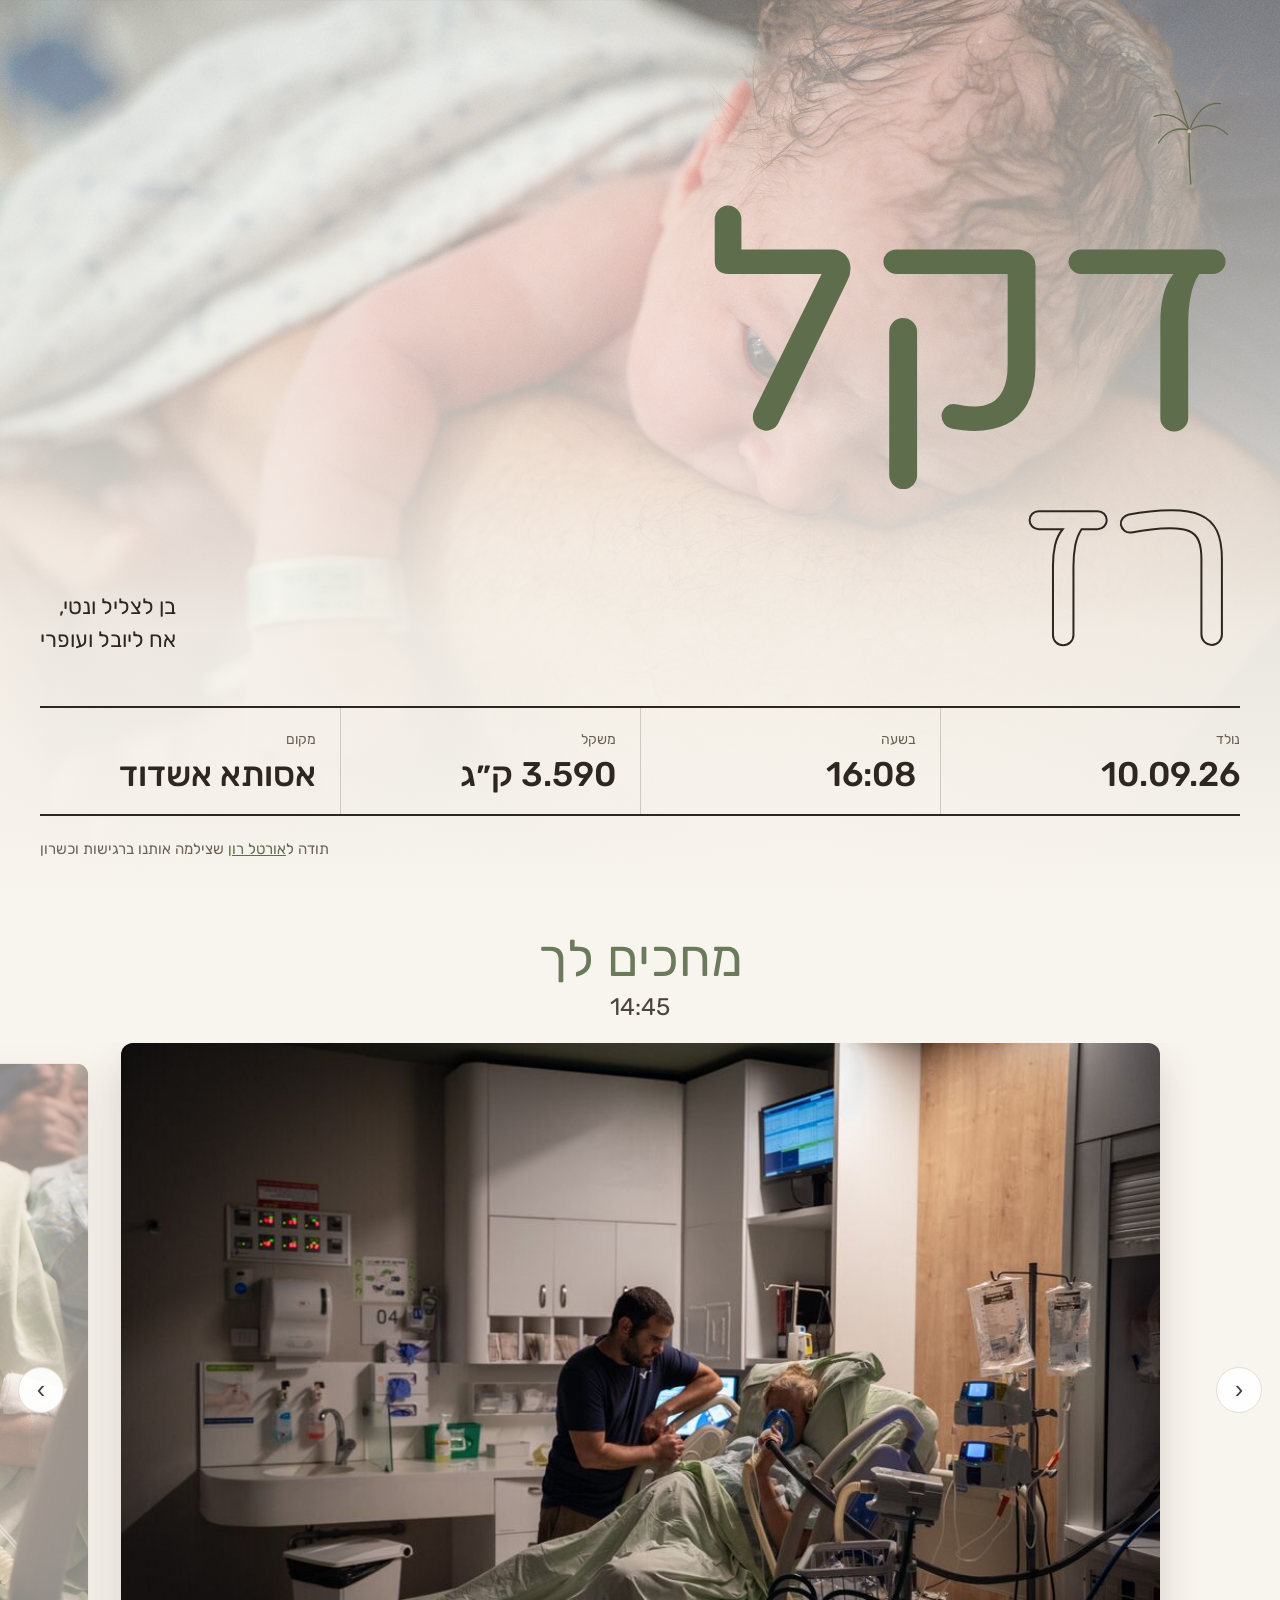
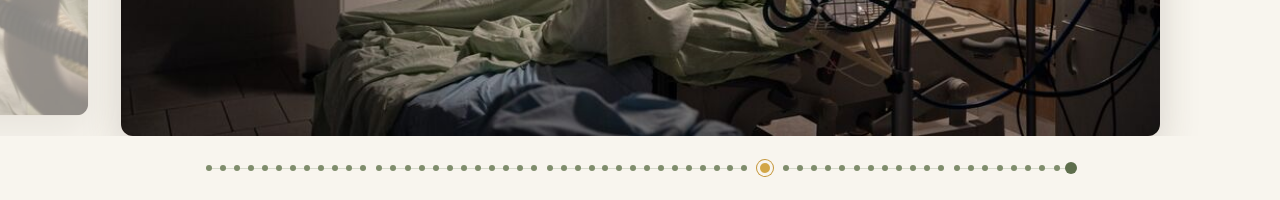
==== commit 25bd7550: "Fit hero to one screen, YouTube lightbox for the birth video - Desktop hero is one screen tall and s" ====
--- a/index.html
+++ b/index.html
@@ -3,9 +3,9 @@
 <head>
   <meta charset="utf-8">
   <meta name="viewport" content="width=device-width, initial-scale=1">
-  <title>דקל רז · הסיפור שלנו</title>
+  <title>דקל רז</title>
   <meta name="description" content="דקל רז נולד ב-10 בספטמבר 2026 בשעה 16:08. הסיפור של הלידה, בתמונות.">
-  <meta property="og:title" content="דקל רז · הסיפור שלנו">
+  <meta property="og:title" content="דקל רז">
   <meta property="og:description" content="נולד ב-10 בספטמבר 2026, 16:08 · 3.590 ק״ג">
   <meta property="og:image" content="photos/thumb/_DSC9046A.jpg">
   <link rel="icon" href="data:image/svg+xml,%3Csvg xmlns='http://www.w3.org/2000/svg' viewBox='0 0 100 100'%3E%3Ctext y='.9em' font-size='90'%3E🌴%3C/text%3E%3C/svg%3E">
@@ -69,6 +69,11 @@
     <button class="lb-next" aria-label="התמונה הבאה">‹</button>
   </div>
 
+  <div class="video-lightbox" role="dialog" aria-modal="true" aria-label="סרטון הלידה" hidden>
+    <button class="video-lightbox__close" aria-label="סגירת הסרטון">✕</button>
+    <div class="video-lightbox__frame"></div>
+  </div>
+
   <script src="data.js"></script>
   <script src="moment.js"></script>
   <script src="app.js"></script>
--- a/style.css
+++ b/style.css
@@ -19,6 +19,10 @@
   --color-blush:         #E2B6AC;
   --color-blush-ring:    #E8CFC6;
   --color-blush-fill:    #EBCFC6;
+
+  /* Mustard (birth-moment dot in the gallery) */
+  --color-mustard:       #D2A646;
+  --color-mustard-ring:  #C4963A;
 
   /* Gallery dots */
   --color-dot-past:      #C9D0BE;
@@ -89,7 +93,7 @@
 /* Hero (§4) */
 .hero {
   position: relative;
-  min-height: 900px;
+  min-height: 100svh;
   overflow: hidden;
   display: flex;
   flex-direction: column;
@@ -118,13 +122,14 @@
   width: 100%;
   max-width: var(--container-max);
   margin: 0 auto;
-  padding: 40px var(--gutter) 48px;
+  padding: 32px var(--gutter) 40px;
 }
 .hero .palm {
   width: 112px;
   height: 144px;
   margin: 0 8px 12px 0;
 }
+
 
 .name {
   display: block;
@@ -180,6 +185,20 @@
   margin: 24px 0 0;
   font-size: 15px;
   color: var(--color-muted);
+  text-align: left;
+}
+
+/* Desktop: the whole hero fits one screen, so sizes follow the height too */
+@media (min-width: 641px) {
+  .hero { height: 100svh; min-height: 640px; }
+  .hero .palm { width: auto; height: min(144px, 11svh); margin-bottom: 1svh; }
+  h1.name { font-size: min(24vw, 34svh, 340px); }
+  .name-outline { font-size: min(18vw, 25svh, 270px); }
+  .hero__row { margin-bottom: min(40px, 3.5svh); }
+  .hero__parents { margin-bottom: min(20px, 2svh); }
+  .stats__cell { padding-block: min(24px, 2.4svh); }
+  .stats dd { font-size: min(36px, 3.8svh); }
+  .credit { margin-top: min(24px, 2.4svh); }
 }
 
 @media (max-width: 640px) {
@@ -286,7 +305,6 @@
   align-items: center;
   justify-content: center;
 }
-.birth__slot.is-playing { width: 100%; aspect-ratio: 1013 / 698; }
 
 /* The 16:08 circle (§6a) */
 .moment {
@@ -354,23 +372,28 @@
   .play-pill__text { display: none; }
 }
 
-/* Video (§6b) */
-.moment-video {
-  position: relative;
-  width: 100%;
-  height: 100%;
+/* Video lightbox (YouTube) */
+.video-lightbox {
+  position: fixed;
+  inset: 0;
+  z-index: 20;
+  display: flex;
+  align-items: center;
+  justify-content: center;
+  padding: 72px var(--gutter);
+  background: rgba(30, 26, 22, 0.94);
+}
+.video-lightbox[hidden] { display: none; }
+.video-lightbox__frame {
+  width: min(100%, calc((100svh - 144px) * 16 / 9));
+  aspect-ratio: 16 / 9;
   border-radius: var(--radius-photo);
   overflow: hidden;
   background: var(--color-video-bg);
   box-shadow: var(--shadow-video);
 }
-.moment-video video {
-  width: 100%;
-  height: 100%;
-  object-fit: contain;
-  display: block;
-}
-.moment-video__close {
+.video-lightbox iframe { display: block; width: 100%; height: 100%; border: 0; }
+.video-lightbox__close {
   position: absolute;
   top: 16px;
   left: 16px;
@@ -380,11 +403,10 @@
   border: none;
   background: rgba(255, 255, 255, 0.9);
   color: var(--color-ink);
-  display: flex;
-  align-items: center;
-  justify-content: center;
+  font-size: 18px;
   cursor: pointer;
 }
+.video-lightbox__close:hover { background: var(--color-surface); }
 
 /* Reveal */
 .reveal { opacity: 0; transform: translateY(24px); transition: opacity 1s ease, transform 1s ease; }
--- a/reel.css
+++ b/reel.css
@@ -153,8 +153,8 @@
 .axis-birth .axis-dot {
   width: 10px;
   height: 10px;
-  background: var(--color-blush-fill);
-  box-shadow: 0 0 0 3px var(--color-bg), 0 0 0 4px var(--color-blush);
+  background: var(--color-mustard);
+  box-shadow: 0 0 0 3px var(--color-bg), 0 0 0 4px var(--color-mustard-ring);
 }
 
 
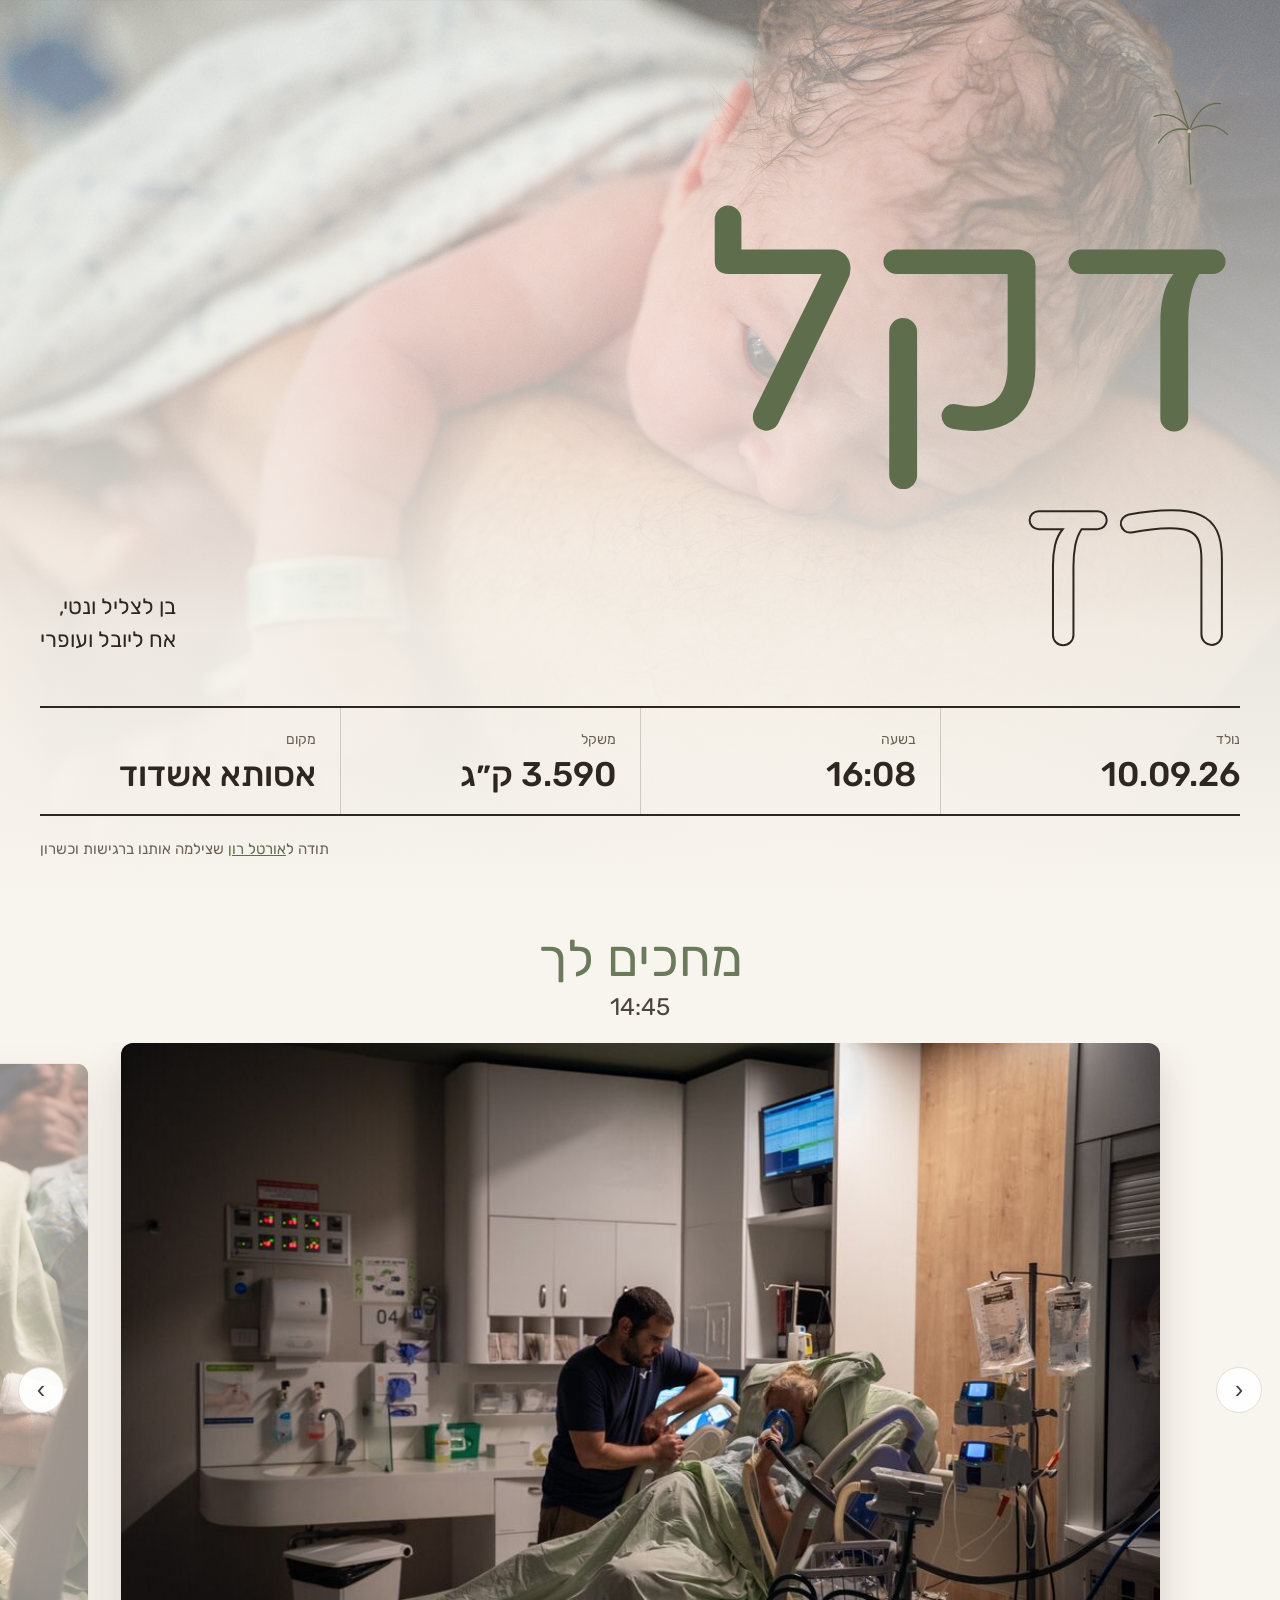
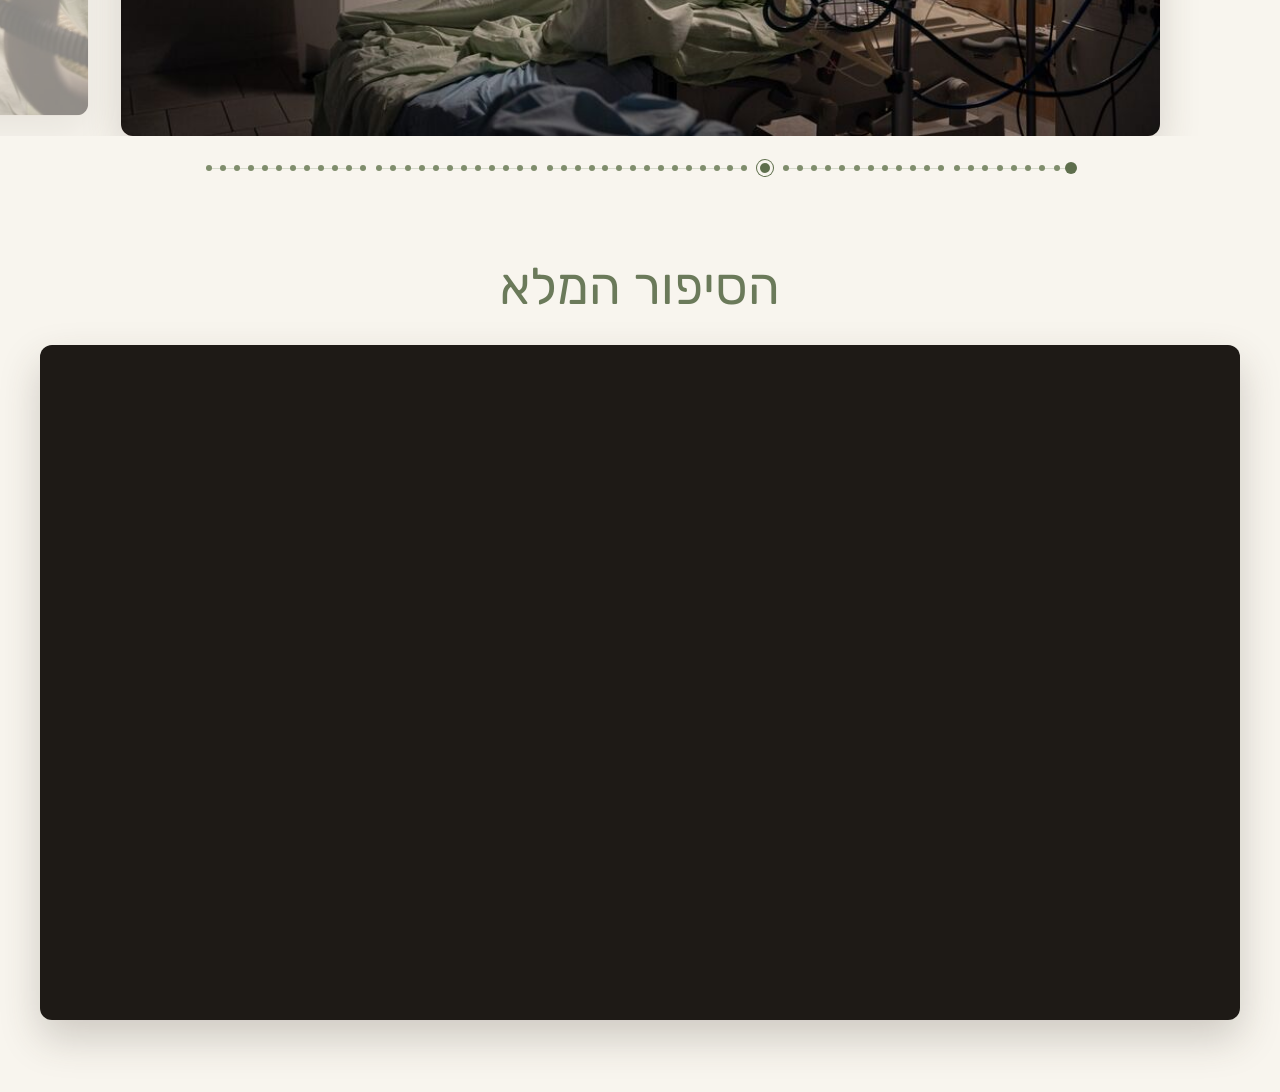
==== commit 7e97b61a: "Move the birth video to its own section after the gallery - New 'הסיפור המלא' section with the YouTu" ====
--- a/index.html
+++ b/index.html
@@ -62,16 +62,20 @@
     </section>
   </div>
 
+  <section class="film" aria-labelledby="film-title">
+    <h2 class="film__title" id="film-title">הסיפור המלא</h2>
+    <div class="film__frame">
+      <iframe src="https://www.youtube-nocookie.com/embed/kilpBtmGdys?rel=0&playsinline=1"
+        title="הסיפור המלא של הלידה של דקל" loading="lazy"
+        allow="encrypted-media; picture-in-picture; fullscreen" allowfullscreen></iframe>
+    </div>
+  </section>
+
   <div class="lightbox" hidden>
     <button class="lb-close" aria-label="סגירה">×</button>
     <button class="lb-prev" aria-label="התמונה הקודמת">›</button>
     <figure><img alt=""><figcaption></figcaption></figure>
     <button class="lb-next" aria-label="התמונה הבאה">‹</button>
-  </div>
-
-  <div class="video-lightbox" role="dialog" aria-modal="true" aria-label="סרטון הלידה" hidden>
-    <button class="video-lightbox__close" aria-label="סגירת הסרטון">✕</button>
-    <div class="video-lightbox__frame"></div>
   </div>
 
   <script src="data.js"></script>
--- a/style.css
+++ b/style.css
@@ -19,10 +19,6 @@
   --color-blush:         #E2B6AC;
   --color-blush-ring:    #E8CFC6;
   --color-blush-fill:    #EBCFC6;
-
-  /* Mustard (birth-moment dot in the gallery) */
-  --color-mustard:       #D2A646;
-  --color-mustard-ring:  #C4963A;
 
   /* Gallery dots */
   --color-dot-past:      #C9D0BE;
@@ -324,19 +320,7 @@
   box-shadow: 0 0 0 10px var(--color-bg), 0 0 0 11px var(--color-blush-ring);
   transition: transform 0.3s ease;
 }
-.moment--playable {
-  cursor: pointer;
-  animation: ringPulse 2.6s ease-out infinite;
-}
-.moment--playable:hover { transform: scale(1.02); }
-.moment--playable:hover .play-pill { background: var(--color-accent-hover); }
 .moment:focus-visible { outline: 3px solid var(--color-accent); outline-offset: 14px; }
-
-@keyframes ringPulse {
-  0%   { box-shadow: 0 0 0 10px var(--color-bg), 0 0 0 11px var(--color-blush-ring), 0 0 0 11px rgba(226, 182, 172, 0.5); }
-  70%  { box-shadow: 0 0 0 10px var(--color-bg), 0 0 0 11px var(--color-blush-ring), 0 0 0 30px rgba(226, 182, 172, 0); }
-  100% { box-shadow: 0 0 0 10px var(--color-bg), 0 0 0 11px var(--color-blush-ring), 0 0 0 30px rgba(226, 182, 172, 0); }
-}
 
 .moment .palm { width: 92px; height: 118px; }
 .moment__time {
@@ -348,72 +332,36 @@
 }
 .moment__title { font-size: clamp(16px, 3vw, 26px); }
 
-.play-pill {
-  margin-top: 14px;
-  display: inline-flex;
-  align-items: center;
-  gap: 10px;
-  background: var(--color-accent);
-  color: #FFFFFF;
-  border-radius: var(--radius-pill);
-  padding: 12px 24px 12px 20px;
-  font-size: 16px;
-  font-weight: 500;
-  transition: background 0.2s ease;
-}
-
-@media (max-width: 640px) {
-  .moment { gap: 6px; }
-  .moment .palm { width: 47px; height: 60px; }
-  .play-pill { margin-top: 6px; padding: 10px 18px; }
-}
-@media (max-width: 380px) {
-  .play-pill { padding: 12px; }
-  .play-pill__text { display: none; }
-}
-
-/* Video lightbox (YouTube) */
-.video-lightbox {
-  position: fixed;
-  inset: 0;
-  z-index: 20;
-  display: flex;
-  align-items: center;
-  justify-content: center;
-  padding: 72px var(--gutter);
-  background: rgba(30, 26, 22, 0.94);
-}
-.video-lightbox[hidden] { display: none; }
-.video-lightbox__frame {
-  width: min(100%, calc((100svh - 144px) * 16 / 9));
+/* Full video, after the gallery */
+.film {
+  max-width: var(--container-max);
+  margin: 0 auto;
+  padding: 56px var(--gutter) 72px;
+  text-align: center;
+}
+.film__title {
+  font-size: clamp(32px, 4vw, 54px);
+  line-height: 1.2;
+  color: var(--color-heading-sage);
+  margin-bottom: 28px;
+}
+.film__frame {
+  width: min(100%, calc((100svh - 220px) * 16 / 9));
+  min-width: min(100%, 560px);
   aspect-ratio: 16 / 9;
+  margin: 0 auto;
   border-radius: var(--radius-photo);
   overflow: hidden;
   background: var(--color-video-bg);
   box-shadow: var(--shadow-video);
 }
-.video-lightbox iframe { display: block; width: 100%; height: 100%; border: 0; }
-.video-lightbox__close {
-  position: absolute;
-  top: 16px;
-  left: 16px;
-  width: 44px;
-  height: 44px;
-  border-radius: 50%;
-  border: none;
-  background: rgba(255, 255, 255, 0.9);
-  color: var(--color-ink);
-  font-size: 18px;
-  cursor: pointer;
-}
-.video-lightbox__close:hover { background: var(--color-surface); }
+.film__frame iframe { display: block; width: 100%; height: 100%; border: 0; }
 
 /* Reveal */
 .reveal { opacity: 0; transform: translateY(24px); transition: opacity 1s ease, transform 1s ease; }
 .reveal.in { opacity: 1; transform: none; }
 @media (prefers-reduced-motion: reduce) {
   .reveal { opacity: 1; transform: none; transition: none; }
-  .moment--playable { animation: none; }
 }
 
 /* Lightbox */
--- a/reel.css
+++ b/reel.css
@@ -153,8 +153,8 @@
 .axis-birth .axis-dot {
   width: 10px;
   height: 10px;
-  background: var(--color-mustard);
-  box-shadow: 0 0 0 3px var(--color-bg), 0 0 0 4px var(--color-mustard-ring);
+  background: var(--color-accent);
+  box-shadow: 0 0 0 3px var(--color-bg), 0 0 0 4px var(--color-accent);
 }
 
 
